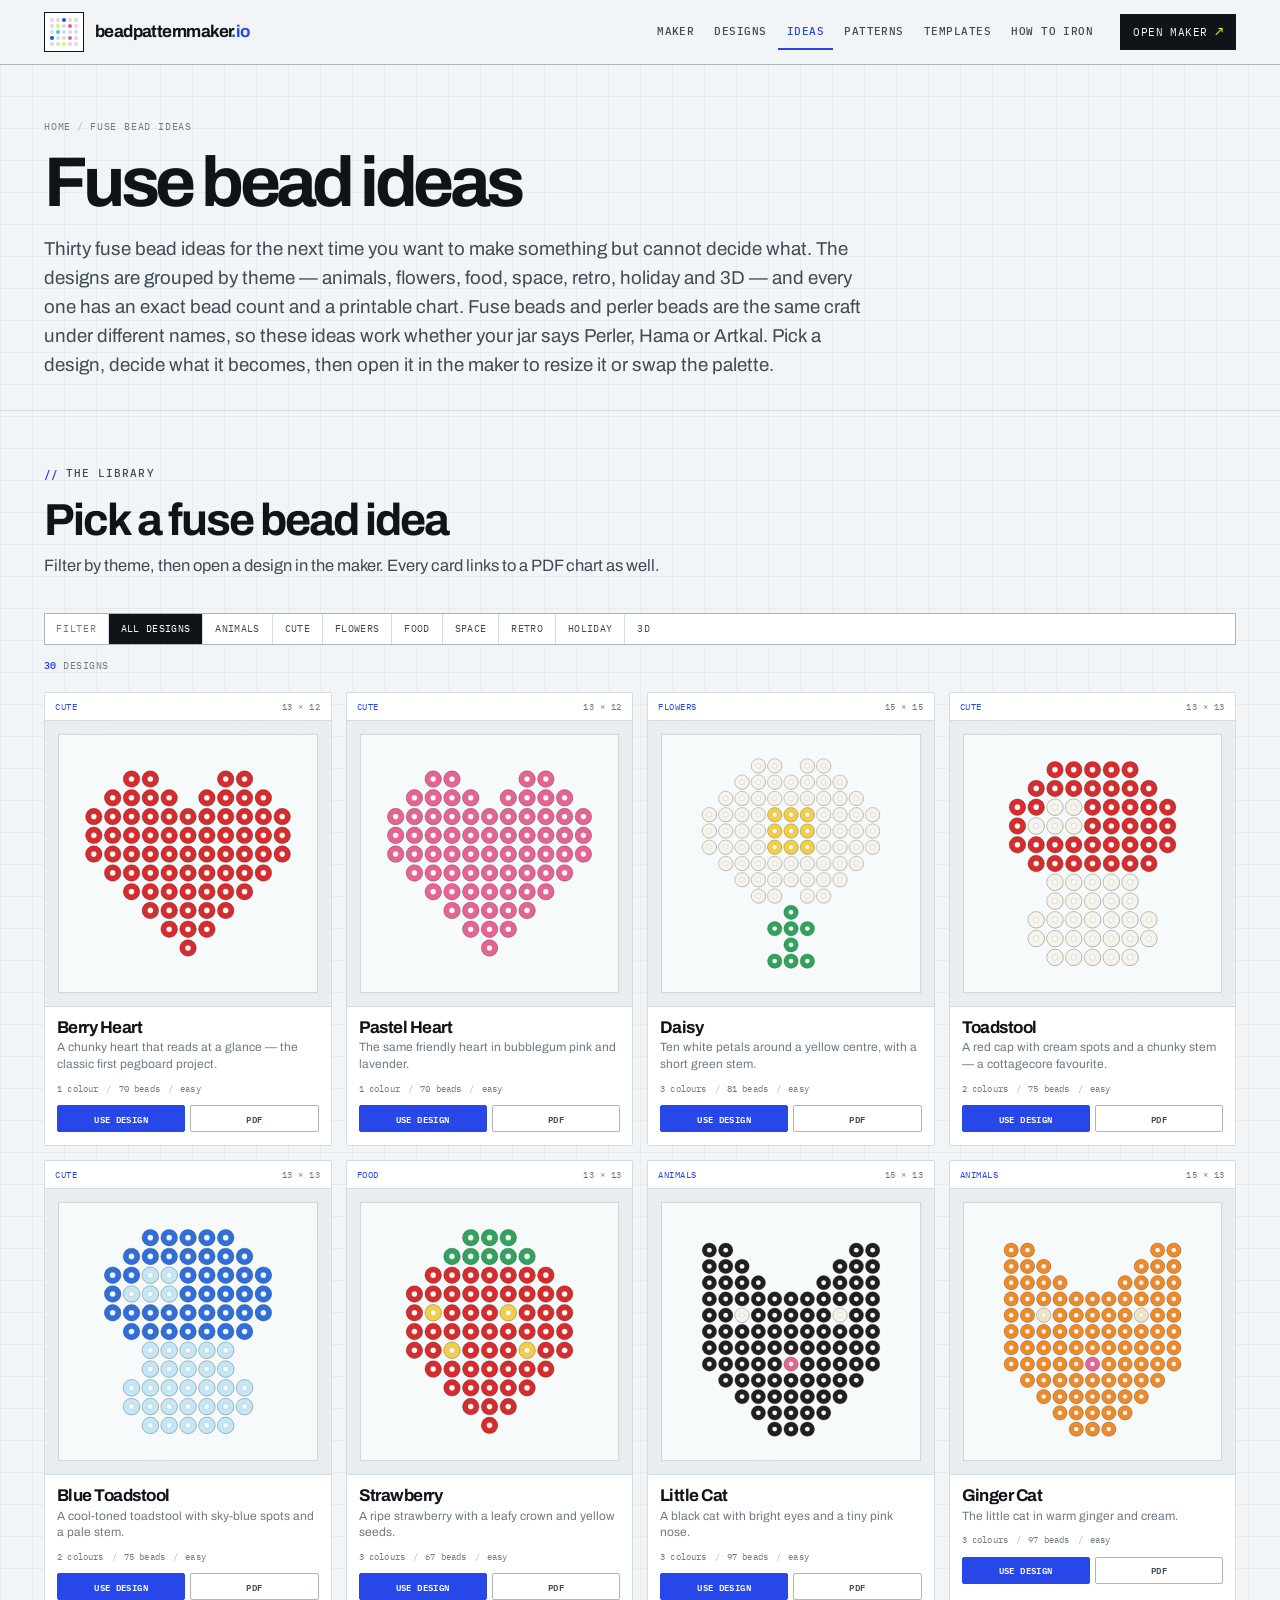
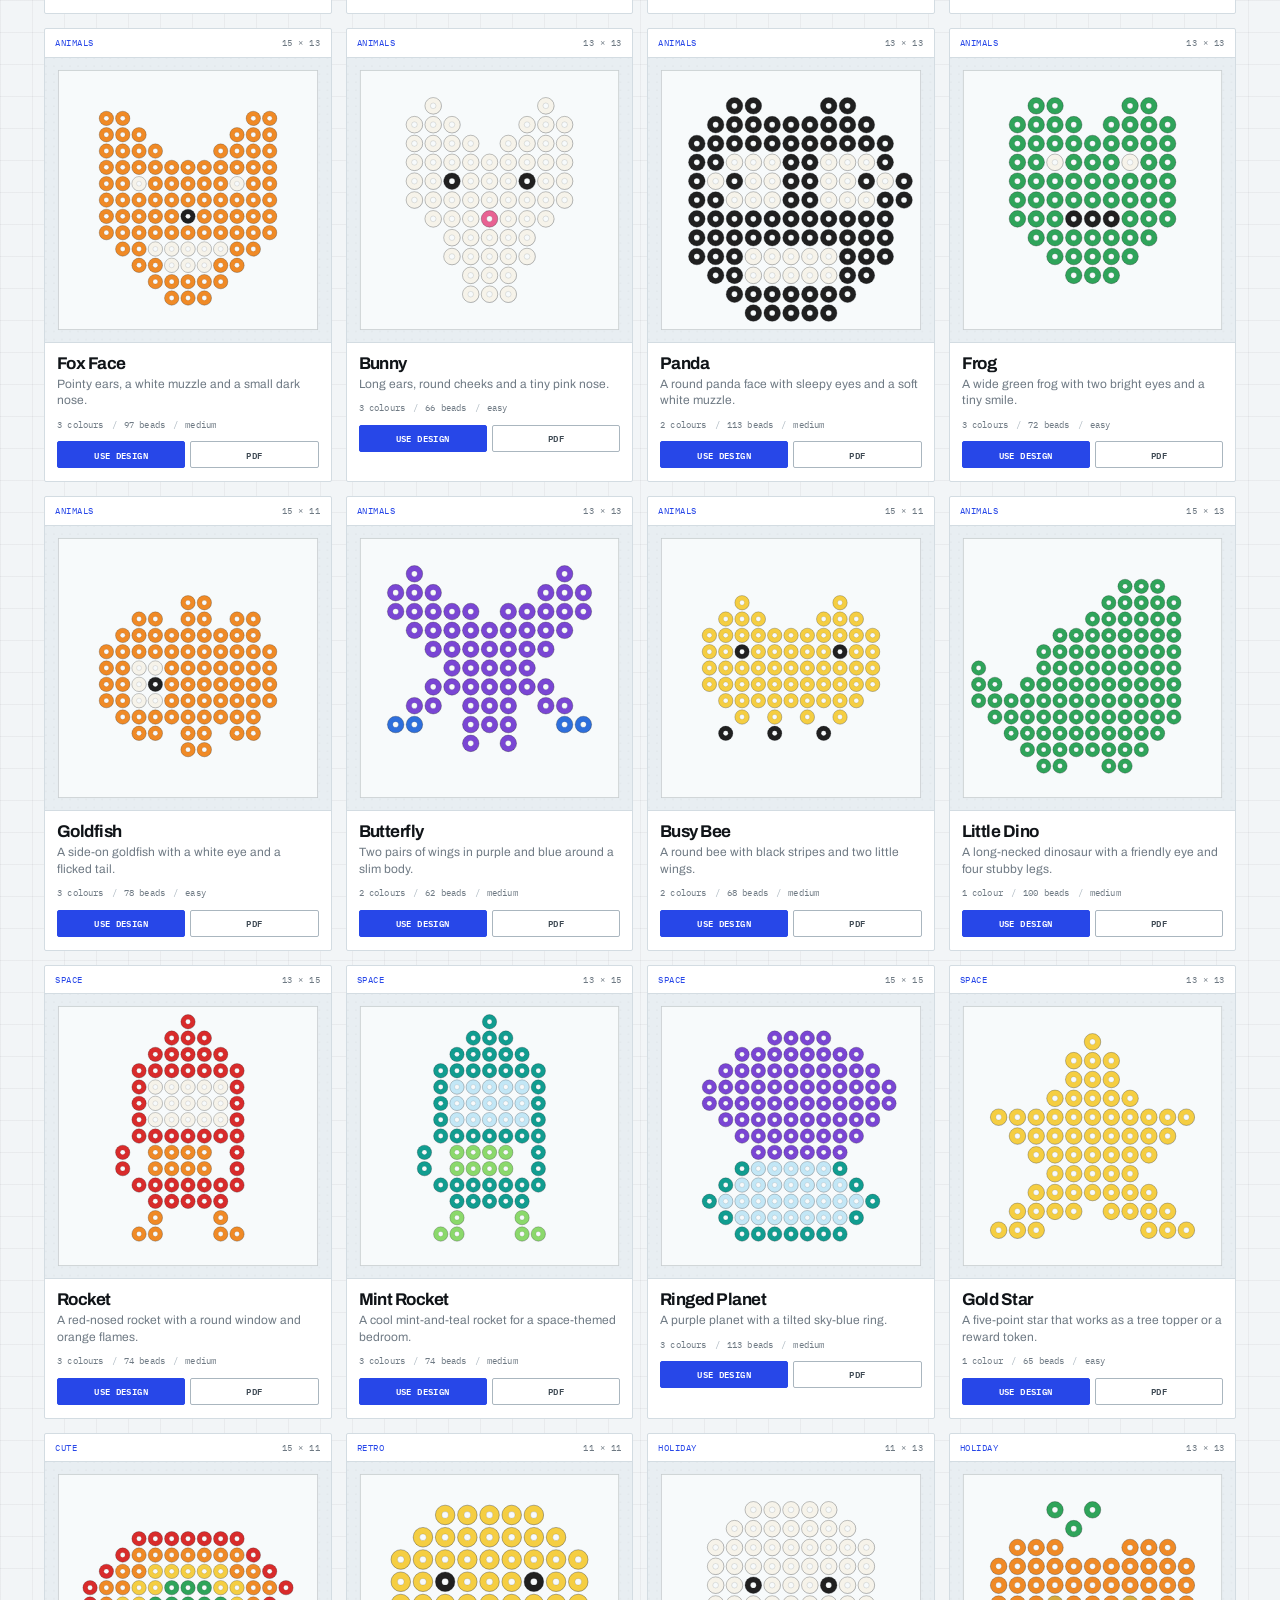
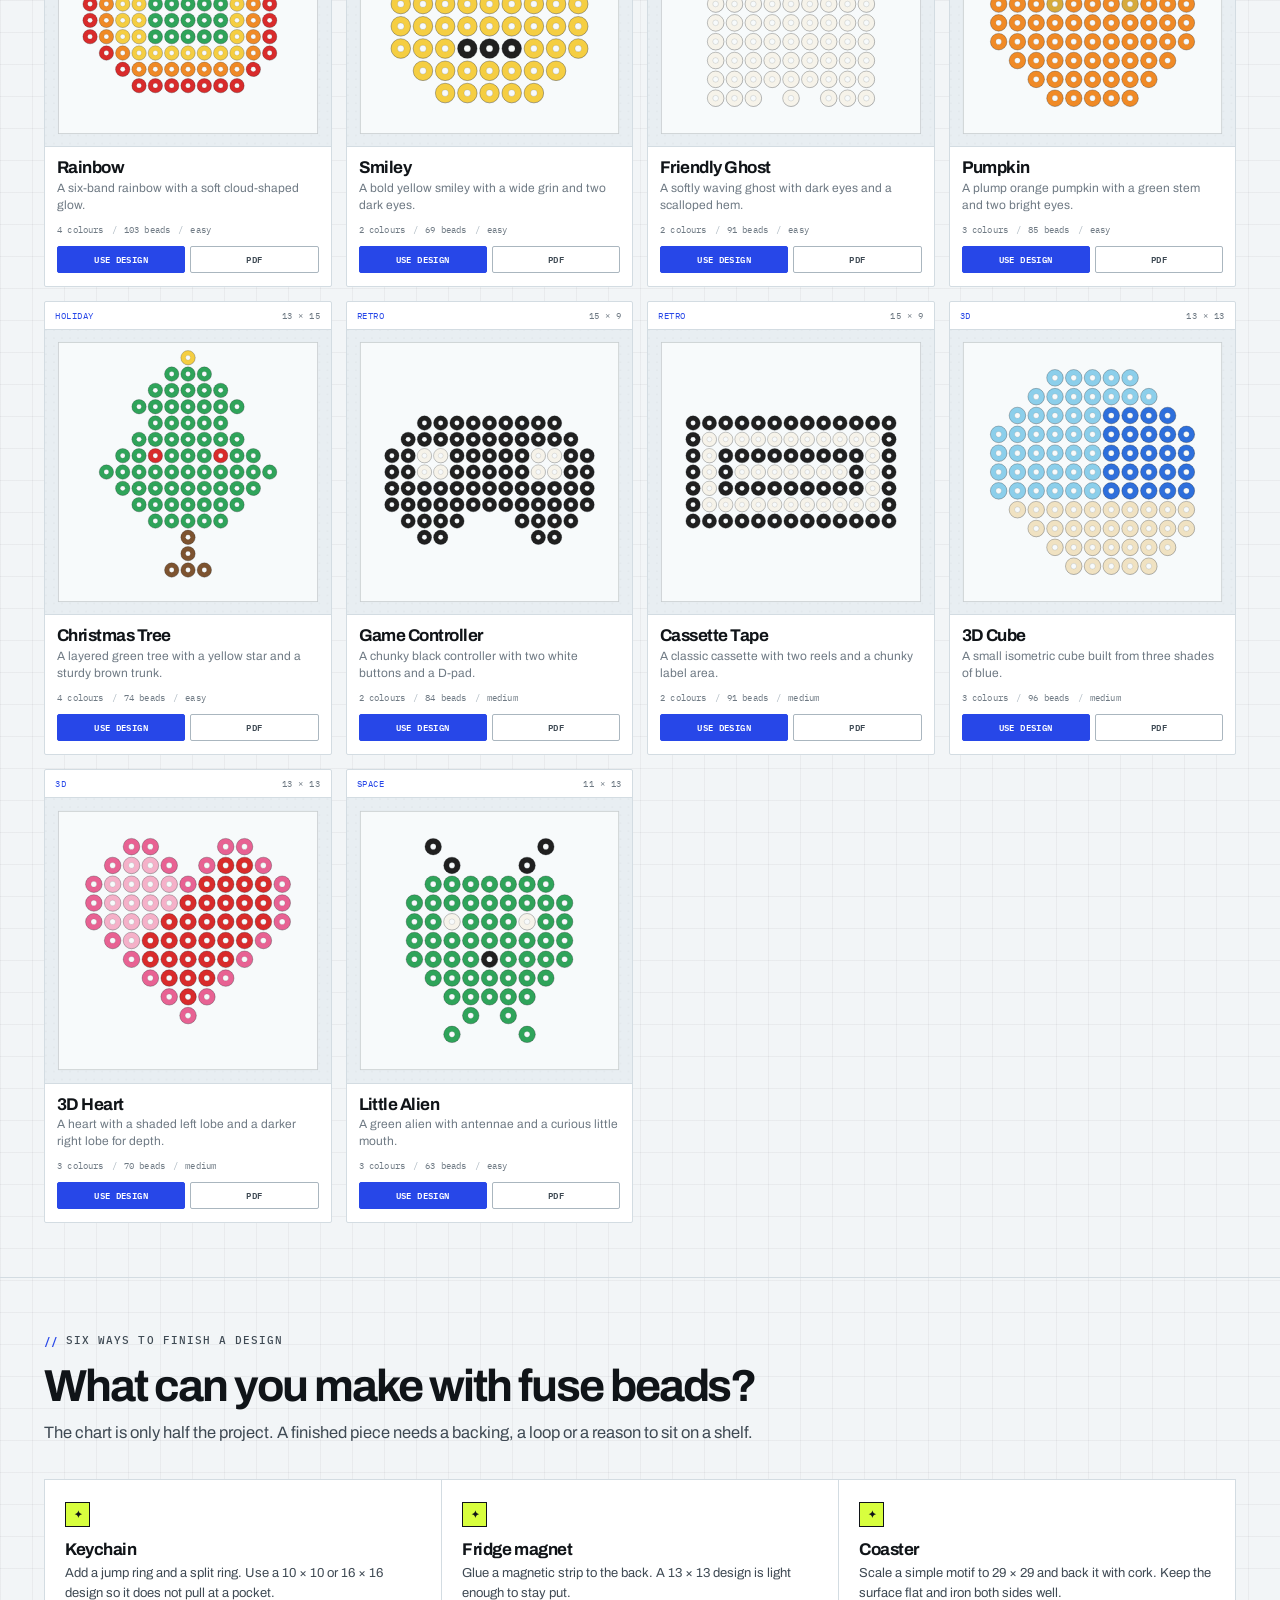
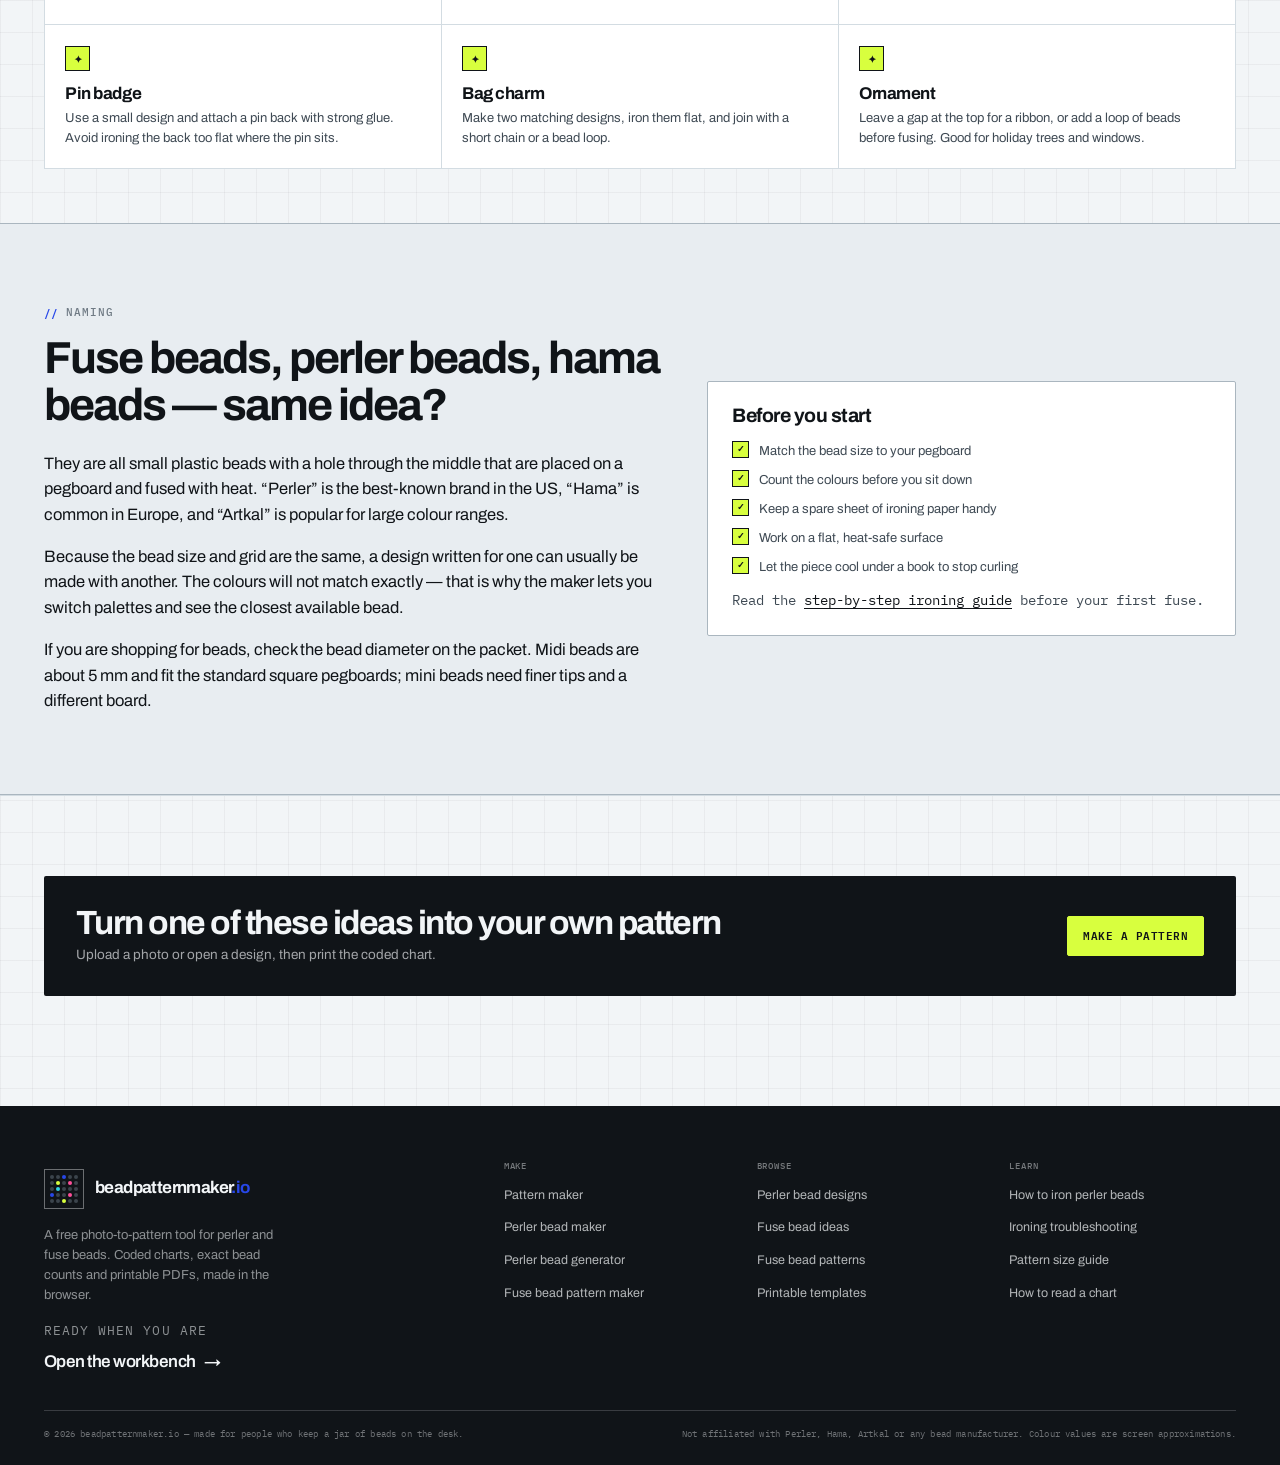
==== fuse-bead-ideas/index.html @ a8f109a0 "Build Pegboard Workbench perler bead pattern site" ====
<!doctype html>
<html lang="en">
<head>
<meta charset="utf-8">
<meta name="viewport" content="width=device-width, initial-scale=1">
<title>Fuse Bead Ideas – 30 Designs &amp; Ways to Use Them</title>
<meta name="description" content="Thirty fuse bead ideas with free designs, exact bead counts and printable charts. Keychains, magnets, coasters and more for Perler and Hama beads.">
<link rel="canonical" href="https://beadpatternmaker.io/fuse-bead-ideas/">
<meta name="theme-color" content="#f2f5f7">
<meta name="color-scheme" content="light">
<meta name="robots" content="index,follow,max-image-preview:large">
<meta property="og:type" content="website">
<meta property="og:site_name" content="Bead Pattern Maker">
<meta property="og:title" content="Fuse bead ideas — 30 designs and craft ideas">
<meta property="og:description" content="Find a design, open it in the maker, and turn it into a keychain, magnet or coaster.">
<meta property="og:url" content="https://beadpatternmaker.io/fuse-bead-ideas/">
<meta property="og:image" content="https://beadpatternmaker.io/assets/og.png">
<meta property="og:image:width" content="1200">
<meta property="og:image:height" content="630">
<meta name="twitter:card" content="summary_large_image">
<meta name="twitter:title" content="Fuse bead ideas — 30 designs and craft ideas">
<meta name="twitter:description" content="Find a design, open it in the maker, and turn it into a keychain, magnet or coaster.">
<meta name="twitter:image" content="https://beadpatternmaker.io/assets/og.png">
<link rel="icon" href="/assets/favicon.svg" type="image/svg+xml">
<link rel="apple-touch-icon" href="/assets/apple-touch-icon.png">
<link rel="manifest" href="/manifest.webmanifest">
<link rel="preconnect" href="https://fonts.googleapis.com">
<link rel="preconnect" href="https://fonts.gstatic.com" crossorigin>
<link href="https://fonts.googleapis.com/css2?family=Archivo:wght@400;500;600;700;800&family=IBM+Plex+Mono:wght@400;500;600&display=swap" rel="stylesheet">
<link rel="stylesheet" href="/css/site.css">
<script type="application/ld+json">{"@context":"https://schema.org","@type":"CollectionPage","name":"Fuse bead ideas","url":"https://beadpatternmaker.io/fuse-bead-ideas/","description":"Thirty fuse bead ideas with free designs, colour counts and printable charts.","mainEntity":{"@type":"ItemList","numberOfItems":30,"itemListElement":[{"@type":"ListItem","position":1,"name":"Berry Heart","url":"https://beadpatternmaker.io/?design=berry-heart"},{"@type":"ListItem","position":2,"name":"Pastel Heart","url":"https://beadpatternmaker.io/?design=pastel-heart"},{"@type":"ListItem","position":3,"name":"Daisy","url":"https://beadpatternmaker.io/?design=daisy"},{"@type":"ListItem","position":4,"name":"Toadstool","url":"https://beadpatternmaker.io/?design=mushroom"},{"@type":"ListItem","position":5,"name":"Blue Toadstool","url":"https://beadpatternmaker.io/?design=blue-toadstool"},{"@type":"ListItem","position":6,"name":"Strawberry","url":"https://beadpatternmaker.io/?design=strawberry"},{"@type":"ListItem","position":7,"name":"Little Cat","url":"https://beadpatternmaker.io/?design=cat"},{"@type":"ListItem","position":8,"name":"Ginger Cat","url":"https://beadpatternmaker.io/?design=ginger-cat"},{"@type":"ListItem","position":9,"name":"Fox Face","url":"https://beadpatternmaker.io/?design=fox"},{"@type":"ListItem","position":10,"name":"Bunny","url":"https://beadpatternmaker.io/?design=bunny"},{"@type":"ListItem","position":11,"name":"Panda","url":"https://beadpatternmaker.io/?design=panda"},{"@type":"ListItem","position":12,"name":"Frog","url":"https://beadpatternmaker.io/?design=frog"},{"@type":"ListItem","position":13,"name":"Goldfish","url":"https://beadpatternmaker.io/?design=goldfish"},{"@type":"ListItem","position":14,"name":"Butterfly","url":"https://beadpatternmaker.io/?design=butterfly"},{"@type":"ListItem","position":15,"name":"Busy Bee","url":"https://beadpatternmaker.io/?design=bee"},{"@type":"ListItem","position":16,"name":"Little Dino","url":"https://beadpatternmaker.io/?design=dinosaur"},{"@type":"ListItem","position":17,"name":"Rocket","url":"https://beadpatternmaker.io/?design=rocket"},{"@type":"ListItem","position":18,"name":"Mint Rocket","url":"https://beadpatternmaker.io/?design=mint-rocket"},{"@type":"ListItem","position":19,"name":"Ringed Planet","url":"https://beadpatternmaker.io/?design=ringed-planet"},{"@type":"ListItem","position":20,"name":"Gold Star","url":"https://beadpatternmaker.io/?design=star"},{"@type":"ListItem","position":21,"name":"Rainbow","url":"https://beadpatternmaker.io/?design=rainbow"},{"@type":"ListItem","position":22,"name":"Smiley","url":"https://beadpatternmaker.io/?design=smiley"},{"@type":"ListItem","position":23,"name":"Friendly Ghost","url":"https://beadpatternmaker.io/?design=ghost"},{"@type":"ListItem","position":24,"name":"Pumpkin","url":"https://beadpatternmaker.io/?design=pumpkin"},{"@type":"ListItem","position":25,"name":"Christmas Tree","url":"https://beadpatternmaker.io/?design=christmas-tree"},{"@type":"ListItem","position":26,"name":"Game Controller","url":"https://beadpatternmaker.io/?design=game-controller"},{"@type":"ListItem","position":27,"name":"Cassette Tape","url":"https://beadpatternmaker.io/?design=cassette"},{"@type":"ListItem","position":28,"name":"3D Cube","url":"https://beadpatternmaker.io/?design=cube"},{"@type":"ListItem","position":29,"name":"3D Heart","url":"https://beadpatternmaker.io/?design=3d-heart"},{"@type":"ListItem","position":30,"name":"Little Alien","url":"https://beadpatternmaker.io/?design=alien"}]}}</script>
</head>
<body>
<a class="skip" href="#main">Skip to content</a>
<header class="site-header">
  <div class="wrap header-inner">
    <a class="brand" href="/" aria-label="Bead Pattern Maker home">
      <span class="brand-mark" aria-hidden="true"><i></i><i></i><i class="is-bead" style="--b:#2747e8"></i><i></i><i></i><i></i><i class="is-bead" style="--b:#d8ff3e"></i><i></i><i class="is-bead" style="--b:#ff4f9a"></i><i></i><i></i><i class="is-bead" style="--b:#2fd3e2"></i><i></i><i></i><i></i><i class="is-bead" style="--b:#2747e8"></i><i></i><i></i><i class="is-bead" style="--b:#ff4f9a"></i><i></i><i></i><i></i><i class="is-bead" style="--b:#d8ff3e"></i><i></i><i></i></span>
      <span class="brand-name">beadpatternmaker<span>.io</span></span>
    </a>
    <button class="nav-toggle" type="button" aria-expanded="false" aria-controls="site-nav">Menu</button>
    <nav class="nav" id="site-nav" aria-label="Main">
      <a href="/">Maker</a>
      <a href="/perler-bead-designs/">Designs</a>
      <a href="/fuse-bead-ideas/" aria-current="page">Ideas</a>
      <a href="/fuse-bead-patterns/">Patterns</a>
      <a href="/perler-bead-templates/">Templates</a>
      <a href="/how-to-iron-perler-beads/">How to iron</a>
    </nav>
    <a class="header-cta" href="/#tool">Open maker <span>↗</span></a>
  </div>
</header>
<main id="main">
  <section class="page-hero">
    <div class="wrap">
      <p class="crumb"><a href="/">Home</a><span>/</span>Fuse bead ideas</p>
      <h1>Fuse bead ideas</h1>
      <p class="lede">Thirty fuse bead ideas for the next time you want to make something but cannot decide what. The designs are grouped by theme — animals, flowers, food, space, retro, holiday and 3D — and every one has an exact bead count and a printable chart. Fuse beads and perler beads are the same craft under different names, so these ideas work whether your jar says Perler, Hama or Artkal. Pick a design, decide what it becomes, then open it in the maker to resize it or swap the palette.</p>
    </div>
  </section>

  <section class="section section--tight">
    <div class="wrap">
      <div class="section-head">
        <p class="eyebrow-line">The library</p>
        <h2>Pick a fuse bead idea</h2>
        <p>Filter by theme, then open a design in the maker. Every card links to a PDF chart as well.</p>
      </div>
      <div class="filter-bar" data-filter-bar role="group" aria-label="Filter designs by theme">
  <span class="filter-label">Filter</span>
  <button type="button" data-filter="all" aria-pressed="true">All designs</button>
  <button type="button" data-filter="animals" aria-pressed="false">Animals</button>
  <button type="button" data-filter="cute" aria-pressed="false">Cute</button>
  <button type="button" data-filter="flowers" aria-pressed="false">Flowers</button>
  <button type="button" data-filter="food" aria-pressed="false">Food</button>
  <button type="button" data-filter="space" aria-pressed="false">Space</button>
  <button type="button" data-filter="retro" aria-pressed="false">Retro</button>
  <button type="button" data-filter="holiday" aria-pressed="false">Holiday</button>
  <button type="button" data-filter="3d" aria-pressed="false">3D</button>
</div>
<p class="gallery-count" data-gallery-count><b>30</b> designs</p>
      <div class="pattern-grid" data-gallery>
        <article class="pattern-card" data-tag="cute">
  <div class="plate-top"><span class="plate-theme">Cute</span><span>13 × 12</span></div>
  <div class="thumb"><img src="/assets/designs/berry-heart.svg" alt="Berry Heart perler bead design in a 13 by 12 grid using 1 colour" loading="lazy" width="640" height="640"></div>
  <div class="meta">
    <h3>Berry Heart</h3>
    <p>A chunky heart that reads at a glance — the classic first pegboard project.</p>
    <div class="meta-row">
      <span>1 colour</span>
      <span>70 beads</span>
      <span>easy</span>
    </div>
    <div class="card-actions"><a class="btn btn--primary" href="/?design=berry-heart">Use design</a><a class="btn btn--ghost" href="/assets/pdfs/berry-heart.pdf" download>PDF</a></div>
  </div>
</article>
        <article class="pattern-card" data-tag="cute">
  <div class="plate-top"><span class="plate-theme">Cute</span><span>13 × 12</span></div>
  <div class="thumb"><img src="/assets/designs/pastel-heart.svg" alt="Pastel Heart perler bead design in a 13 by 12 grid using 1 colour" loading="lazy" width="640" height="640"></div>
  <div class="meta">
    <h3>Pastel Heart</h3>
    <p>The same friendly heart in bubblegum pink and lavender.</p>
    <div class="meta-row">
      <span>1 colour</span>
      <span>70 beads</span>
      <span>easy</span>
    </div>
    <div class="card-actions"><a class="btn btn--primary" href="/?design=pastel-heart">Use design</a><a class="btn btn--ghost" href="/assets/pdfs/pastel-heart.pdf" download>PDF</a></div>
  </div>
</article>
        <article class="pattern-card" data-tag="flowers">
  <div class="plate-top"><span class="plate-theme">Flowers</span><span>15 × 15</span></div>
  <div class="thumb"><img src="/assets/designs/daisy.svg" alt="Daisy perler bead design in a 15 by 15 grid using 3 colours" loading="lazy" width="640" height="640"></div>
  <div class="meta">
    <h3>Daisy</h3>
    <p>Ten white petals around a yellow centre, with a short green stem.</p>
    <div class="meta-row">
      <span>3 colours</span>
      <span>81 beads</span>
      <span>easy</span>
    </div>
    <div class="card-actions"><a class="btn btn--primary" href="/?design=daisy">Use design</a><a class="btn btn--ghost" href="/assets/pdfs/daisy.pdf" download>PDF</a></div>
  </div>
</article>
        <article class="pattern-card" data-tag="cute">
  <div class="plate-top"><span class="plate-theme">Cute</span><span>13 × 13</span></div>
  <div class="thumb"><img src="/assets/designs/mushroom.svg" alt="Toadstool perler bead design in a 13 by 13 grid using 2 colours" loading="lazy" width="640" height="640"></div>
  <div class="meta">
    <h3>Toadstool</h3>
    <p>A red cap with cream spots and a chunky stem — a cottagecore favourite.</p>
    <div class="meta-row">
      <span>2 colours</span>
      <span>75 beads</span>
      <span>easy</span>
    </div>
    <div class="card-actions"><a class="btn btn--primary" href="/?design=mushroom">Use design</a><a class="btn btn--ghost" href="/assets/pdfs/mushroom.pdf" download>PDF</a></div>
  </div>
</article>
        <article class="pattern-card" data-tag="cute">
  <div class="plate-top"><span class="plate-theme">Cute</span><span>13 × 13</span></div>
  <div class="thumb"><img src="/assets/designs/blue-toadstool.svg" alt="Blue Toadstool perler bead design in a 13 by 13 grid using 2 colours" loading="lazy" width="640" height="640"></div>
  <div class="meta">
    <h3>Blue Toadstool</h3>
    <p>A cool-toned toadstool with sky-blue spots and a pale stem.</p>
    <div class="meta-row">
      <span>2 colours</span>
      <span>75 beads</span>
      <span>easy</span>
    </div>
    <div class="card-actions"><a class="btn btn--primary" href="/?design=blue-toadstool">Use design</a><a class="btn btn--ghost" href="/assets/pdfs/blue-toadstool.pdf" download>PDF</a></div>
  </div>
</article>
        <article class="pattern-card" data-tag="food">
  <div class="plate-top"><span class="plate-theme">Food</span><span>13 × 13</span></div>
  <div class="thumb"><img src="/assets/designs/strawberry.svg" alt="Strawberry perler bead design in a 13 by 13 grid using 3 colours" loading="lazy" width="640" height="640"></div>
  <div class="meta">
    <h3>Strawberry</h3>
    <p>A ripe strawberry with a leafy crown and yellow seeds.</p>
    <div class="meta-row">
      <span>3 colours</span>
      <span>67 beads</span>
      <span>easy</span>
    </div>
    <div class="card-actions"><a class="btn btn--primary" href="/?design=strawberry">Use design</a><a class="btn btn--ghost" href="/assets/pdfs/strawberry.pdf" download>PDF</a></div>
  </div>
</article>
        <article class="pattern-card" data-tag="animals">
  <div class="plate-top"><span class="plate-theme">Animals</span><span>15 × 13</span></div>
  <div class="thumb"><img src="/assets/designs/cat.svg" alt="Little Cat perler bead design in a 15 by 13 grid using 3 colours" loading="lazy" width="640" height="640"></div>
  <div class="meta">
    <h3>Little Cat</h3>
    <p>A black cat with bright eyes and a tiny pink nose.</p>
    <div class="meta-row">
      <span>3 colours</span>
      <span>97 beads</span>
      <span>easy</span>
    </div>
    <div class="card-actions"><a class="btn btn--primary" href="/?design=cat">Use design</a><a class="btn btn--ghost" href="/assets/pdfs/cat.pdf" download>PDF</a></div>
  </div>
</article>
        <article class="pattern-card" data-tag="animals">
  <div class="plate-top"><span class="plate-theme">Animals</span><span>15 × 13</span></div>
  <div class="thumb"><img src="/assets/designs/ginger-cat.svg" alt="Ginger Cat perler bead design in a 15 by 13 grid using 3 colours" loading="lazy" width="640" height="640"></div>
  <div class="meta">
    <h3>Ginger Cat</h3>
    <p>The little cat in warm ginger and cream.</p>
    <div class="meta-row">
      <span>3 colours</span>
      <span>97 beads</span>
      <span>easy</span>
    </div>
    <div class="card-actions"><a class="btn btn--primary" href="/?design=ginger-cat">Use design</a><a class="btn btn--ghost" href="/assets/pdfs/ginger-cat.pdf" download>PDF</a></div>
  </div>
</article>
        <article class="pattern-card" data-tag="animals">
  <div class="plate-top"><span class="plate-theme">Animals</span><span>15 × 13</span></div>
  <div class="thumb"><img src="/assets/designs/fox.svg" alt="Fox Face perler bead design in a 15 by 13 grid using 3 colours" loading="lazy" width="640" height="640"></div>
  <div class="meta">
    <h3>Fox Face</h3>
    <p>Pointy ears, a white muzzle and a small dark nose.</p>
    <div class="meta-row">
      <span>3 colours</span>
      <span>97 beads</span>
      <span>medium</span>
    </div>
    <div class="card-actions"><a class="btn btn--primary" href="/?design=fox">Use design</a><a class="btn btn--ghost" href="/assets/pdfs/fox.pdf" download>PDF</a></div>
  </div>
</article>
        <article class="pattern-card" data-tag="animals">
  <div class="plate-top"><span class="plate-theme">Animals</span><span>13 × 13</span></div>
  <div class="thumb"><img src="/assets/designs/bunny.svg" alt="Bunny perler bead design in a 13 by 13 grid using 3 colours" loading="lazy" width="640" height="640"></div>
  <div class="meta">
    <h3>Bunny</h3>
    <p>Long ears, round cheeks and a tiny pink nose.</p>
    <div class="meta-row">
      <span>3 colours</span>
      <span>66 beads</span>
      <span>easy</span>
    </div>
    <div class="card-actions"><a class="btn btn--primary" href="/?design=bunny">Use design</a><a class="btn btn--ghost" href="/assets/pdfs/bunny.pdf" download>PDF</a></div>
  </div>
</article>
        <article class="pattern-card" data-tag="animals">
  <div class="plate-top"><span class="plate-theme">Animals</span><span>13 × 13</span></div>
  <div class="thumb"><img src="/assets/designs/panda.svg" alt="Panda perler bead design in a 13 by 13 grid using 2 colours" loading="lazy" width="640" height="640"></div>
  <div class="meta">
    <h3>Panda</h3>
    <p>A round panda face with sleepy eyes and a soft white muzzle.</p>
    <div class="meta-row">
      <span>2 colours</span>
      <span>113 beads</span>
      <span>medium</span>
    </div>
    <div class="card-actions"><a class="btn btn--primary" href="/?design=panda">Use design</a><a class="btn btn--ghost" href="/assets/pdfs/panda.pdf" download>PDF</a></div>
  </div>
</article>
        <article class="pattern-card" data-tag="animals">
  <div class="plate-top"><span class="plate-theme">Animals</span><span>13 × 13</span></div>
  <div class="thumb"><img src="/assets/designs/frog.svg" alt="Frog perler bead design in a 13 by 13 grid using 3 colours" loading="lazy" width="640" height="640"></div>
  <div class="meta">
    <h3>Frog</h3>
    <p>A wide green frog with two bright eyes and a tiny smile.</p>
    <div class="meta-row">
      <span>3 colours</span>
      <span>72 beads</span>
      <span>easy</span>
    </div>
    <div class="card-actions"><a class="btn btn--primary" href="/?design=frog">Use design</a><a class="btn btn--ghost" href="/assets/pdfs/frog.pdf" download>PDF</a></div>
  </div>
</article>
        <article class="pattern-card" data-tag="animals">
  <div class="plate-top"><span class="plate-theme">Animals</span><span>15 × 11</span></div>
  <div class="thumb"><img src="/assets/designs/goldfish.svg" alt="Goldfish perler bead design in a 15 by 11 grid using 3 colours" loading="lazy" width="640" height="640"></div>
  <div class="meta">
    <h3>Goldfish</h3>
    <p>A side-on goldfish with a white eye and a flicked tail.</p>
    <div class="meta-row">
      <span>3 colours</span>
      <span>78 beads</span>
      <span>easy</span>
    </div>
    <div class="card-actions"><a class="btn btn--primary" href="/?design=goldfish">Use design</a><a class="btn btn--ghost" href="/assets/pdfs/goldfish.pdf" download>PDF</a></div>
  </div>
</article>
        <article class="pattern-card" data-tag="animals">
  <div class="plate-top"><span class="plate-theme">Animals</span><span>13 × 13</span></div>
  <div class="thumb"><img src="/assets/designs/butterfly.svg" alt="Butterfly perler bead design in a 13 by 13 grid using 2 colours" loading="lazy" width="640" height="640"></div>
  <div class="meta">
    <h3>Butterfly</h3>
    <p>Two pairs of wings in purple and blue around a slim body.</p>
    <div class="meta-row">
      <span>2 colours</span>
      <span>62 beads</span>
      <span>medium</span>
    </div>
    <div class="card-actions"><a class="btn btn--primary" href="/?design=butterfly">Use design</a><a class="btn btn--ghost" href="/assets/pdfs/butterfly.pdf" download>PDF</a></div>
  </div>
</article>
        <article class="pattern-card" data-tag="animals">
  <div class="plate-top"><span class="plate-theme">Animals</span><span>15 × 11</span></div>
  <div class="thumb"><img src="/assets/designs/bee.svg" alt="Busy Bee perler bead design in a 15 by 11 grid using 2 colours" loading="lazy" width="640" height="640"></div>
  <div class="meta">
    <h3>Busy Bee</h3>
    <p>A round bee with black stripes and two little wings.</p>
    <div class="meta-row">
      <span>2 colours</span>
      <span>68 beads</span>
      <span>medium</span>
    </div>
    <div class="card-actions"><a class="btn btn--primary" href="/?design=bee">Use design</a><a class="btn btn--ghost" href="/assets/pdfs/bee.pdf" download>PDF</a></div>
  </div>
</article>
        <article class="pattern-card" data-tag="animals">
  <div class="plate-top"><span class="plate-theme">Animals</span><span>15 × 13</span></div>
  <div class="thumb"><img src="/assets/designs/dinosaur.svg" alt="Little Dino perler bead design in a 15 by 13 grid using 1 colour" loading="lazy" width="640" height="640"></div>
  <div class="meta">
    <h3>Little Dino</h3>
    <p>A long-necked dinosaur with a friendly eye and four stubby legs.</p>
    <div class="meta-row">
      <span>1 colour</span>
      <span>100 beads</span>
      <span>medium</span>
    </div>
    <div class="card-actions"><a class="btn btn--primary" href="/?design=dinosaur">Use design</a><a class="btn btn--ghost" href="/assets/pdfs/dinosaur.pdf" download>PDF</a></div>
  </div>
</article>
        <article class="pattern-card" data-tag="space">
  <div class="plate-top"><span class="plate-theme">Space</span><span>13 × 15</span></div>
  <div class="thumb"><img src="/assets/designs/rocket.svg" alt="Rocket perler bead design in a 13 by 15 grid using 3 colours" loading="lazy" width="640" height="640"></div>
  <div class="meta">
    <h3>Rocket</h3>
    <p>A red-nosed rocket with a round window and orange flames.</p>
    <div class="meta-row">
      <span>3 colours</span>
      <span>74 beads</span>
      <span>medium</span>
    </div>
    <div class="card-actions"><a class="btn btn--primary" href="/?design=rocket">Use design</a><a class="btn btn--ghost" href="/assets/pdfs/rocket.pdf" download>PDF</a></div>
  </div>
</article>
        <article class="pattern-card" data-tag="space">
  <div class="plate-top"><span class="plate-theme">Space</span><span>13 × 15</span></div>
  <div class="thumb"><img src="/assets/designs/mint-rocket.svg" alt="Mint Rocket perler bead design in a 13 by 15 grid using 3 colours" loading="lazy" width="640" height="640"></div>
  <div class="meta">
    <h3>Mint Rocket</h3>
    <p>A cool mint-and-teal rocket for a space-themed bedroom.</p>
    <div class="meta-row">
      <span>3 colours</span>
      <span>74 beads</span>
      <span>medium</span>
    </div>
    <div class="card-actions"><a class="btn btn--primary" href="/?design=mint-rocket">Use design</a><a class="btn btn--ghost" href="/assets/pdfs/mint-rocket.pdf" download>PDF</a></div>
  </div>
</article>
        <article class="pattern-card" data-tag="space">
  <div class="plate-top"><span class="plate-theme">Space</span><span>15 × 15</span></div>
  <div class="thumb"><img src="/assets/designs/ringed-planet.svg" alt="Ringed Planet perler bead design in a 15 by 15 grid using 3 colours" loading="lazy" width="640" height="640"></div>
  <div class="meta">
    <h3>Ringed Planet</h3>
    <p>A purple planet with a tilted sky-blue ring.</p>
    <div class="meta-row">
      <span>3 colours</span>
      <span>113 beads</span>
      <span>medium</span>
    </div>
    <div class="card-actions"><a class="btn btn--primary" href="/?design=ringed-planet">Use design</a><a class="btn btn--ghost" href="/assets/pdfs/ringed-planet.pdf" download>PDF</a></div>
  </div>
</article>
        <article class="pattern-card" data-tag="space">
  <div class="plate-top"><span class="plate-theme">Space</span><span>13 × 13</span></div>
  <div class="thumb"><img src="/assets/designs/star.svg" alt="Gold Star perler bead design in a 13 by 13 grid using 1 colour" loading="lazy" width="640" height="640"></div>
  <div class="meta">
    <h3>Gold Star</h3>
    <p>A five-point star that works as a tree topper or a reward token.</p>
    <div class="meta-row">
      <span>1 colour</span>
      <span>65 beads</span>
      <span>easy</span>
    </div>
    <div class="card-actions"><a class="btn btn--primary" href="/?design=star">Use design</a><a class="btn btn--ghost" href="/assets/pdfs/star.pdf" download>PDF</a></div>
  </div>
</article>
        <article class="pattern-card" data-tag="cute">
  <div class="plate-top"><span class="plate-theme">Cute</span><span>15 × 11</span></div>
  <div class="thumb"><img src="/assets/designs/rainbow.svg" alt="Rainbow perler bead design in a 15 by 11 grid using 4 colours" loading="lazy" width="640" height="640"></div>
  <div class="meta">
    <h3>Rainbow</h3>
    <p>A six-band rainbow with a soft cloud-shaped glow.</p>
    <div class="meta-row">
      <span>4 colours</span>
      <span>103 beads</span>
      <span>easy</span>
    </div>
    <div class="card-actions"><a class="btn btn--primary" href="/?design=rainbow">Use design</a><a class="btn btn--ghost" href="/assets/pdfs/rainbow.pdf" download>PDF</a></div>
  </div>
</article>
        <article class="pattern-card" data-tag="retro">
  <div class="plate-top"><span class="plate-theme">Retro</span><span>11 × 11</span></div>
  <div class="thumb"><img src="/assets/designs/smiley.svg" alt="Smiley perler bead design in a 11 by 11 grid using 2 colours" loading="lazy" width="640" height="640"></div>
  <div class="meta">
    <h3>Smiley</h3>
    <p>A bold yellow smiley with a wide grin and two dark eyes.</p>
    <div class="meta-row">
      <span>2 colours</span>
      <span>69 beads</span>
      <span>easy</span>
    </div>
    <div class="card-actions"><a class="btn btn--primary" href="/?design=smiley">Use design</a><a class="btn btn--ghost" href="/assets/pdfs/smiley.pdf" download>PDF</a></div>
  </div>
</article>
        <article class="pattern-card" data-tag="holiday">
  <div class="plate-top"><span class="plate-theme">Holiday</span><span>11 × 13</span></div>
  <div class="thumb"><img src="/assets/designs/ghost.svg" alt="Friendly Ghost perler bead design in a 11 by 13 grid using 2 colours" loading="lazy" width="640" height="640"></div>
  <div class="meta">
    <h3>Friendly Ghost</h3>
    <p>A softly waving ghost with dark eyes and a scalloped hem.</p>
    <div class="meta-row">
      <span>2 colours</span>
      <span>91 beads</span>
      <span>easy</span>
    </div>
    <div class="card-actions"><a class="btn btn--primary" href="/?design=ghost">Use design</a><a class="btn btn--ghost" href="/assets/pdfs/ghost.pdf" download>PDF</a></div>
  </div>
</article>
        <article class="pattern-card" data-tag="holiday">
  <div class="plate-top"><span class="plate-theme">Holiday</span><span>13 × 13</span></div>
  <div class="thumb"><img src="/assets/designs/pumpkin.svg" alt="Pumpkin perler bead design in a 13 by 13 grid using 3 colours" loading="lazy" width="640" height="640"></div>
  <div class="meta">
    <h3>Pumpkin</h3>
    <p>A plump orange pumpkin with a green stem and two bright eyes.</p>
    <div class="meta-row">
      <span>3 colours</span>
      <span>85 beads</span>
      <span>easy</span>
    </div>
    <div class="card-actions"><a class="btn btn--primary" href="/?design=pumpkin">Use design</a><a class="btn btn--ghost" href="/assets/pdfs/pumpkin.pdf" download>PDF</a></div>
  </div>
</article>
        <article class="pattern-card" data-tag="holiday">
  <div class="plate-top"><span class="plate-theme">Holiday</span><span>13 × 15</span></div>
  <div class="thumb"><img src="/assets/designs/christmas-tree.svg" alt="Christmas Tree perler bead design in a 13 by 15 grid using 4 colours" loading="lazy" width="640" height="640"></div>
  <div class="meta">
    <h3>Christmas Tree</h3>
    <p>A layered green tree with a yellow star and a sturdy brown trunk.</p>
    <div class="meta-row">
      <span>4 colours</span>
      <span>74 beads</span>
      <span>easy</span>
    </div>
    <div class="card-actions"><a class="btn btn--primary" href="/?design=christmas-tree">Use design</a><a class="btn btn--ghost" href="/assets/pdfs/christmas-tree.pdf" download>PDF</a></div>
  </div>
</article>
        <article class="pattern-card" data-tag="retro">
  <div class="plate-top"><span class="plate-theme">Retro</span><span>15 × 9</span></div>
  <div class="thumb"><img src="/assets/designs/game-controller.svg" alt="Game Controller perler bead design in a 15 by 9 grid using 2 colours" loading="lazy" width="640" height="640"></div>
  <div class="meta">
    <h3>Game Controller</h3>
    <p>A chunky black controller with two white buttons and a D-pad.</p>
    <div class="meta-row">
      <span>2 colours</span>
      <span>84 beads</span>
      <span>medium</span>
    </div>
    <div class="card-actions"><a class="btn btn--primary" href="/?design=game-controller">Use design</a><a class="btn btn--ghost" href="/assets/pdfs/game-controller.pdf" download>PDF</a></div>
  </div>
</article>
        <article class="pattern-card" data-tag="retro">
  <div class="plate-top"><span class="plate-theme">Retro</span><span>15 × 9</span></div>
  <div class="thumb"><img src="/assets/designs/cassette.svg" alt="Cassette Tape perler bead design in a 15 by 9 grid using 2 colours" loading="lazy" width="640" height="640"></div>
  <div class="meta">
    <h3>Cassette Tape</h3>
    <p>A classic cassette with two reels and a chunky label area.</p>
    <div class="meta-row">
      <span>2 colours</span>
      <span>91 beads</span>
      <span>medium</span>
    </div>
    <div class="card-actions"><a class="btn btn--primary" href="/?design=cassette">Use design</a><a class="btn btn--ghost" href="/assets/pdfs/cassette.pdf" download>PDF</a></div>
  </div>
</article>
        <article class="pattern-card" data-tag="3d">
  <div class="plate-top"><span class="plate-theme">3D</span><span>13 × 13</span></div>
  <div class="thumb"><img src="/assets/designs/cube.svg" alt="3D Cube perler bead design in a 13 by 13 grid using 3 colours" loading="lazy" width="640" height="640"></div>
  <div class="meta">
    <h3>3D Cube</h3>
    <p>A small isometric cube built from three shades of blue.</p>
    <div class="meta-row">
      <span>3 colours</span>
      <span>96 beads</span>
      <span>medium</span>
    </div>
    <div class="card-actions"><a class="btn btn--primary" href="/?design=cube">Use design</a><a class="btn btn--ghost" href="/assets/pdfs/cube.pdf" download>PDF</a></div>
  </div>
</article>
        <article class="pattern-card" data-tag="3d">
  <div class="plate-top"><span class="plate-theme">3D</span><span>13 × 13</span></div>
  <div class="thumb"><img src="/assets/designs/3d-heart.svg" alt="3D Heart perler bead design in a 13 by 13 grid using 3 colours" loading="lazy" width="640" height="640"></div>
  <div class="meta">
    <h3>3D Heart</h3>
    <p>A heart with a shaded left lobe and a darker right lobe for depth.</p>
    <div class="meta-row">
      <span>3 colours</span>
      <span>70 beads</span>
      <span>medium</span>
    </div>
    <div class="card-actions"><a class="btn btn--primary" href="/?design=3d-heart">Use design</a><a class="btn btn--ghost" href="/assets/pdfs/3d-heart.pdf" download>PDF</a></div>
  </div>
</article>
        <article class="pattern-card" data-tag="space">
  <div class="plate-top"><span class="plate-theme">Space</span><span>11 × 13</span></div>
  <div class="thumb"><img src="/assets/designs/alien.svg" alt="Little Alien perler bead design in a 11 by 13 grid using 3 colours" loading="lazy" width="640" height="640"></div>
  <div class="meta">
    <h3>Little Alien</h3>
    <p>A green alien with antennae and a curious little mouth.</p>
    <div class="meta-row">
      <span>3 colours</span>
      <span>63 beads</span>
      <span>easy</span>
    </div>
    <div class="card-actions"><a class="btn btn--primary" href="/?design=alien">Use design</a><a class="btn btn--ghost" href="/assets/pdfs/alien.pdf" download>PDF</a></div>
  </div>
</article>
      </div>
    </div>
  </section>

  <section class="section section--tight">
    <div class="wrap">
      <div class="section-head">
        <p class="eyebrow-line">Six ways to finish a design</p>
        <h2>What can you make with fuse beads?</h2>
        <p>The chart is only half the project. A finished piece needs a backing, a loop or a reason to sit on a shelf.</p>
      </div>
      <div class="callout-grid">
        <article class="callout-card">
          <span class="num" aria-hidden="true">✦</span>
          <h3>Keychain</h3>
          <p>Add a jump ring and a split ring. Use a 10 × 10 or 16 × 16 design so it does not pull at a pocket.</p>
        </article>
        <article class="callout-card">
          <span class="num" aria-hidden="true">✦</span>
          <h3>Fridge magnet</h3>
          <p>Glue a magnetic strip to the back. A 13 × 13 design is light enough to stay put.</p>
        </article>
        <article class="callout-card">
          <span class="num" aria-hidden="true">✦</span>
          <h3>Coaster</h3>
          <p>Scale a simple motif to 29 × 29 and back it with cork. Keep the surface flat and iron both sides well.</p>
        </article>
        <article class="callout-card">
          <span class="num" aria-hidden="true">✦</span>
          <h3>Pin badge</h3>
          <p>Use a small design and attach a pin back with strong glue. Avoid ironing the back too flat where the pin sits.</p>
        </article>
        <article class="callout-card">
          <span class="num" aria-hidden="true">✦</span>
          <h3>Bag charm</h3>
          <p>Make two matching designs, iron them flat, and join with a short chain or a bead loop.</p>
        </article>
        <article class="callout-card">
          <span class="num" aria-hidden="true">✦</span>
          <h3>Ornament</h3>
          <p>Leave a gap at the top for a ribbon, or add a loop of beads before fusing. Good for holiday trees and windows.</p>
        </article>
      </div>
    </div>
  </section>

  <section class="section band">
    <div class="wrap split">
      <div class="prose">
        <p class="eyebrow-line">Naming</p>
        <h2>Fuse beads, perler beads, hama beads — same idea?</h2>
        <p>They are all small plastic beads with a hole through the middle that are placed on a pegboard and fused with heat. “Perler” is the best-known brand in the US, “Hama” is common in Europe, and “Artkal” is popular for large colour ranges.</p>
        <p>Because the bead size and grid are the same, a design written for one can usually be made with another. The colours will not match exactly — that is why the maker lets you switch palettes and see the closest available bead.</p>
        <p>If you are shopping for beads, check the bead diameter on the packet. Midi beads are about 5 mm and fit the standard square pegboards; mini beads need finer tips and a different board.</p>
      </div>
      <div class="card">
        <h3 style="margin-bottom:14px">Before you start</h3>
        <ul class="spec-list">
          <li><span class="check-mark" aria-hidden="true">✓</span>Match the bead size to your pegboard</li>
          <li><span class="check-mark" aria-hidden="true">✓</span>Count the colours before you sit down</li>
          <li><span class="check-mark" aria-hidden="true">✓</span>Keep a spare sheet of ironing paper handy</li>
          <li><span class="check-mark" aria-hidden="true">✓</span>Work on a flat, heat-safe surface</li>
          <li><span class="check-mark" aria-hidden="true">✓</span>Let the piece cool under a book to stop curling</li>
        </ul>
        <p class="note">Read the <a href="/how-to-iron-perler-beads/">step-by-step ironing guide</a> before your first fuse.</p>
      </div>
    </div>
  </section>

  <section class="section">
  <div class="wrap">
    <div class="cta-band">
      <div>
        <h2>Turn one of these ideas into your own pattern</h2>
        <p>Upload a photo or open a design, then print the coded chart.</p>
      </div>
      <a class="btn btn--primary" href="/#tool">Make a pattern</a>
    </div>
  </div>
</section>
</main>
<footer class="site-footer">
  <div class="wrap">
    <div class="footer-top">
      <div class="footer-about">
        <a class="brand" href="/" aria-label="Bead Pattern Maker home">
          <span class="brand-mark" aria-hidden="true"><i></i><i></i><i class="is-bead" style="--b:#2747e8"></i><i></i><i></i><i></i><i class="is-bead" style="--b:#d8ff3e"></i><i></i><i class="is-bead" style="--b:#ff4f9a"></i><i></i><i></i><i class="is-bead" style="--b:#2fd3e2"></i><i></i><i></i><i></i><i class="is-bead" style="--b:#2747e8"></i><i></i><i></i><i class="is-bead" style="--b:#ff4f9a"></i><i></i><i></i><i></i><i class="is-bead" style="--b:#d8ff3e"></i><i></i><i></i></span>
          <span class="brand-name">beadpatternmaker<span>.io</span></span>
        </a>
        <p>A free photo-to-pattern tool for perler and fuse beads. Coded charts, exact bead counts and printable PDFs, made in the browser.</p>
        <p class="footer-kicker">Ready when you are</p>
        <a class="footer-link" href="/#tool">Open the workbench <span>→</span></a>
      </div>
      <div class="footer-grid">
        <div>
          <h4>Make</h4>
          <ul>
            <li><a href="/">Pattern maker</a></li>
            <li><a href="/perler-bead-maker/">Perler bead maker</a></li>
            <li><a href="/perler-bead-generator/">Perler bead generator</a></li>
            <li><a href="/fuse-bead-pattern-maker/">Fuse bead pattern maker</a></li>
          </ul>
        </div>
        <div>
          <h4>Browse</h4>
          <ul>
            <li><a href="/perler-bead-designs/">Perler bead designs</a></li>
            <li><a href="/fuse-bead-ideas/">Fuse bead ideas</a></li>
            <li><a href="/fuse-bead-patterns/">Fuse bead patterns</a></li>
            <li><a href="/perler-bead-templates/">Printable templates</a></li>
          </ul>
        </div>
        <div>
          <h4>Learn</h4>
          <ul>
            <li><a href="/how-to-iron-perler-beads/">How to iron perler beads</a></li>
            <li><a href="/how-to-iron-perler-beads/#troubleshooting">Ironing troubleshooting</a></li>
            <li><a href="/perler-bead-designs/#sizes">Pattern size guide</a></li>
            <li><a href="/fuse-bead-patterns/#reading">How to read a chart</a></li>
          </ul>
        </div>
      </div>
    </div>
    <div class="footer-bottom">
      <p>© 2026 beadpatternmaker.io — made for people who keep a jar of beads on the desk.</p>
      <p>Not affiliated with Perler, Hama, Artkal or any bead manufacturer. Colour values are screen approximations.</p>
    </div>
  </div>
</footer>
<script src="/js/site.js"></script>
<script src="/js/patterns-data.js"></script>
<script src="/js/gallery.js"></script>
</body>
</html>
---- css/site.css ----
/* Bead Pattern Maker — Pegboard Workbench
   A cool, technical design system: pegboard grid, ink rules, mono labels,
   electric blue for action and lime for accents. The bead colours are the only
   place bright candy colours belong. */

:root {
  --bg: #f2f5f7;
  --bg-2: #e8edf1;
  --panel: #ffffff;
  --panel-2: #f8fafb;
  --ink: #101418;
  --ink-2: #3f4a54;
  --ink-3: #6f7a84;
  --line: #d3dce2;
  --line-mid: #aab6bf;
  --line-dark: #7d8a94;
  --blue: #2747e8;
  --blue-d: #1934c4;
  --blue-soft: #e6ebff;
  --lime: #d8ff3e;
  --magenta: #ff4f9a;
  --cyan: #2fd3e2;
  --orange: #ff7b3d;
  --font-display: "Archivo", "Helvetica Neue", Helvetica, Arial, sans-serif;
  --font-body: "Archivo", "Helvetica Neue", Helvetica, Arial, sans-serif;
  --font-mono: "IBM Plex Mono", ui-monospace, "SF Mono", Menlo, Consolas, monospace;
  --wrap: 1240px;
  --radius: 2px;
}

*,
*::before,
*::after { box-sizing: border-box; }

html {
  -webkit-text-size-adjust: 100%;
  scroll-behavior: smooth;
  scroll-padding-top: 84px;
}

body {
  margin: 0;
  font-family: var(--font-body);
  font-size: 16.5px;
  line-height: 1.55;
  color: var(--ink);
  background-color: var(--bg);
  background-image:
    linear-gradient(rgba(16, 20, 24, 0.045) 1px, transparent 1px),
    linear-gradient(90deg, rgba(16, 20, 24, 0.045) 1px, transparent 1px);
  background-size: 32px 32px;
  -webkit-font-smoothing: antialiased;
}

::selection { background: var(--lime); color: var(--ink); }

img, svg, canvas { max-width: 100%; }
a { color: var(--ink); text-underline-offset: 3px; text-decoration-thickness: 1px; }
a:hover { color: var(--blue); }

:focus-visible {
  outline: 2px solid var(--blue);
  outline-offset: 3px;
}

.wrap {
  width: 100%;
  max-width: var(--wrap);
  margin-inline: auto;
  padding-inline: 24px;
}

.skip {
  position: absolute;
  left: -9999px;
  top: 0;
  background: var(--ink);
  color: #fff;
  padding: 10px 16px;
  z-index: 100;
  font-family: var(--font-mono);
  font-size: 12px;
}
.skip:focus { left: 12px; top: 12px; color: var(--lime); }

.mono,
.eyebrow,
.eyebrow-line,
.crumb,
.tag,
.filter-bar,
.stats,
.legend,
.tool-status,
.settings-label,
.field > span,
.check,
.note,
.footer-grid h4,
.footer-bottom,
.hero-specs dt,
.plate-top,
.spec-row,
.shortcuts {
  font-family: var(--font-mono);
}

.sr-only {
  position: absolute;
  width: 1px;
  height: 1px;
  padding: 0;
  margin: -1px;
  overflow: hidden;
  clip: rect(0 0 0 0);
  white-space: nowrap;
  border: 0;
}

/* ---------- header ---------- */

.site-header {
  position: sticky;
  top: 0;
  z-index: 50;
  background: rgba(242, 245, 247, 0.94);
  border-bottom: 1px solid var(--line-mid);
  backdrop-filter: blur(12px);
}

.header-inner {
  display: flex;
  align-items: center;
  gap: 18px;
  min-height: 64px;
}

.brand {
  display: inline-flex;
  align-items: center;
  gap: 11px;
  text-decoration: none;
  white-space: nowrap;
  flex: none;
}
.brand:hover { color: var(--ink); }

.brand-mark {
  display: grid;
  grid-template-columns: repeat(5, 4px);
  gap: 2px;
  padding: 5px;
  background: var(--panel);
  border: 1px solid var(--ink);
  flex: none;
}
.brand-mark i {
  width: 4px;
  height: 4px;
  border-radius: 50%;
  background: #d2dce3;
}
.brand-mark i.is-bead { background: var(--b, var(--blue)); }
.brand-mark i.is-lime { background: var(--lime); }
.brand-mark i.is-pink { background: var(--magenta); }
.brand-mark i.is-cyan { background: var(--cyan); }

.brand-name {
  font-size: 17px;
  font-weight: 700;
  letter-spacing: -0.035em;
}
.brand-name span { color: var(--blue); }

.header-spacer { flex: 1; }

.nav {
  display: flex;
  align-items: center;
  gap: 2px;
  margin-left: auto;
}
.nav a {
  position: relative;
  padding: 9px 9px;
  font-family: var(--font-mono);
  font-size: 10.5px;
  font-weight: 500;
  letter-spacing: 0.045em;
  text-transform: uppercase;
  text-decoration: none;
  color: var(--ink-2);
  border-bottom: 2px solid transparent;
}
.nav a:hover { color: var(--ink); border-color: var(--line-mid); }
.nav a[aria-current="page"] {
  color: var(--blue);
  border-color: var(--blue);
}

.header-cta {
  display: inline-flex;
  align-items: center;
  gap: 7px;
  flex: none;
  padding: 9px 12px;
  border: 1px solid var(--ink);
  background: var(--ink);
  color: var(--bg);
  font-family: var(--font-mono);
  font-size: 10.5px;
  letter-spacing: 0.04em;
  text-transform: uppercase;
  text-decoration: none;
}
.header-cta span { color: var(--lime); font-size: 14px; line-height: 1; }
.header-cta:hover { background: var(--blue); border-color: var(--blue); color: #fff; }

.nav-toggle {
  display: none;
  margin-left: auto;
  padding: 7px 11px;
  font-family: var(--font-mono);
  font-size: 10.5px;
  font-weight: 600;
  letter-spacing: 0.04em;
  text-transform: uppercase;
  background: var(--panel);
  border: 1px solid var(--ink);
  color: var(--ink);
  cursor: pointer;
}

/* ---------- type ---------- */

h1, h2, h3, h4 {
  font-family: var(--font-display);
  font-weight: 700;
  line-height: 1.04;
  letter-spacing: -0.045em;
  margin: 0 0 0.5em;
}
h1 { font-size: clamp(2.8rem, 6.6vw, 5.35rem); line-height: 0.92; letter-spacing: -0.065em; }
h2 { font-size: clamp(1.85rem, 3.7vw, 2.8rem); }
h3 { font-size: 1.22rem; letter-spacing: -0.025em; }
h4 { font-size: 0.95rem; letter-spacing: 0; }
p { margin: 0 0 1em; }
p:last-child { margin-bottom: 0; }

.lede {
  max-width: 61ch;
  color: var(--ink-2);
  font-size: clamp(1.02rem, 1.5vw, 1.17rem);
  line-height: 1.55;
}

.eyebrow {
  display: inline-flex;
  align-items: center;
  gap: 9px;
  margin: 0 0 20px;
  font-size: 10.5px;
  font-weight: 500;
  letter-spacing: 0.095em;
  text-transform: uppercase;
  color: var(--ink-2);
}
.eyebrow::before {
  content: "";
  width: 8px;
  height: 8px;
  background: var(--lime);
  border: 1px solid var(--ink);
  border-radius: 50%;
  flex: none;
}

.eyebrow-line {
  display: flex;
  align-items: center;
  gap: 8px;
  margin: 0 0 15px;
  font-size: 10.5px;
  font-weight: 500;
  letter-spacing: 0.1em;
  text-transform: uppercase;
  color: var(--ink-3);
}
.eyebrow-line::before {
  content: "//";
  color: var(--blue);
  font-weight: 600;
  letter-spacing: 0;
  flex: none;
}

.section--ink .eyebrow-line { color: rgba(244, 246, 247, 0.55); }
.section--ink .eyebrow-line::before { color: var(--lime); }

.crumb {
  margin: 0 0 16px;
  font-size: 10px;
  letter-spacing: 0.08em;
  text-transform: uppercase;
  color: var(--ink-3);
}
.crumb a { color: var(--ink-3); text-decoration: none; }
.crumb a:hover { color: var(--blue); }
.crumb span { margin: 0 6px; color: var(--line-mid); }

/* ---------- buttons ---------- */

.btn {
  display: inline-flex;
  align-items: center;
  justify-content: center;
  gap: 8px;
  min-height: 40px;
  padding: 10px 15px;
  font-family: var(--font-mono);
  font-size: 10.5px;
  font-weight: 600;
  line-height: 1.2;
  letter-spacing: 0.045em;
  text-transform: uppercase;
  text-decoration: none;
  color: var(--ink);
  background: var(--panel);
  border: 1px solid var(--ink);
  border-radius: var(--radius);
  cursor: pointer;
  transition: background 0.15s, color 0.15s, border-color 0.15s;
}
.btn:hover { background: var(--ink); color: var(--panel); }
.btn:active { transform: translateY(1px); }
.btn:disabled {
  opacity: 0.38;
  cursor: not-allowed;
  background: var(--panel);
  color: var(--ink);
}
.btn--primary { background: var(--blue); border-color: var(--blue); color: #fff; }
.btn--primary:hover { background: var(--blue-d); border-color: var(--blue-d); color: #fff; }
.btn--primary:disabled { background: var(--bg-2); border-color: var(--line); color: var(--ink-3); }
.btn--quiet { background: transparent; border-color: var(--line-mid); color: var(--ink-2); }
.btn--quiet:hover { background: var(--ink); border-color: var(--ink); color: var(--panel); }
.btn--lime { background: var(--lime); border-color: var(--lime); color: var(--ink); }
.btn--lime:hover { background: var(--panel); border-color: var(--panel); color: var(--ink); }
.btn--small { min-height: 31px; padding: 7px 10px; font-size: 9.5px; }
.btn--block { width: 100%; }

/* ---------- hero ---------- */

.hero {
  padding: 78px 0 44px;
}

.hero-grid {
  display: grid;
  grid-template-columns: minmax(0, 1.2fr) minmax(300px, 0.8fr);
  gap: 56px;
  align-items: center;
}

.hero-copy h1 {
  max-width: 780px;
  margin-bottom: 22px;
}
.hero-copy h1 .title-dot { color: var(--blue); }

.hero-actions {
  display: flex;
  flex-wrap: wrap;
  gap: 9px;
  margin-top: 26px;
}

.hero-specs {
  display: grid;
  grid-template-columns: repeat(3, minmax(0, 1fr));
  gap: 0;
  margin: 38px 0 0;
  border-top: 1px solid var(--line-mid);
  border-bottom: 1px solid var(--line-mid);
}
.hero-specs > div {
  padding: 12px 14px 12px 0;
}
.hero-specs > div + div {
  padding-left: 14px;
  border-left: 1px solid var(--line);
}
.hero-specs dt {
  margin: 0 0 4px;
  font-size: 9px;
  letter-spacing: 0.1em;
  text-transform: uppercase;
  color: var(--ink-3);
}
.hero-specs dd {
  margin: 0;
  font-family: var(--font-mono);
  font-size: 12px;
  font-weight: 500;
  color: var(--ink);
}

.hero-meta {
  display: flex;
  flex-wrap: wrap;
  gap: 7px 20px;
  margin-top: 21px;
  font-family: var(--font-mono);
  font-size: 9.5px;
  letter-spacing: 0.02em;
  text-transform: uppercase;
  color: var(--ink-3);
}
.hero-meta span { display: inline-flex; align-items: center; gap: 6px; }
.hero-meta svg { flex: none; color: var(--blue); }

.hero-board {
  justify-self: end;
  width: min(100%, 430px);
  background: var(--panel);
  border: 1px solid var(--ink);
  position: relative;
  padding: 10px;
}
.hero-board::before,
.hero-board::after {
  content: "";
  position: absolute;
  width: 14px;
  height: 14px;
  border-color: var(--blue);
  border-style: solid;
  pointer-events: none;
}
.hero-board::before { left: -5px; top: -5px; border-width: 2px 0 0 2px; }
.hero-board::after { right: -5px; bottom: -5px; border-width: 0 2px 2px 0; }

.board-top,
.board-bottom {
  display: flex;
  align-items: center;
  justify-content: space-between;
  gap: 12px;
  padding: 3px 2px 9px;
  font-family: var(--font-mono);
  font-size: 9px;
  letter-spacing: 0.07em;
  text-transform: uppercase;
  color: var(--ink-3);
}
.board-bottom { padding: 9px 2px 2px; }
.board-bottom strong { color: var(--blue); font-weight: 600; }
.hero-board img {
  display: block;
  width: 100%;
  height: auto;
  border: 1px solid var(--line);
  background: var(--bg-2);
}

@media (max-width: 980px) {
  .hero-grid { grid-template-columns: 1fr; gap: 34px; }
  .hero-board { justify-self: start; width: min(80%, 400px); }
}
@media (max-width: 560px) {
  .hero { padding: 46px 0 28px; }
  .hero-copy h1 { font-size: clamp(2.8rem, 14vw, 4rem); }
  .hero-specs { margin-top: 28px; }
  .hero-specs > div { padding: 10px 8px 10px 0; }
  .hero-specs > div + div { padding-left: 8px; }
  .hero-specs dd { font-size: 10.5px; }
  .hero-board { width: 100%; }
}

/* ---------- workbench ---------- */

#tool {
  scroll-margin-top: 84px;
}

.workbench {
  margin-bottom: 26px;
  background: var(--panel);
  border: 1px solid var(--line-mid);
  border-top: 3px solid var(--blue);
  border-radius: var(--radius);
}

.workbench-head {
  display: flex;
  flex-wrap: wrap;
  align-items: center;
  gap: 14px;
  padding: 12px 15px;
  background: var(--panel-2);
  border-bottom: 1px solid var(--line);
}
.wb-heading {
  display: flex;
  align-items: baseline;
  gap: 12px;
  min-width: 150px;
}
.wb-heading .mono {
  font-size: 9px;
  letter-spacing: 0.09em;
  color: var(--ink-3);
}
.wb-heading h2 {
  margin: 0;
  font-size: 17px;
  letter-spacing: -0.03em;
}
.wb-quick { display: flex; gap: 6px; }
.wb-export { display: flex; gap: 6px; margin-left: auto; }

.workbench-grid {
  display: grid;
  grid-template-columns: 72px minmax(0, 1fr) 328px;
  align-items: stretch;
}

.wb-rail {
  display: flex;
  flex-direction: column;
  gap: 12px;
  padding: 11px 8px;
  background: var(--panel-2);
  border-right: 1px solid var(--line);
  min-width: 0;
}
.rail-head {
  padding-bottom: 7px;
  border-bottom: 1px solid var(--line);
  font-size: 9px;
  letter-spacing: 0.1em;
  color: var(--ink-3);
}
.editor-bar {
  display: flex;
  flex-direction: column;
  gap: 9px;
}
.editor-bar[hidden] { display: none; }

.tool-group {
  display: flex;
  flex-direction: column;
  border: 1px solid var(--line-mid);
  background: var(--panel);
}
.tool-group button {
  width: 100%;
  padding: 6px 2px;
  font-family: var(--font-mono);
  font-size: 9px;
  font-weight: 500;
  line-height: 1.2;
  letter-spacing: 0.02em;
  text-transform: uppercase;
  color: var(--ink-2);
  background: transparent;
  border: 0;
  border-bottom: 1px solid var(--line);
  cursor: pointer;
}
.tool-group button:last-child { border-bottom: 0; }
.tool-group button:hover { background: var(--bg-2); color: var(--ink); }
.tool-group button[aria-pressed="true"] { background: var(--ink); color: var(--panel); }
.tool-group button:disabled { opacity: 0.32; cursor: default; }

.swatch-strip {
  display: grid;
  grid-template-columns: repeat(3, 1fr);
  gap: 5px;
  padding-top: 2px;
}
.swatch-strip button {
  width: 16px;
  height: 16px;
  padding: 0;
  justify-self: center;
  border-radius: 50%;
  background: var(--bead);
  border: 1px solid rgba(16, 20, 24, 0.45);
  cursor: pointer;
}
.swatch-strip button:hover { transform: scale(1.14); }
.swatch-strip button[aria-pressed="true"] {
  box-shadow: 0 0 0 2px var(--panel), 0 0 0 3px var(--ink);
}

.rail-empty {
  display: flex;
  flex-direction: column;
  align-items: center;
  justify-content: center;
  gap: 5px;
  min-height: 150px;
  padding: 7px 2px;
  border-top: 1px solid var(--line);
  border-bottom: 1px solid var(--line);
}
.editor-bar:not([hidden]) ~ .rail-empty { display: none; }
.rail-empty .mono {
  writing-mode: vertical-rl;
  transform: rotate(180deg);
  font-size: 8px;
  color: var(--ink-3);
  letter-spacing: 0.12em;
}
.rail-empty p { display: none; }

.rail-shortcuts {
  display: flex;
  flex-wrap: wrap;
  gap: 4px;
  margin-top: auto;
  padding-top: 8px;
  border-top: 1px solid var(--line);
  font-family: var(--font-mono);
  font-size: 8px;
  color: var(--ink-3);
}
.rail-shortcuts kbd {
  font: inherit;
  padding: 1px 3px;
  border: 1px solid var(--line-mid);
  border-bottom-width: 2px;
  background: var(--panel);
  color: var(--ink-2);
}

.wb-stage {
  display: flex;
  flex-direction: column;
  min-width: 0;
  background: var(--bg-2);
}
.stage-head {
  display: flex;
  justify-content: space-between;
  gap: 12px;
  padding: 9px 13px;
  border-bottom: 1px solid var(--line);
  background: var(--panel);
  font-size: 9px;
  letter-spacing: 0.08em;
  color: var(--ink-3);
}
.stage-head .surface-live { color: var(--blue); }

.preview-shell {
  position: relative;
  display: grid;
  place-items: center;
  min-height: 0;
  height: clamp(420px, 61vh, 690px);
  padding: 24px;
  overflow: auto;
  background-color: #edf1f4;
  background-image:
    radial-gradient(circle, rgba(16, 20, 24, 0.15) 1.3px, transparent 1.5px),
    linear-gradient(rgba(16, 20, 24, 0.035) 1px, transparent 1px),
    linear-gradient(90deg, rgba(16, 20, 24, 0.035) 1px, transparent 1px);
  background-size: 16px 16px, 32px 32px, 32px 32px;
}
.preview-shell canvas {
  display: block;
  max-width: none;
  border: 1px solid var(--line-mid);
  box-shadow: 0 5px 20px rgba(16, 20, 24, 0.11);
  background: #fff;
}
.preview-shell.has-pattern { cursor: crosshair; }
.preview-shell.has-pattern #preview { touch-action: none; }
.preview-shell:not(.has-pattern) canvas { visibility: hidden; }
.preview-shell.has-pattern .preview-empty { display: none; }

.preview-empty {
  position: absolute;
  inset: 0;
  display: flex;
  flex-direction: column;
  align-items: center;
  justify-content: center;
  gap: 8px;
  border: 0;
  background: transparent;
  color: var(--ink-2);
  font: inherit;
  cursor: pointer;
}
.preview-empty:hover { color: var(--ink); }
.preview-empty .empty-kicker {
  font-family: var(--font-mono);
  font-size: 9px;
  letter-spacing: 0.12em;
  color: var(--blue);
}
.preview-empty strong { font-size: 17px; font-weight: 600; letter-spacing: -0.02em; }
.preview-empty span:last-child { font-family: var(--font-mono); font-size: 10px; color: var(--ink-3); }
.preview-empty .empty-mark {
  display: grid;
  grid-template-columns: repeat(3, 7px);
  gap: 4px;
  margin-bottom: 7px;
}
.preview-empty .empty-mark i {
  width: 7px; height: 7px; border-radius: 50%;
  border: 1px solid var(--ink);
  background: var(--panel);
}
.preview-empty .empty-mark i:nth-child(2) { background: var(--lime); }
.preview-empty .empty-mark i:nth-child(5) { background: var(--blue); }
.preview-empty .empty-mark i:nth-child(8) { background: var(--magenta); }

.stage-stats {
  display: flex;
  flex-direction: column;
  gap: 6px;
  padding: 10px 13px;
  border-top: 1px solid var(--line);
  background: var(--panel);
}
.stats {
  display: flex;
  flex-wrap: wrap;
  gap: 5px;
  font-size: 9.5px;
}
.stats span {
  display: inline-flex;
  align-items: center;
  gap: 4px;
  padding: 3px 7px;
  border: 1px solid var(--line);
  background: var(--panel-2);
  color: var(--ink-2);
}
.stats b { color: var(--ink); font-weight: 600; }
.legend {
  display: flex;
  flex-wrap: wrap;
  gap: 4px;
  max-height: 72px;
  overflow: auto;
}
.legend .chip {
  display: inline-flex;
  align-items: center;
  gap: 5px;
  padding: 2px 6px 2px 3px;
  border: 1px solid var(--line);
  background: var(--panel);
  font-size: 9px;
  color: var(--ink-2);
}
.legend .swatch {
  width: 12px;
  height: 12px;
  border-radius: 50%;
  border: 1px solid rgba(16, 20, 24, 0.35);
  flex: none;
}
.legend code { font-size: 8.5px; color: var(--ink-3); }

.wb-inspector {
  display: flex;
  flex-direction: column;
  gap: 16px;
  padding: 15px 15px 17px;
  border-left: 1px solid var(--line);
  background: var(--panel);
}
.inspector-block { min-width: 0; }
.inspector-head {
  display: flex;
  align-items: center;
  justify-content: space-between;
  gap: 8px;
  padding-bottom: 6px;
  margin-bottom: 9px;
  border-bottom: 1px solid var(--line);
  font-family: var(--font-mono);
  font-size: 9px;
  letter-spacing: 0.08em;
  color: var(--ink-3);
}
.inspector-head .accent { color: var(--blue); }

.dropzone {
  position: relative;
  display: flex;
  flex-direction: column;
  align-items: center;
  justify-content: center;
  gap: 5px;
  min-height: 128px;
  padding: 15px 12px;
  text-align: center;
  border: 1px dashed var(--line-mid);
  background: var(--panel-2);
  cursor: pointer;
  transition: border-color 0.15s, background 0.15s;
}
.dropzone:hover,
.dropzone.is-drag { border-color: var(--blue); background: var(--blue-soft); }
.dropzone strong { font-size: 14px; font-weight: 600; letter-spacing: -0.02em; }
.dropzone span { font-size: 10.5px; color: var(--ink-3); }
.dropzone .drop-icon {
  display: grid;
  place-items: center;
  width: 30px;
  height: 30px;
  margin-bottom: 3px;
  border: 1px solid var(--line-mid);
  background: var(--panel);
  color: var(--ink-2);
}
.dropzone .file-name {
  max-width: 100%;
  overflow: hidden;
  text-overflow: ellipsis;
  white-space: nowrap;
  font-family: var(--font-mono);
  font-size: 9.5px;
  color: var(--blue);
}

.tool-actions { display: none; }

.field { display: flex; flex-direction: column; gap: 5px; margin-bottom: 10px; }
.field > span {
  display: flex;
  align-items: baseline;
  justify-content: space-between;
  gap: 8px;
  font-size: 9.5px;
  letter-spacing: 0.035em;
  text-transform: uppercase;
  color: var(--ink-3);
}
.field b { color: var(--ink); font-size: 10.5px; font-weight: 500; }
.field-row.two { display: grid; grid-template-columns: 1fr 1fr; gap: 8px; }
.field-row.two .field { margin-bottom: 0; }

select, input[type="number"], input[type="text"], textarea {
  width: 100%;
  padding: 7px 8px;
  font-family: var(--font-mono);
  font-size: 10.5px;
  color: var(--ink);
  background: var(--panel);
  border: 1px solid var(--line-mid);
  border-radius: 0;
  transition: border-color 0.15s;
}
select:hover, input:hover, textarea:hover { border-color: var(--line-dark); }
select:focus, input:focus, textarea:focus { border-color: var(--blue); outline-offset: 1px; }

input[type="range"] {
  -webkit-appearance: none;
  appearance: none;
  width: 100%;
  height: 18px;
  margin: 0;
  background: transparent;
  cursor: pointer;
}
input[type="range"]::-webkit-slider-runnable-track {
  height: 3px;
  background: var(--line-mid);
}
input[type="range"]::-webkit-slider-thumb {
  -webkit-appearance: none;
  width: 13px;
  height: 13px;
  margin-top: -5px;
  border: 2px solid var(--ink);
  border-radius: 0;
  background: var(--lime);
}
input[type="range"]::-moz-range-track { height: 3px; background: var(--line-mid); }
input[type="range"]::-moz-range-thumb {
  width: 11px; height: 11px; border: 2px solid var(--ink); border-radius: 0; background: var(--lime);
}

.check {
  display: flex;
  align-items: flex-start;
  gap: 8px;
  margin: 7px 0;
  font-size: 10px;
  line-height: 1.4;
  color: var(--ink-2);
  cursor: pointer;
  user-select: none;
}
.check input {
  width: 13px;
  height: 13px;
  margin: 1px 0 0;
  accent-color: var(--blue);
  flex: none;
}
.check--small { font-size: 9.5px; margin-top: 0; color: var(--ink-3); }

.hint {
  margin: 10px 0 0;
  padding-top: 8px;
  border-top: 1px solid var(--line);
  font-size: 9.5px;
  line-height: 1.45;
  color: var(--ink-3);
}

.panel {
  border: 0;
  border-top: 1px solid var(--line);
  background: transparent;
}
.panel summary {
  display: flex;
  align-items: center;
  justify-content: space-between;
  gap: 8px;
  padding: 8px 0;
  list-style: none;
  cursor: pointer;
  font-family: var(--font-mono);
  font-size: 9px;
  letter-spacing: 0.04em;
  text-transform: uppercase;
  color: var(--ink-3);
}
.panel summary::-webkit-details-marker { display: none; }
.panel summary::after {
  content: "+";
  color: var(--blue);
  font-size: 15px;
  line-height: 1;
}
.panel[open] summary::after { content: "–"; }
.panel-body { padding: 3px 0 10px; display: grid; gap: 9px; }

.swatch-grid { display: grid; grid-template-columns: repeat(8, 1fr); gap: 5px; }
.stash-bead {
  position: relative;
  aspect-ratio: 1;
  padding: 0;
  border: 1px solid rgba(16, 20, 24, 0.45);
  border-radius: 50%;
  background: var(--bead);
  cursor: pointer;
}
.stash-bead:hover { transform: scale(1.1); }
.stash-bead[aria-pressed="false"] { opacity: 0.22; }
.stash-bead[aria-pressed="false"]::after {
  content: "";
  position: absolute;
  left: -2px;
  right: -2px;
  top: 50%;
  height: 1px;
  background: var(--ink);
  transform: rotate(-45deg);
}

.crop-stage {
  position: relative;
  height: 155px;
  overflow: hidden;
  border: 1px solid var(--line-mid);
  background: var(--ink);
}
.crop-stage canvas {
  display: block;
  width: 100%;
  height: 100%;
  touch-action: none;
  cursor: grab;
}
.crop-stage canvas:active { cursor: grabbing; }
.crop-actions { display: flex; gap: 6px; }
.crop-actions .btn { flex: 1; }

.inspector-output {
  display: flex;
  flex-direction: column;
  gap: 7px;
}
.inspector-output .export-row { display: flex; gap: 6px; }
.inspector-output .export-row .btn { flex: 1; }
.inspector-output .actual-size { margin: 2px 0 3px; }

.tool-status {
  min-height: 1.2em;
  margin: 0;
  font-size: 9px;
  line-height: 1.45;
  color: var(--ink-3);
}

.workbench-foot {
  display: flex;
  flex-wrap: wrap;
  justify-content: space-between;
  gap: 6px 14px;
  padding: 7px 14px;
  background: var(--panel-2);
  border-top: 1px solid var(--line);
  font-family: var(--font-mono);
  font-size: 8.5px;
  letter-spacing: 0.05em;
  text-transform: uppercase;
  color: var(--ink-3);
}

.shortcuts { display: none; }

@media (max-width: 1080px) {
  .workbench-grid { grid-template-columns: 64px minmax(0, 1fr) 300px; }
  .nav a { padding-inline: 7px; font-size: 9.5px; }
  .header-cta { padding: 8px 9px; font-size: 9.5px; }
}

@media (max-width: 900px) {
  .header-cta { display: none; }
  .nav {
    position: absolute;
    top: 100%;
    left: 0;
    right: 0;
    flex-direction: column;
    align-items: stretch;
    gap: 0;
    padding: 8px 20px 14px;
    background: var(--bg);
    border-bottom: 1px solid var(--line-mid);
    display: none;
  }
  .nav.is-open { display: flex; }
  .nav a { padding: 9px 0; border-bottom: 1px solid var(--line); font-size: 11px; }
  .nav a[aria-current="page"] { border-color: var(--blue); }
  .nav-toggle { display: inline-flex; }
  .header-inner { position: relative; }

  .workbench-grid {
    display: flex;
    flex-direction: column;
  }
  .wb-stage { order: 1; }
  .wb-rail {
    order: 2;
    flex-direction: row;
    flex-wrap: wrap;
    align-items: flex-start;
    min-width: 0;
    overflow: visible;
    border-right: 0;
    border-top: 1px solid var(--line);
    padding: 8px 10px;
  }
  .rail-head { display: none; }
  .editor-bar {
    flex-direction: row;
    flex-wrap: wrap;
    align-items: center;
    gap: 7px;
    width: 100%;
    min-width: 0;
  }
  .tool-group { flex-direction: row; flex: none; }
  .tool-group button {
    width: auto;
    min-width: 38px;
    padding: 6px 7px;
    border-right: 1px solid var(--line);
    border-bottom: 0;
  }
  .tool-group button:last-child { border-right: 0; }
  .swatch-strip {
    display: grid;
    grid-template-columns: repeat(13, 1fr);
    gap: 4px;
    width: 100%;
    min-width: 0;
    padding-top: 4px;
  }
  .rail-empty {
    flex-direction: row;
    align-items: center;
    justify-content: flex-start;
    gap: 7px;
    min-height: 0;
    padding: 4px 0;
    border: 0;
    white-space: nowrap;
  }
  .rail-empty .mono { writing-mode: horizontal-tb; transform: none; }
  .rail-empty p { display: block; font-size: 9px; }
  .rail-shortcuts { display: none; }
  .wb-inspector {
    order: 3;
    border-left: 0;
    border-top: 1px solid var(--line);
  }
  .preview-shell { height: auto; min-height: 340px; max-height: 60vh; }
  .workbench-head { gap: 8px; }
  .wb-heading { flex: 1 1 100%; }
  .wb-quick { order: 2; }
  .wb-export { order: 3; margin-left: 0; }
}

@media (max-width: 560px) {
  .wrap { padding-inline: 15px; }
  .workbench-head { padding: 10px; }
  .wb-quick { width: 100%; }
  .wb-quick .btn { flex: 1; }
  .wb-export { width: 100%; }
  .wb-export .btn { flex: 1; }
  .preview-shell { padding: 12px; min-height: 300px; }
  .stage-head { font-size: 8px; padding: 8px 10px; }
  .stage-stats { padding: 8px 10px; }
  .wb-inspector { padding: 12px; }
  .tool-status { font-size: 8.5px; }
}

/* ---------- sections ---------- */

.section {
  padding: 80px 0;
  border-top: 1px solid var(--line);
}
.section--tight { padding: 54px 0; }
.section-head { max-width: 730px; margin-bottom: 34px; }
.section-head p { color: var(--ink-2); }
.section-head h2 { margin-bottom: 10px; }

.band {
  background: var(--bg-2);
  border-top: 1px solid var(--line-mid);
  border-bottom: 1px solid var(--line-mid);
}

.section--ink {
  background: var(--ink);
  color: var(--bg);
  border-top: 1px solid var(--ink);
  border-bottom: 1px solid var(--ink);
}
.section--ink h2 { color: var(--bg); }
.section--ink p { color: rgba(242, 245, 247, 0.7); }
.section--ink .note { color: rgba(242, 245, 247, 0.48); }
.section--ink a { color: var(--lime); text-decoration-color: rgba(216, 255, 62, 0.45); }
.section--ink a:hover { color: #e9ff8a; }
.section--ink .table-wrap {
  background: rgba(255, 255, 255, 0.03);
  border-color: rgba(242, 245, 247, 0.22);
}
.section--ink table.beads th {
  background: rgba(255, 255, 255, 0.06);
  color: rgba(242, 245, 247, 0.55);
}
.section--ink table.beads td {
  color: var(--bg);
  border-color: rgba(242, 245, 247, 0.12);
}

.page-hero { padding: 54px 0 30px; }
.page-hero h1 { font-size: clamp(2.5rem, 5.5vw, 4.4rem); margin-bottom: 20px; }
.page-hero .lede { max-width: 76ch; }

.steps {
  display: grid;
  grid-template-columns: repeat(4, 1fr);
  gap: 0;
  border-top: 1px solid var(--line-mid);
}
.step {
  position: relative;
  padding: 22px 26px 0 0;
}
.step + .step { padding-left: 26px; border-left: 1px solid var(--line); }
.step::before {
  counter-increment: step;
  content: "0" counter(step);
  display: block;
  margin-bottom: 18px;
  font-family: var(--font-mono);
  font-size: 26px;
  font-weight: 400;
  line-height: 1;
  letter-spacing: -0.06em;
  color: var(--blue);
}
.steps { counter-reset: step; }
.step h3 { margin-bottom: 6px; font-size: 18px; }
.step p { margin: 0; font-size: 13.5px; color: var(--ink-2); }

.features {
  display: grid;
  grid-template-columns: repeat(4, 1fr);
  gap: 0 24px;
}
.feature {
  padding: 20px 0 22px;
  border-top: 1px solid var(--line);
}
.feature .ico {
  display: grid;
  place-items: center;
  width: 31px;
  height: 31px;
  margin-bottom: 12px;
  border: 1px solid var(--line-mid);
  background: var(--panel);
  color: var(--ink-2);
}
.feature h3 { font-size: 16px; margin-bottom: 5px; }
.feature p { margin: 0; font-size: 13px; color: var(--ink-2); }

.feature--lead {
  grid-column: span 2;
  display: grid;
  grid-template-columns: 1fr 0.9fr;
  gap: 24px;
  align-items: center;
  padding: 24px;
  background: var(--ink);
  border-top: 0;
  color: var(--bg);
}
.feature--lead h3 { color: var(--bg); font-size: 24px; }
.feature--lead p { color: rgba(242, 245, 247, 0.65); font-size: 13.5px; }
.feature--lead .ico { border-color: rgba(242, 245, 247, 0.25); background: rgba(255,255,255,.04); color: var(--lime); }
.feature--lead .feature-chart { display: grid; place-items: center; }
.feature--lead .feature-chart img {
  display: block;
  width: 100%;
  height: auto;
  border: 1px solid rgba(242, 245, 247, 0.22);
}
.code-chips { display: flex; gap: 5px; margin: 14px 0 0; }
.code-chips span {
  width: 25px;
  height: 25px;
  display: grid;
  place-items: center;
  border-radius: 50%;
  background: var(--c);
  border: 1px solid rgba(16, 20, 24, 0.4);
  font-family: var(--font-mono);
  font-size: 9px;
  font-weight: 500;
  line-height: 1;
  color: var(--ink);
}

.split {
  display: grid;
  grid-template-columns: 1.08fr 0.92fr;
  gap: 42px;
  align-items: center;
}
.prose { max-width: 740px; min-width: 0; }
.prose h2 { margin-top: 0; }
.prose h3 { margin-top: 1.8em; }
.prose ul, .prose ol { padding-left: 1.25em; margin: 0 0 1.1em; }
.prose li { margin-bottom: 0.45em; }
.prose li::marker { color: var(--blue); }
.prose strong { font-weight: 600; }
.prose .callout {
  padding: 16px 18px;
  border-left: 3px solid var(--lime);
  background: var(--panel-2);
  font-size: 14px;
  margin: 1.5em 0;
}
.prose .callout strong { color: var(--ink); }

.card {
  padding: 24px;
  background: var(--panel);
  border: 1px solid var(--line-mid);
  border-radius: var(--radius);
}
.card h2 { font-size: 1.6rem; }
.card p { color: var(--ink-2); font-size: 14px; }

.note {
  margin-top: 13px;
  font-size: 10.5px;
  line-height: 1.5;
  color: var(--ink-3);
}

.callout-grid {
  display: grid;
  grid-template-columns: repeat(3, 1fr);
  gap: 1px;
  background: var(--line);
  border: 1px solid var(--line);
}
.callout-card {
  padding: 20px;
  background: var(--panel);
}
.callout-card .num {
  display: inline-flex;
  align-items: center;
  justify-content: center;
  width: 25px;
  height: 25px;
  margin-bottom: 14px;
  border: 1px solid var(--ink);
  background: var(--lime);
  font-family: var(--font-mono);
  font-size: 10px;
  font-weight: 600;
  color: var(--ink);
}
.callout-card h3 { margin-bottom: 5px; font-size: 17px; }
.callout-card p { margin: 0; font-size: 13px; color: var(--ink-2); }

.cta-band {
  display: flex;
  flex-wrap: wrap;
  align-items: center;
  justify-content: space-between;
  gap: 20px;
  padding: 30px 32px;
  background: var(--ink);
  color: var(--bg);
  border-radius: var(--radius);
}
.cta-band h2 { margin: 0 0 4px; color: var(--bg); font-size: clamp(1.45rem, 2.8vw, 2.1rem); }
.cta-band p { margin: 0; color: rgba(242, 245, 247, 0.65); font-size: 13.5px; }
.cta-band .btn {
  background: var(--lime);
  border-color: var(--lime);
  color: var(--ink);
}
.cta-band .btn:hover { background: var(--bg); border-color: var(--bg); color: var(--ink); }

/* ---------- export / visual split ---------- */

.export-preview {
  display: grid;
  grid-template-columns: minmax(0, 0.8fr) minmax(0, 1.2fr);
  gap: 42px;
  align-items: center;
}
.export-stack {
  position: relative;
  display: grid;
  place-items: center;
  min-height: 310px;
}
.export-sheet {
  width: min(100%, 290px);
  padding: 15px;
  background: #fff;
  border: 1px solid var(--line-mid);
  box-shadow: 8px 8px 0 var(--bg-2);
  transform: rotate(-2deg);
}
.export-sheet--back {
  position: absolute;
  width: min(88%, 270px);
  height: 76%;
  background: var(--panel);
  border: 1px solid var(--line);
  box-shadow: 6px 6px 0 var(--bg-2);
  transform: rotate(4deg) translate(15px, 10px);
}
.export-sheet img { display: block; width: 100%; height: auto; border: 1px solid var(--line); }
.export-sheet .sheet-rule { height: 1px; background: var(--ink); opacity: 0.18; margin: 9px 0; }
.export-sheet .sheet-line { height: 3px; background: var(--bg-2); margin: 5px 0; }
.export-sheet .sheet-line.short { width: 56%; }
.export-sheet .sheet-caption {
  margin-top: 10px;
  font-family: var(--font-mono);
  font-size: 8px;
  letter-spacing: 0.04em;
  color: var(--ink-3);
}

.spec-list {
  display: grid;
  gap: 9px;
  margin: 0;
  padding: 0;
  list-style: none;
}
.spec-list li {
  display: grid;
  grid-template-columns: 19px minmax(0, 1fr);
  gap: 8px;
  align-items: start;
  font-size: 13px;
  color: var(--ink-2);
}
.check-mark {
  display: inline-grid;
  place-items: center;
  width: 17px;
  height: 17px;
  margin: 0;
  border: 1px solid var(--ink);
  border-radius: 0;
  background: var(--lime);
  color: var(--ink);
  font-size: 9px;
  font-weight: 700;
  line-height: 1;
}
.section--ink .check-mark { border-color: var(--lime); background: transparent; color: var(--lime); }

/* ---------- table ---------- */

.table-wrap {
  min-width: 0;
  overflow-x: auto;
  border: 1px solid var(--line-mid);
  background: var(--panel);
}
table.beads {
  width: 100%;
  min-width: 460px;
  border-collapse: collapse;
  font-size: 13px;
}
table.beads th,
table.beads td {
  padding: 9px 13px;
  text-align: left;
  border-bottom: 1px solid var(--line);
}
table.beads th {
  background: var(--panel-2);
  font-family: var(--font-mono);
  font-size: 9px;
  font-weight: 500;
  letter-spacing: 0.07em;
  text-transform: uppercase;
  color: var(--ink-3);
}
table.beads tr:last-child td { border-bottom: 0; }
table.beads td.num { font-family: var(--font-mono); text-align: right; font-size: 11.5px; }

/* ---------- gallery ---------- */

.filter-bar {
  display: flex;
  align-items: stretch;
  overflow-x: auto;
  margin: 0 0 12px;
  background: var(--panel);
  border: 1px solid var(--line-mid);
  font-size: 9.5px;
}
.filter-bar .filter-label {
  display: inline-flex;
  align-items: center;
  padding: 8px 11px;
  border-right: 1px solid var(--line);
  color: var(--ink-3);
  letter-spacing: 0.08em;
  text-transform: uppercase;
  white-space: nowrap;
}
.filter-bar button {
  padding: 8px 12px;
  font: inherit;
  letter-spacing: 0.035em;
  text-transform: uppercase;
  color: var(--ink-2);
  background: transparent;
  border: 0;
  border-right: 1px solid var(--line);
  cursor: pointer;
  white-space: nowrap;
}
.filter-bar button:last-child { border-right: 0; }
.filter-bar button:hover { background: var(--panel-2); color: var(--ink); }
.filter-bar button[aria-pressed="true"] {
  background: var(--ink);
  color: var(--panel);
}

.gallery-count {
  margin: 0 0 18px;
  font-family: var(--font-mono);
  font-size: 9.5px;
  letter-spacing: 0.05em;
  text-transform: uppercase;
  color: var(--ink-3);
}
.gallery-count b { color: var(--blue); font-weight: 600; }

.pattern-grid {
  display: grid;
  grid-template-columns: repeat(4, minmax(0, 1fr));
  gap: 14px;
}
.pattern-card {
  display: flex;
  flex-direction: column;
  min-width: 0;
  background: var(--panel);
  border: 1px solid var(--line);
  border-radius: var(--radius);
  transition: border-color 0.15s;
}
.pattern-card:hover { border-color: var(--ink); }

.plate-top {
  display: flex;
  align-items: center;
  justify-content: space-between;
  gap: 8px;
  padding: 7px 10px;
  border-bottom: 1px solid var(--line);
  font-size: 8.5px;
  letter-spacing: 0.06em;
  text-transform: uppercase;
  color: var(--ink-3);
}
.plate-top .plate-theme { color: var(--blue); }
.pattern-card .thumb {
  aspect-ratio: 1 / 1;
  overflow: hidden;
  background: var(--bg-2);
  border-bottom: 1px solid var(--line);
}
.pattern-card .thumb img {
  display: block;
  width: 100%;
  height: 100%;
  object-fit: cover;
  transition: transform 0.22s ease;
}
.pattern-card:hover .thumb img { transform: scale(1.025); }

.pattern-card .meta { padding: 12px 12px 13px; }
.pattern-card h3 { margin: 0 0 3px; font-size: 17px; letter-spacing: -0.03em; }
.pattern-card p { margin: 0 0 9px; font-size: 12px; line-height: 1.4; color: var(--ink-3); }
.pattern-card .tag {
  display: inline-block;
  margin-bottom: 3px;
  font-size: 8px;
  letter-spacing: 0.08em;
  text-transform: uppercase;
  color: var(--blue);
}
.pattern-card .meta-row {
  display: flex;
  flex-wrap: wrap;
  gap: 4px 8px;
  margin: 0 0 10px;
  font-family: var(--font-mono);
  font-size: 8.5px;
  letter-spacing: 0.02em;
  color: var(--ink-3);
}
.pattern-card .meta-row span + span::before {
  content: "/";
  margin-right: 7px;
  color: var(--line-mid);
}
.pattern-card .card-actions { display: flex; gap: 5px; }
.pattern-card .card-actions .btn {
  flex: 1 1 0;
  min-width: 0;
  min-height: 27px;
  padding: 6px 7px;
  white-space: nowrap;
  font-size: 8.5px;
}
.pattern-card .card-actions .btn--ghost { background: transparent; border-color: var(--line-mid); color: var(--ink-2); }
.pattern-card .card-actions .btn--ghost:hover { background: var(--ink); border-color: var(--ink); color: var(--panel); }

@media (max-width: 1100px) {
  .pattern-grid { grid-template-columns: repeat(3, minmax(0, 1fr)); }
}
@media (max-width: 760px) {
  .pattern-grid { grid-template-columns: repeat(2, minmax(0, 1fr)); gap: 10px; }
  .pattern-card .card-actions { flex-direction: column; }
  .pattern-card .card-actions .btn { width: 100%; }
  .pattern-card h3 { font-size: 15px; }
  .pattern-card p { font-size: 11px; }
  .pattern-card .meta { padding: 10px; }
}
@media (max-width: 420px) {
  .pattern-card .meta-row { font-size: 8px; gap: 3px 5px; }
  .pattern-card .meta-row span + span::before { margin-right: 4px; }
}

/* ---------- template cards ---------- */

.template-grid {
  display: grid;
  grid-template-columns: repeat(3, minmax(0, 1fr));
  gap: 14px;
}
.template-card {
  display: flex;
  flex-direction: column;
  background: var(--panel);
  border: 1px solid var(--line);
  border-radius: var(--radius);
  overflow: hidden;
}
.template-card .plate-top { border-bottom: 1px solid var(--line); }
.template-card img {
  display: block;
  width: 100%;
  height: auto;
  aspect-ratio: 1 / 1;
  object-fit: contain;
  background: var(--bg-2);
  border-bottom: 1px solid var(--line);
}
.template-card .meta { padding: 13px; }
.template-card h3 { margin: 0 0 3px; font-size: 17px; }
.template-card p { margin: 0 0 11px; font-size: 12px; color: var(--ink-3); }
.template-card .btn { width: 100%; }

@media (max-width: 820px) {
  .template-grid { grid-template-columns: repeat(2, minmax(0, 1fr)); gap: 10px; }
  .template-card h3 { font-size: 15px; }
  .template-card p { font-size: 11px; }
  .template-card .meta { padding: 10px; }
}

/* ---------- FAQ ---------- */

.faq {
  display: grid;
  gap: 0;
  max-width: 850px;
  border-top: 1px solid var(--line-mid);
}
.faq details {
  border-bottom: 1px solid var(--line);
}
.faq summary {
  display: flex;
  align-items: baseline;
  justify-content: space-between;
  gap: 18px;
  padding: 15px 0;
  list-style: none;
  cursor: pointer;
  font-size: 15px;
  font-weight: 500;
}
.faq summary::-webkit-details-marker { display: none; }
.faq summary::after {
  content: "+";
  flex: none;
  font-family: var(--font-mono);
  font-size: 17px;
  font-weight: 400;
  line-height: 1;
  color: var(--blue);
}
.faq details[open] summary::after { content: "–"; }
.faq details[open] summary { color: var(--blue); }
.faq .answer {
  padding: 0 34px 18px 0;
  font-size: 14px;
  color: var(--ink-2);
}
.faq .answer ul { margin: 8px 0 0; padding-left: 1.2em; }
.faq .answer li { margin-bottom: 4px; }

/* ---------- guide ---------- */

.guide-layout {
  display: grid;
  grid-template-columns: minmax(0, 1fr) 270px;
  gap: 48px;
  align-items: start;
}
.guide-aside {
  position: sticky;
  top: 86px;
  padding: 17px;
  background: var(--panel);
  border: 1px solid var(--line-mid);
}
.guide-aside h3 {
  margin: 0 0 9px;
  padding-bottom: 8px;
  border-bottom: 1px solid var(--line);
  font-family: var(--font-mono);
  font-size: 9px;
  font-weight: 500;
  letter-spacing: 0.08em;
  text-transform: uppercase;
  color: var(--ink-3);
}
.guide-aside ul { margin: 0; padding: 0; list-style: none; font-size: 12px; }
.guide-aside li { margin-bottom: 7px; }
.guide-aside a { color: var(--ink-2); text-decoration: none; }
.guide-aside a:hover { color: var(--blue); text-decoration: underline; }
.guide-aside .note { margin-top: 13px; padding-top: 11px; border-top: 1px solid var(--line); }
.guide-aside .btn { margin-top: 4px; width: 100%; }

.guide-steps {
  display: grid;
  gap: 0;
  margin: 0;
  padding: 0;
  list-style: none;
  counter-reset: guide;
  border-top: 1px solid var(--line);
}
.guide-steps li {
  position: relative;
  padding: 16px 0 16px 42px;
  border-bottom: 1px solid var(--line);
  counter-increment: guide;
}
.guide-steps li::before {
  content: "0" counter(guide);
  position: absolute;
  left: 0;
  top: 17px;
  font-family: var(--font-mono);
  font-size: 11px;
  color: var(--blue);
}
.guide-steps h3 { margin: 0 0 4px; font-size: 15px; }
.guide-steps p { margin: 0; font-size: 13px; color: var(--ink-2); }

@media (max-width: 980px) {
  .guide-layout { grid-template-columns: minmax(0, 1fr); gap: 24px; }
  .guide-layout > * { min-width: 0; }
  .guide-aside { position: static; order: -1; }
}

/* ---------- footer ---------- */

.site-footer {
  margin-top: 30px;
  padding: 54px 0 24px;
  background: var(--ink);
  color: var(--bg);
  border-top: 1px solid var(--ink);
}
.footer-top {
  display: grid;
  grid-template-columns: 1.1fr 1.9fr;
  gap: 36px;
  padding-bottom: 34px;
  border-bottom: 1px solid rgba(242, 245, 247, 0.18);
}
.footer-about .brand { color: var(--bg); }
.footer-about .brand:hover { color: var(--bg); }
.footer-about .brand-mark { background: transparent; border-color: rgba(242, 245, 247, 0.4); }
.footer-about .brand-mark i { background: #3b444c; }
.footer-about .brand-mark i.is-bead { background: var(--b); }
.footer-about p {
  max-width: 36ch;
  margin: 16px 0 0;
  font-size: 13px;
  color: rgba(242, 245, 247, 0.55);
}
.footer-kicker {
  margin: 20px 0 0;
  font-family: var(--font-mono);
  font-size: 9px;
  letter-spacing: 0.08em;
  text-transform: uppercase;
  color: var(--lime);
}
.footer-link {
  display: inline-flex;
  align-items: center;
  gap: 8px;
  margin-top: 8px;
  color: var(--bg);
  font-size: 17px;
  font-weight: 600;
  letter-spacing: -0.03em;
  text-decoration: none;
}
.footer-link:hover { color: var(--lime); }
.footer-grid {
  display: grid;
  grid-template-columns: repeat(3, 1fr);
  gap: 26px;
}
.footer-grid h4 {
  margin: 0 0 11px;
  font-size: 9px;
  font-weight: 500;
  letter-spacing: 0.09em;
  text-transform: uppercase;
  color: rgba(242, 245, 247, 0.45);
}
.footer-grid ul { list-style: none; margin: 0; padding: 0; display: grid; gap: 7px; }
.footer-grid a { font-size: 12.5px; color: rgba(242, 245, 247, 0.72); text-decoration: none; }
.footer-grid a:hover { color: var(--lime); text-decoration: underline; }
.footer-bottom {
  display: flex;
  flex-wrap: wrap;
  justify-content: space-between;
  gap: 8px 22px;
  padding-top: 16px;
  font-size: 9px;
  letter-spacing: 0.02em;
  color: rgba(242, 245, 247, 0.42);
}
.footer-bottom p { margin: 0; }
.footer-bottom a { color: inherit; }
.footer-bottom a:hover { color: var(--lime); }

@media (max-width: 900px) {
  .footer-top { grid-template-columns: 1fr; gap: 28px; }
  .footer-grid { grid-template-columns: repeat(2, 1fr); }
}
@media (max-width: 560px) {
  .site-footer { padding-top: 36px; }
  .footer-grid { grid-template-columns: 1fr 1fr; gap: 22px 14px; }
  .footer-bottom { flex-direction: column; }
}

/* ---------- misc ---------- */

.cta-wrap { padding: 20px 0 60px; }

.not-found {
  max-width: 680px;
  margin: 0 auto;
  padding: 80px 0 110px;
  text-align: center;
}
.not-found h1 { font-size: clamp(2.6rem, 8vw, 5rem); }
.not-found .lede { margin-inline: auto; }
.not-found .bead-row { display: flex; justify-content: center; gap: 8px; margin-bottom: 26px; }
.not-found .bead-row i {
  width: 13px; height: 13px; border-radius: 50%;
  border: 1px solid var(--ink);
  background: var(--blue);
}
.not-found .bead-row i:nth-child(2) { background: var(--lime); }
.not-found .bead-row i:nth-child(3) { background: var(--magenta); }
.not-found .bead-row i:nth-child(4) { background: var(--cyan); }
.not-found .bead-row i:nth-child(5) { background: var(--panel); }

.pill-list { display: flex; flex-wrap: wrap; gap: 8px; padding: 0; list-style: none; margin: 0; }
.pill-list a {
  display: inline-block;
  padding: 5px 10px;
  border: 1px solid var(--line-mid);
  font-family: var(--font-mono);
  font-size: 9.5px;
  text-transform: uppercase;
  text-decoration: none;
  color: var(--ink-2);
}
.pill-list a:hover { border-color: var(--ink); color: var(--ink); }

.swatch-inline {
  display: inline-block;
  width: 12px; height: 12px; border-radius: 50%;
  border: 1px solid rgba(16, 20, 24, 0.4);
  vertical-align: -2px;
  margin-right: 6px;
}

/* ---------- responsive sections ---------- */

@media (max-width: 980px) {
  .steps { grid-template-columns: repeat(2, 1fr); }
  .feature--lead { grid-column: span 2; }
  .features { grid-template-columns: repeat(2, 1fr); }
  .split { grid-template-columns: 1fr; gap: 24px; }
  .export-preview { grid-template-columns: 1fr; gap: 24px; }
  .export-stack { order: -1; min-height: 250px; }
}

@media (max-width: 760px) {
  body { font-size: 15.5px; }
  .section { padding: 54px 0; }
  .section--tight { padding: 40px 0; }
  .steps { grid-template-columns: 1fr; border-top: 0; }
  .step, .step + .step {
    padding: 18px 0;
    border-top: 1px solid var(--line);
    border-left: 0;
  }
  .step::before { margin-bottom: 10px; font-size: 20px; }
  .features { grid-template-columns: 1fr; }
  .feature--lead { grid-column: span 1; grid-template-columns: 1fr; padding: 20px; }
  .feature--lead .feature-chart { order: -1; }
  .callout-grid { grid-template-columns: 1fr; }
  .cta-band { padding: 22px; }
  .page-hero { padding: 36px 0 22px; }
}

@media (max-width: 560px) {
  .wrap { padding-inline: 15px; }
  .header-inner { min-height: 58px; gap: 10px; }
  .brand-name { font-size: 15.5px; }
  .brand-mark { grid-template-columns: repeat(5, 3px); gap: 2px; padding: 4px; }
  .brand-mark i { width: 3px; height: 3px; }
  .hero-specs { grid-template-columns: 1fr 1fr; }
  .hero-specs > div:nth-child(3) {
    grid-column: span 2;
    border-left: 0;
    border-top: 1px solid var(--line);
    padding-left: 0;
  }
  .hero-actions .btn { flex: 1; }
  .cta-band { align-items: flex-start; }
  .cta-band .btn { width: 100%; }
  .footer-grid { grid-template-columns: 1fr 1fr; }
  .not-found { padding: 60px 0 80px; }
}

@media (prefers-reduced-motion: reduce) {
  * { animation-duration: 0.001ms !important; transition-duration: 0.001ms !important; }
  html { scroll-behavior: auto; }
}

@media print {
  .site-header, .site-footer, .export-row, .wb-rail, .wb-inspector, .workbench-head, .workbench-foot { display: none !important; }
  body { background: #fff; }
  .workbench, .preview-shell { border: 1px solid #ccc; box-shadow: none; }
  .workbench-grid { display: block; }
  .preview-shell { height: auto; min-height: 0; }
}
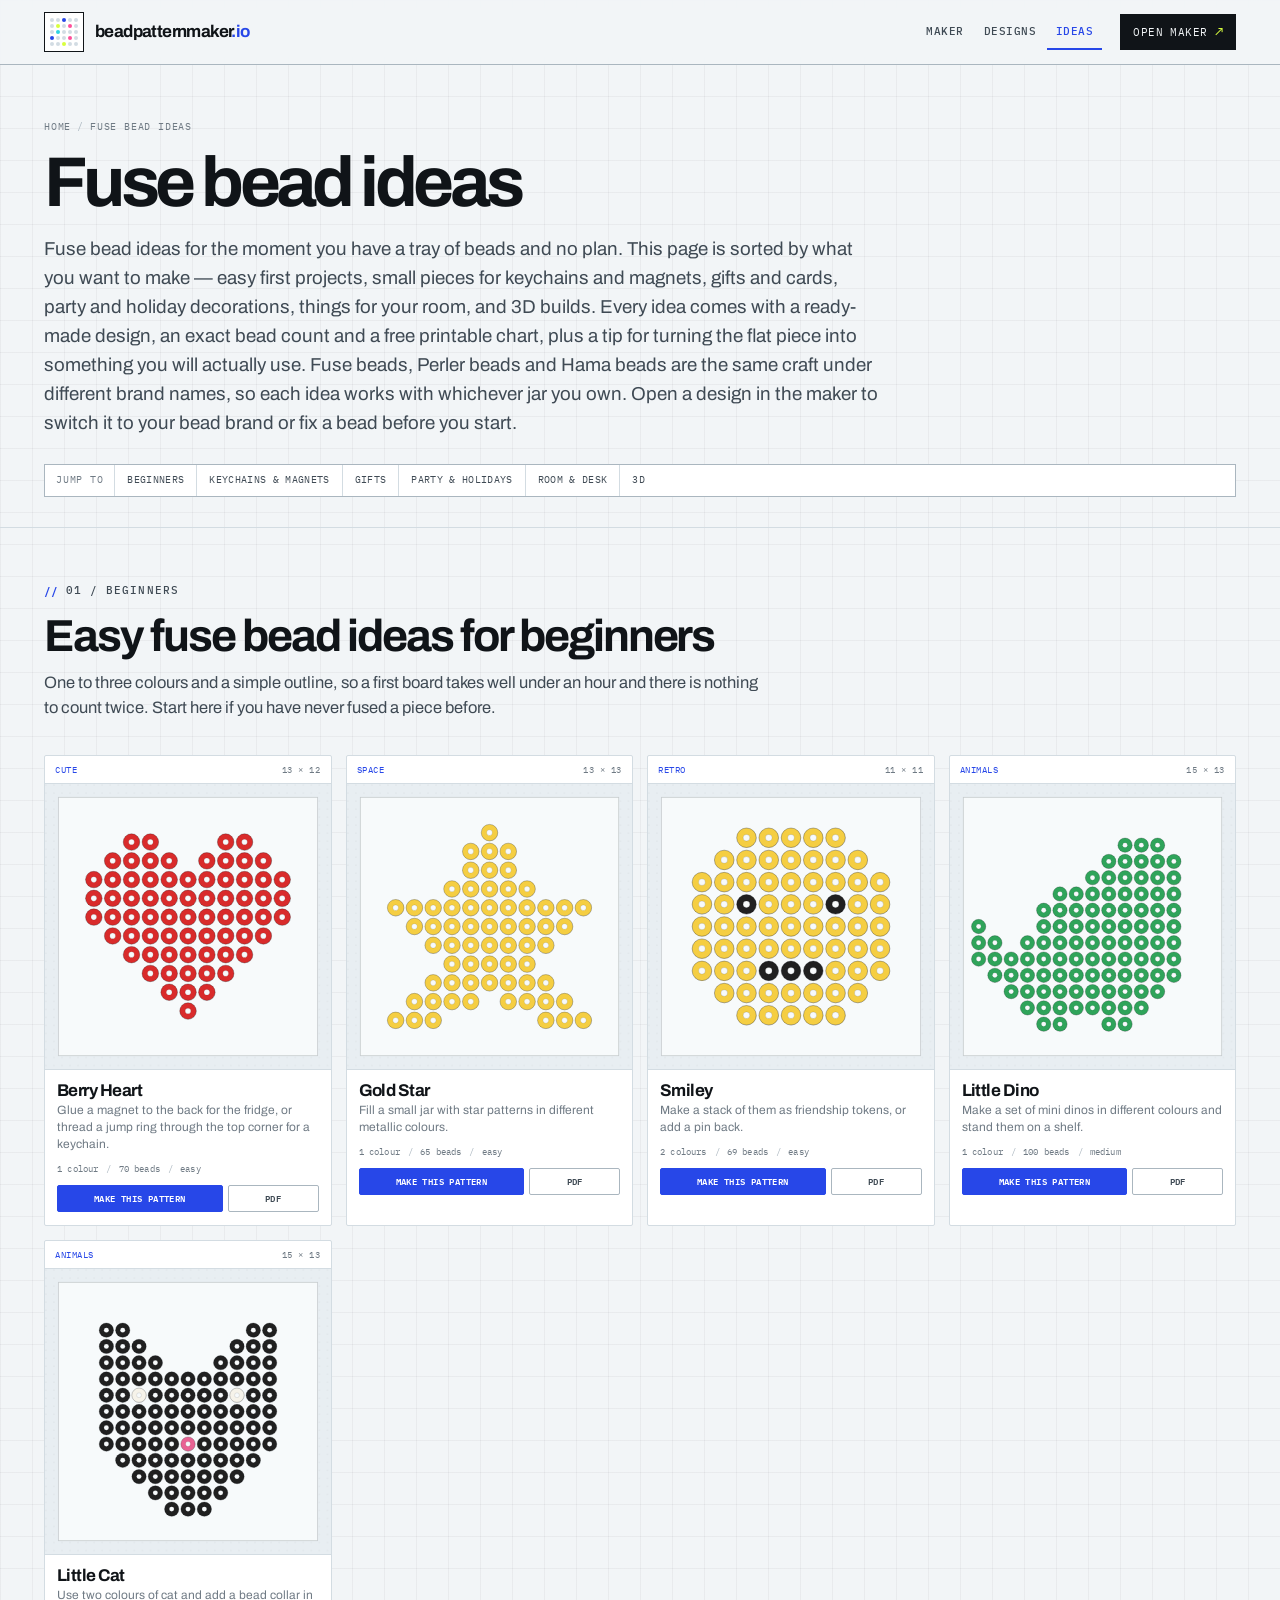
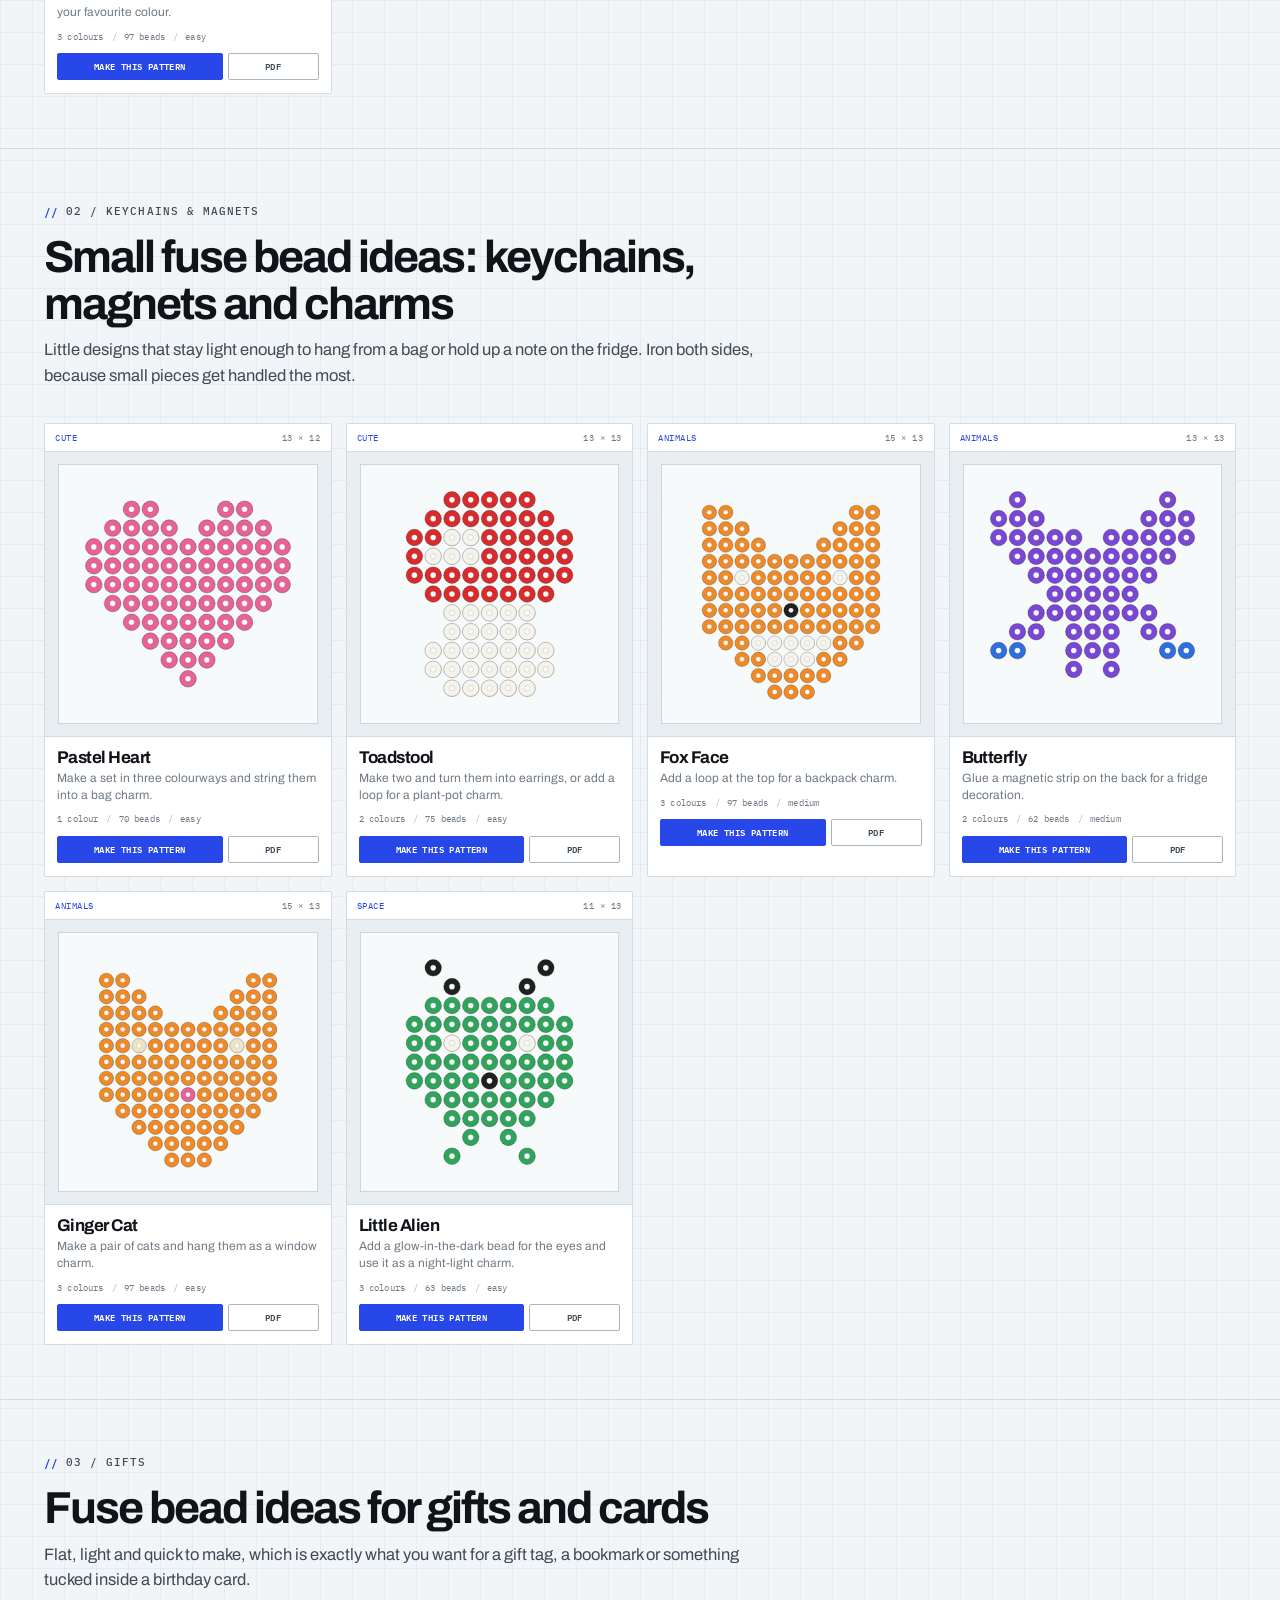
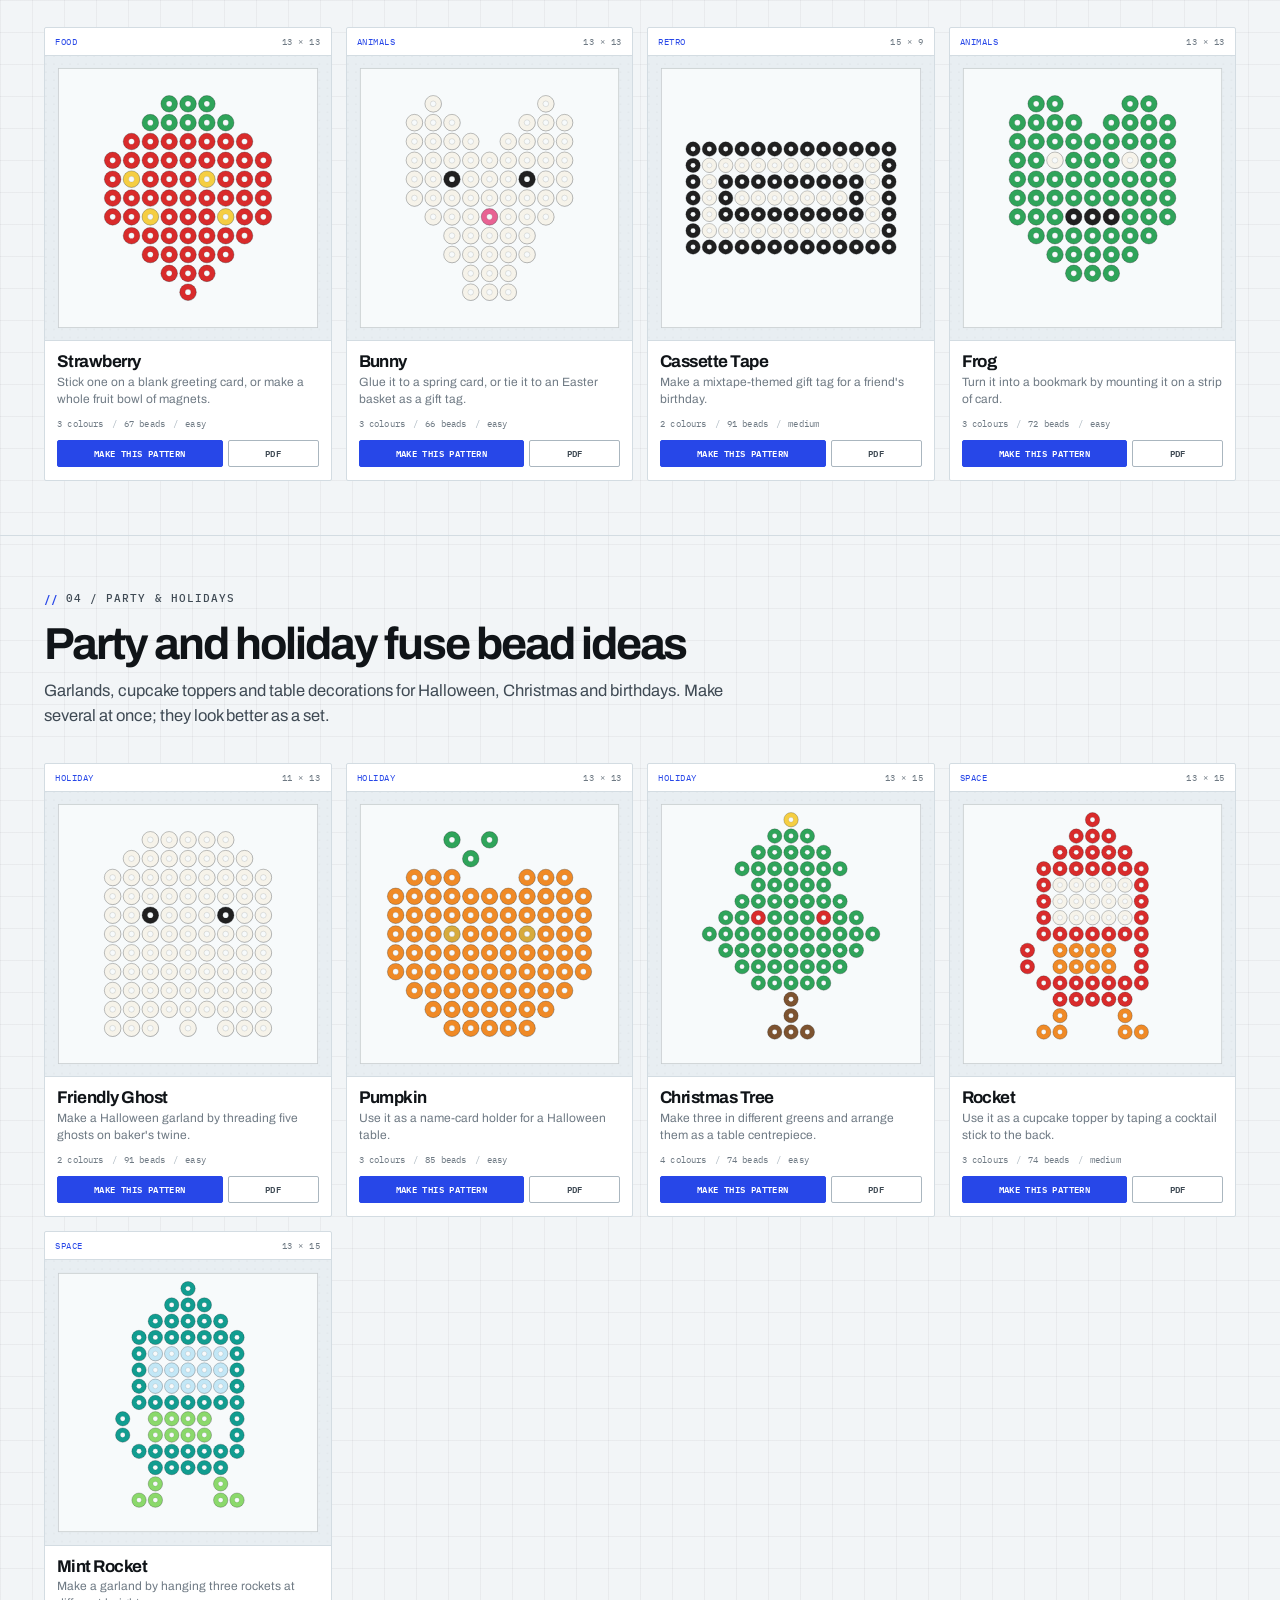
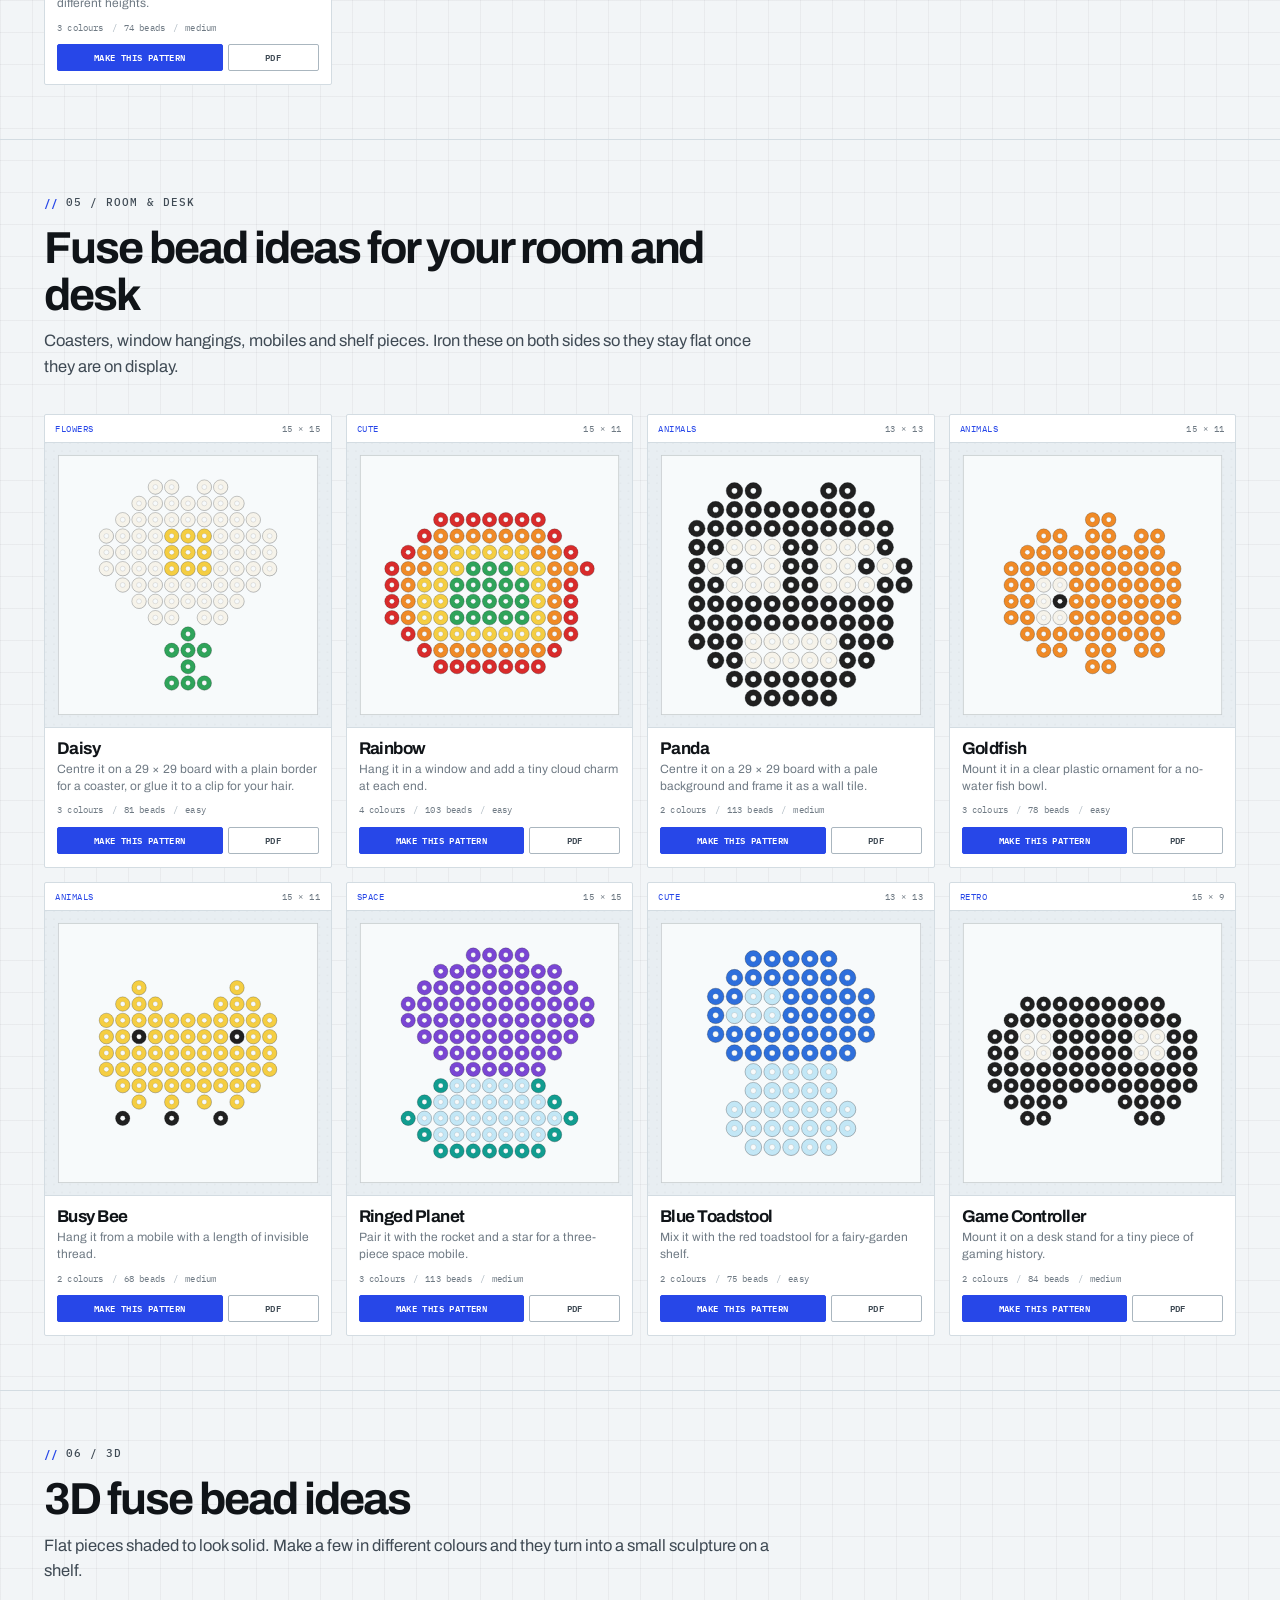
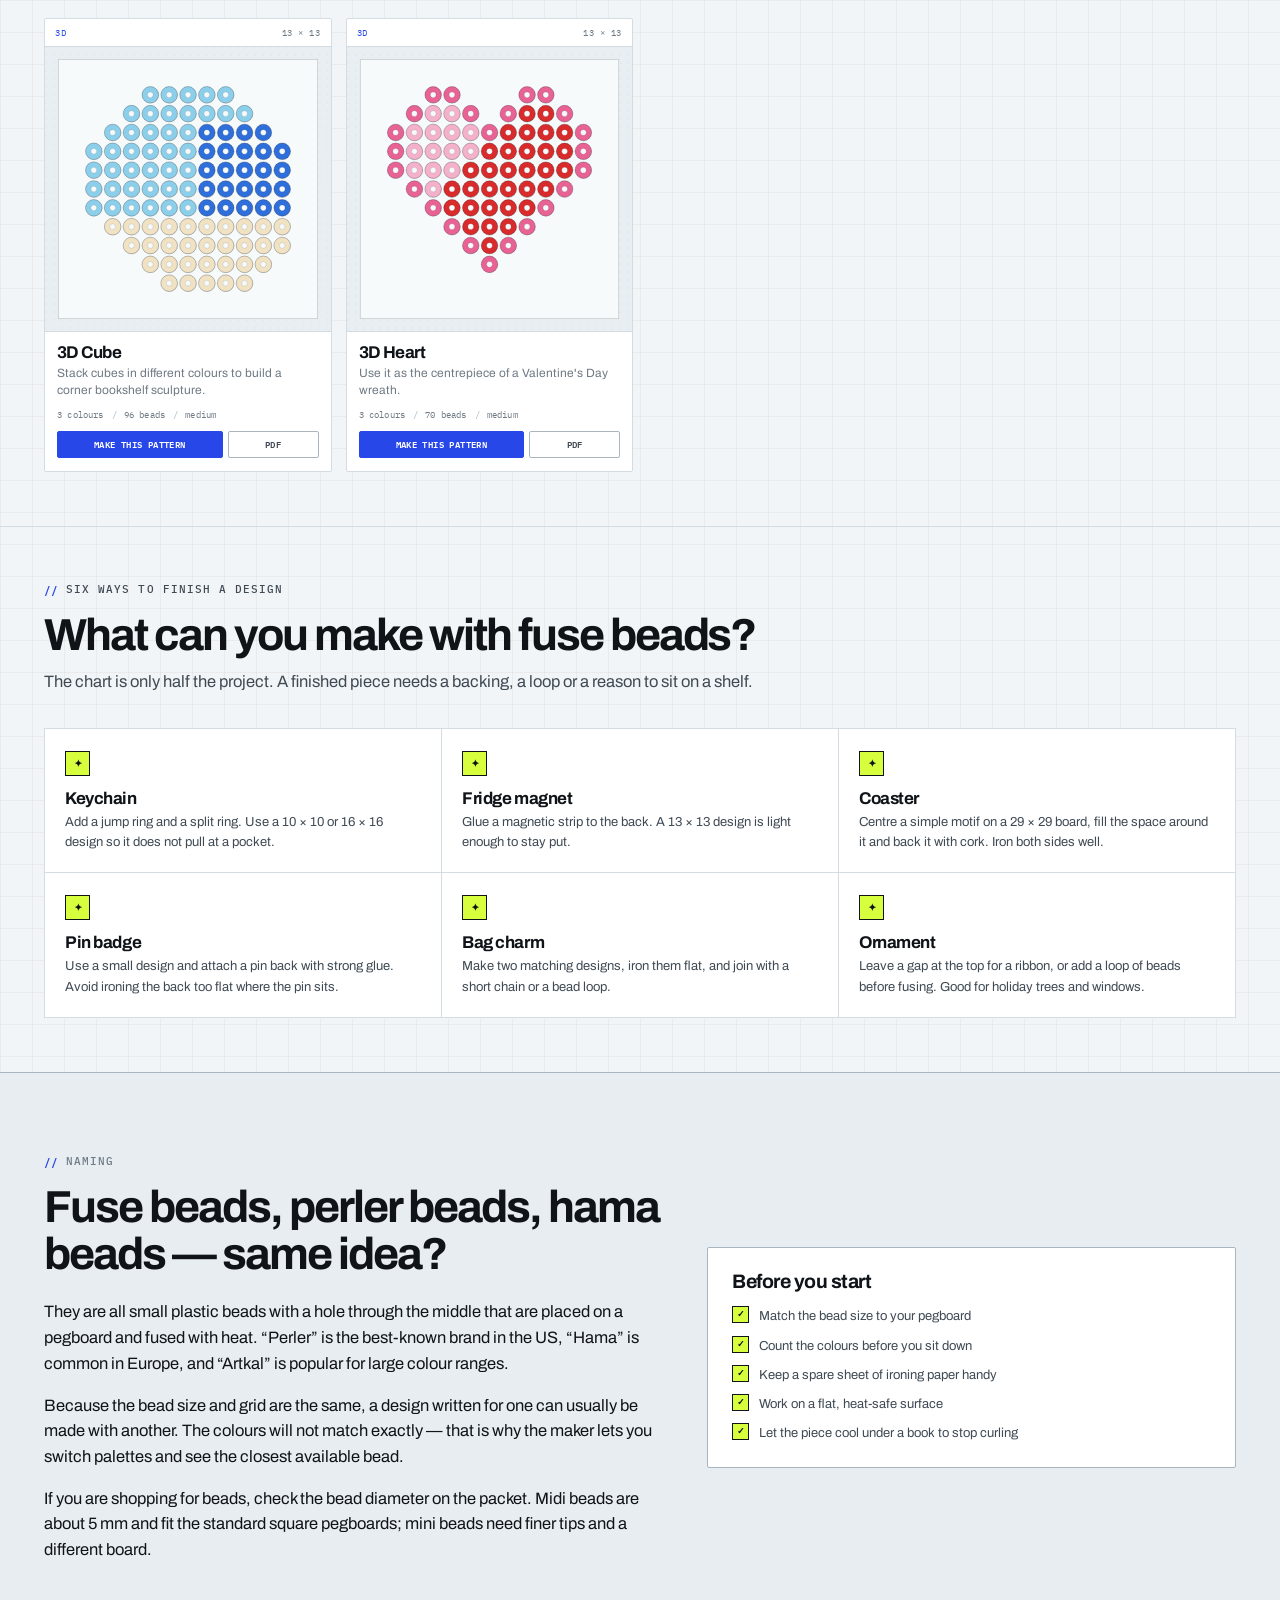
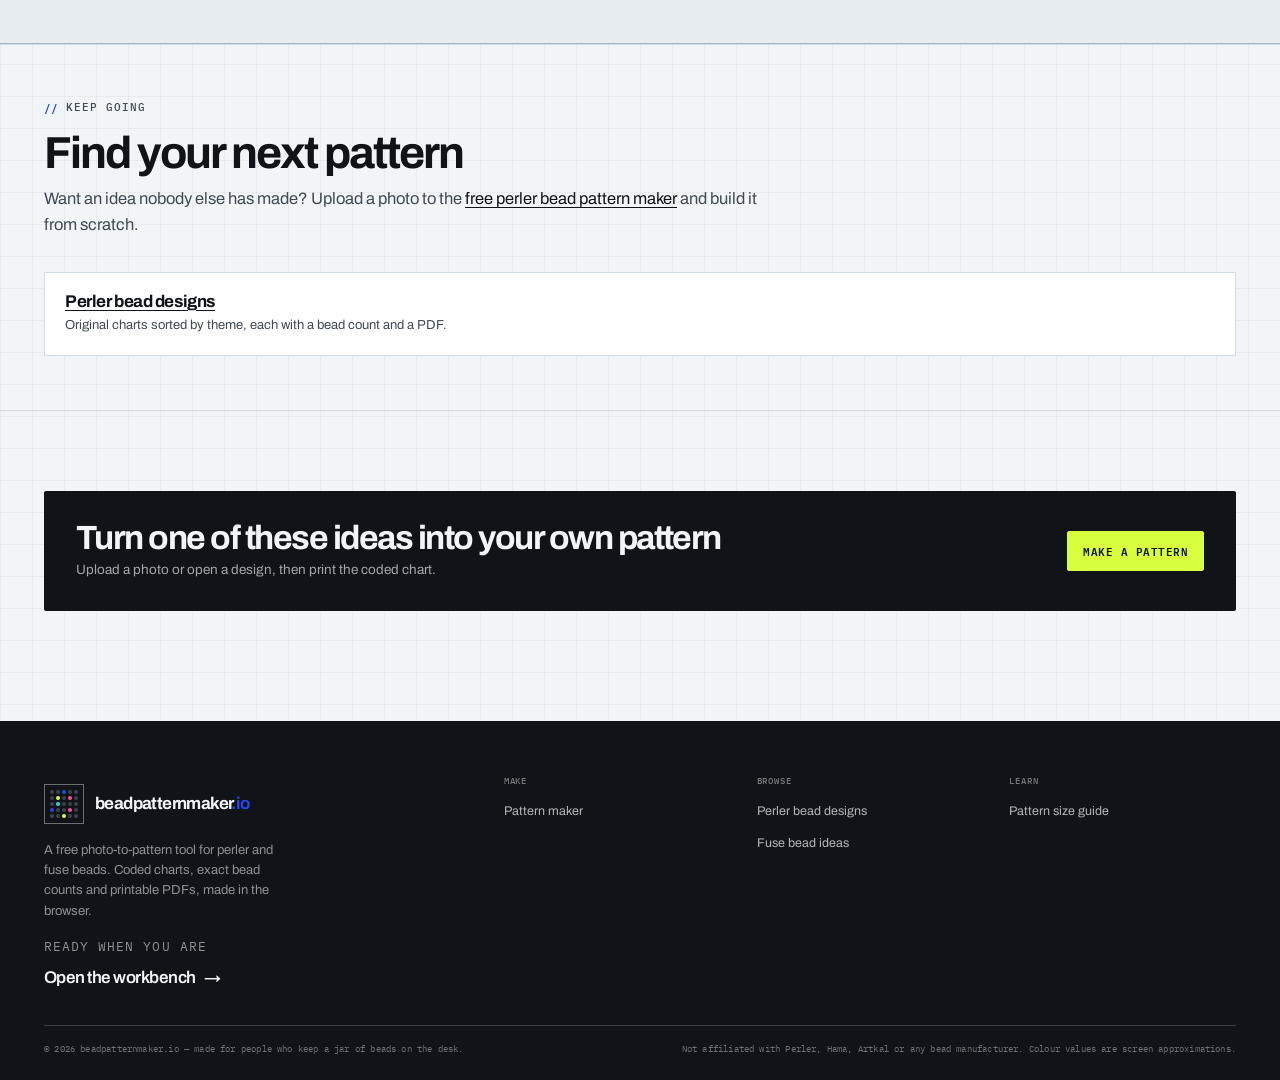
==== commit cbf7ad99: "Launch wave 1 and follow the SEO launch checklist - Add tools/pages.js with launch waves. Only wave " ====
--- a/fuse-bead-ideas/index.html
+++ b/fuse-bead-ideas/index.html
@@ -3,23 +3,23 @@
 <head>
 <meta charset="utf-8">
 <meta name="viewport" content="width=device-width, initial-scale=1">
-<title>Fuse Bead Ideas – 30 Designs &amp; Ways to Use Them</title>
-<meta name="description" content="Thirty fuse bead ideas with free designs, exact bead counts and printable charts. Keychains, magnets, coasters and more for Perler and Hama beads.">
+<title>Fuse Bead Ideas – 30 Designs to Inspire You</title>
+<meta name="description" content="30 fuse bead ideas sorted by what you want to make: easy first projects, keychains and magnets, gifts, party decorations, room decor and 3D pieces.">
 <link rel="canonical" href="https://beadpatternmaker.io/fuse-bead-ideas/">
 <meta name="theme-color" content="#f2f5f7">
 <meta name="color-scheme" content="light">
 <meta name="robots" content="index,follow,max-image-preview:large">
 <meta property="og:type" content="website">
 <meta property="og:site_name" content="Bead Pattern Maker">
-<meta property="og:title" content="Fuse bead ideas — 30 designs and craft ideas">
-<meta property="og:description" content="Find a design, open it in the maker, and turn it into a keychain, magnet or coaster.">
+<meta property="og:title" content="Fuse bead ideas — 30 designs sorted by occasion">
+<meta property="og:description" content="Find a design, open it in the maker, and turn it into a keychain, magnet, gift or decoration.">
 <meta property="og:url" content="https://beadpatternmaker.io/fuse-bead-ideas/">
 <meta property="og:image" content="https://beadpatternmaker.io/assets/og.png">
 <meta property="og:image:width" content="1200">
 <meta property="og:image:height" content="630">
 <meta name="twitter:card" content="summary_large_image">
-<meta name="twitter:title" content="Fuse bead ideas — 30 designs and craft ideas">
-<meta name="twitter:description" content="Find a design, open it in the maker, and turn it into a keychain, magnet or coaster.">
+<meta name="twitter:title" content="Fuse bead ideas — 30 designs sorted by occasion">
+<meta name="twitter:description" content="Find a design, open it in the maker, and turn it into a keychain, magnet, gift or decoration.">
 <meta name="twitter:image" content="https://beadpatternmaker.io/assets/og.png">
 <link rel="icon" href="/assets/favicon.svg" type="image/svg+xml">
 <link rel="apple-touch-icon" href="/assets/apple-touch-icon.png">
@@ -28,7 +28,7 @@
 <link rel="preconnect" href="https://fonts.gstatic.com" crossorigin>
 <link href="https://fonts.googleapis.com/css2?family=Archivo:wght@400;500;600;700;800&family=IBM+Plex+Mono:wght@400;500;600&display=swap" rel="stylesheet">
 <link rel="stylesheet" href="/css/site.css">
-<script type="application/ld+json">{"@context":"https://schema.org","@type":"CollectionPage","name":"Fuse bead ideas","url":"https://beadpatternmaker.io/fuse-bead-ideas/","description":"Thirty fuse bead ideas with free designs, colour counts and printable charts.","mainEntity":{"@type":"ItemList","numberOfItems":30,"itemListElement":[{"@type":"ListItem","position":1,"name":"Berry Heart","url":"https://beadpatternmaker.io/?design=berry-heart"},{"@type":"ListItem","position":2,"name":"Pastel Heart","url":"https://beadpatternmaker.io/?design=pastel-heart"},{"@type":"ListItem","position":3,"name":"Daisy","url":"https://beadpatternmaker.io/?design=daisy"},{"@type":"ListItem","position":4,"name":"Toadstool","url":"https://beadpatternmaker.io/?design=mushroom"},{"@type":"ListItem","position":5,"name":"Blue Toadstool","url":"https://beadpatternmaker.io/?design=blue-toadstool"},{"@type":"ListItem","position":6,"name":"Strawberry","url":"https://beadpatternmaker.io/?design=strawberry"},{"@type":"ListItem","position":7,"name":"Little Cat","url":"https://beadpatternmaker.io/?design=cat"},{"@type":"ListItem","position":8,"name":"Ginger Cat","url":"https://beadpatternmaker.io/?design=ginger-cat"},{"@type":"ListItem","position":9,"name":"Fox Face","url":"https://beadpatternmaker.io/?design=fox"},{"@type":"ListItem","position":10,"name":"Bunny","url":"https://beadpatternmaker.io/?design=bunny"},{"@type":"ListItem","position":11,"name":"Panda","url":"https://beadpatternmaker.io/?design=panda"},{"@type":"ListItem","position":12,"name":"Frog","url":"https://beadpatternmaker.io/?design=frog"},{"@type":"ListItem","position":13,"name":"Goldfish","url":"https://beadpatternmaker.io/?design=goldfish"},{"@type":"ListItem","position":14,"name":"Butterfly","url":"https://beadpatternmaker.io/?design=butterfly"},{"@type":"ListItem","position":15,"name":"Busy Bee","url":"https://beadpatternmaker.io/?design=bee"},{"@type":"ListItem","position":16,"name":"Little Dino","url":"https://beadpatternmaker.io/?design=dinosaur"},{"@type":"ListItem","position":17,"name":"Rocket","url":"https://beadpatternmaker.io/?design=rocket"},{"@type":"ListItem","position":18,"name":"Mint Rocket","url":"https://beadpatternmaker.io/?design=mint-rocket"},{"@type":"ListItem","position":19,"name":"Ringed Planet","url":"https://beadpatternmaker.io/?design=ringed-planet"},{"@type":"ListItem","position":20,"name":"Gold Star","url":"https://beadpatternmaker.io/?design=star"},{"@type":"ListItem","position":21,"name":"Rainbow","url":"https://beadpatternmaker.io/?design=rainbow"},{"@type":"ListItem","position":22,"name":"Smiley","url":"https://beadpatternmaker.io/?design=smiley"},{"@type":"ListItem","position":23,"name":"Friendly Ghost","url":"https://beadpatternmaker.io/?design=ghost"},{"@type":"ListItem","position":24,"name":"Pumpkin","url":"https://beadpatternmaker.io/?design=pumpkin"},{"@type":"ListItem","position":25,"name":"Christmas Tree","url":"https://beadpatternmaker.io/?design=christmas-tree"},{"@type":"ListItem","position":26,"name":"Game Controller","url":"https://beadpatternmaker.io/?design=game-controller"},{"@type":"ListItem","position":27,"name":"Cassette Tape","url":"https://beadpatternmaker.io/?design=cassette"},{"@type":"ListItem","position":28,"name":"3D Cube","url":"https://beadpatternmaker.io/?design=cube"},{"@type":"ListItem","position":29,"name":"3D Heart","url":"https://beadpatternmaker.io/?design=3d-heart"},{"@type":"ListItem","position":30,"name":"Little Alien","url":"https://beadpatternmaker.io/?design=alien"}]}}</script>
+<script type="application/ld+json">{"@context":"https://schema.org","@type":"CollectionPage","name":"Fuse bead ideas","url":"https://beadpatternmaker.io/fuse-bead-ideas/","description":"Fuse bead ideas sorted by occasion, with free designs, colour counts and printable charts.","mainEntity":{"@type":"ItemList","numberOfItems":30,"itemListElement":[{"@type":"ListItem","position":1,"name":"Berry Heart","url":"https://beadpatternmaker.io/?design=berry-heart"},{"@type":"ListItem","position":2,"name":"Gold Star","url":"https://beadpatternmaker.io/?design=star"},{"@type":"ListItem","position":3,"name":"Smiley","url":"https://beadpatternmaker.io/?design=smiley"},{"@type":"ListItem","position":4,"name":"Little Dino","url":"https://beadpatternmaker.io/?design=dinosaur"},{"@type":"ListItem","position":5,"name":"Little Cat","url":"https://beadpatternmaker.io/?design=cat"},{"@type":"ListItem","position":6,"name":"Pastel Heart","url":"https://beadpatternmaker.io/?design=pastel-heart"},{"@type":"ListItem","position":7,"name":"Toadstool","url":"https://beadpatternmaker.io/?design=mushroom"},{"@type":"ListItem","position":8,"name":"Fox Face","url":"https://beadpatternmaker.io/?design=fox"},{"@type":"ListItem","position":9,"name":"Butterfly","url":"https://beadpatternmaker.io/?design=butterfly"},{"@type":"ListItem","position":10,"name":"Ginger Cat","url":"https://beadpatternmaker.io/?design=ginger-cat"},{"@type":"ListItem","position":11,"name":"Little Alien","url":"https://beadpatternmaker.io/?design=alien"},{"@type":"ListItem","position":12,"name":"Strawberry","url":"https://beadpatternmaker.io/?design=strawberry"},{"@type":"ListItem","position":13,"name":"Bunny","url":"https://beadpatternmaker.io/?design=bunny"},{"@type":"ListItem","position":14,"name":"Cassette Tape","url":"https://beadpatternmaker.io/?design=cassette"},{"@type":"ListItem","position":15,"name":"Frog","url":"https://beadpatternmaker.io/?design=frog"},{"@type":"ListItem","position":16,"name":"Friendly Ghost","url":"https://beadpatternmaker.io/?design=ghost"},{"@type":"ListItem","position":17,"name":"Pumpkin","url":"https://beadpatternmaker.io/?design=pumpkin"},{"@type":"ListItem","position":18,"name":"Christmas Tree","url":"https://beadpatternmaker.io/?design=christmas-tree"},{"@type":"ListItem","position":19,"name":"Rocket","url":"https://beadpatternmaker.io/?design=rocket"},{"@type":"ListItem","position":20,"name":"Mint Rocket","url":"https://beadpatternmaker.io/?design=mint-rocket"},{"@type":"ListItem","position":21,"name":"Daisy","url":"https://beadpatternmaker.io/?design=daisy"},{"@type":"ListItem","position":22,"name":"Rainbow","url":"https://beadpatternmaker.io/?design=rainbow"},{"@type":"ListItem","position":23,"name":"Panda","url":"https://beadpatternmaker.io/?design=panda"},{"@type":"ListItem","position":24,"name":"Goldfish","url":"https://beadpatternmaker.io/?design=goldfish"},{"@type":"ListItem","position":25,"name":"Busy Bee","url":"https://beadpatternmaker.io/?design=bee"},{"@type":"ListItem","position":26,"name":"Ringed Planet","url":"https://beadpatternmaker.io/?design=ringed-planet"},{"@type":"ListItem","position":27,"name":"Blue Toadstool","url":"https://beadpatternmaker.io/?design=blue-toadstool"},{"@type":"ListItem","position":28,"name":"Game Controller","url":"https://beadpatternmaker.io/?design=game-controller"},{"@type":"ListItem","position":29,"name":"3D Cube","url":"https://beadpatternmaker.io/?design=cube"},{"@type":"ListItem","position":30,"name":"3D Heart","url":"https://beadpatternmaker.io/?design=3d-heart"}]}}</script>
 </head>
 <body>
 <a class="skip" href="#main">Skip to content</a>
@@ -43,9 +43,6 @@
       <a href="/">Maker</a>
       <a href="/perler-bead-designs/">Designs</a>
       <a href="/fuse-bead-ideas/" aria-current="page">Ideas</a>
-      <a href="/fuse-bead-patterns/">Patterns</a>
-      <a href="/perler-bead-templates/">Templates</a>
-      <a href="/how-to-iron-perler-beads/">How to iron</a>
     </nav>
     <a class="header-cta" href="/#tool">Open maker <span>↗</span></a>
   </div>
@@ -55,449 +52,505 @@
     <div class="wrap">
       <p class="crumb"><a href="/">Home</a><span>/</span>Fuse bead ideas</p>
       <h1>Fuse bead ideas</h1>
-      <p class="lede">Thirty fuse bead ideas for the next time you want to make something but cannot decide what. The designs are grouped by theme — animals, flowers, food, space, retro, holiday and 3D — and every one has an exact bead count and a printable chart. Fuse beads and perler beads are the same craft under different names, so these ideas work whether your jar says Perler, Hama or Artkal. Pick a design, decide what it becomes, then open it in the maker to resize it or swap the palette.</p>
-    </div>
-  </section>
-
-  <section class="section section--tight">
+      <p class="lede">Fuse bead ideas for the moment you have a tray of beads and no plan. This page is sorted by what you want to make — easy first projects, small pieces for keychains and magnets, gifts and cards, party and holiday decorations, things for your room, and 3D builds. Every idea comes with a ready-made design, an exact bead count and a free printable chart, plus a tip for turning the flat piece into something you will actually use. Fuse beads, Perler beads and Hama beads are the same craft under different brand names, so each idea works with whichever jar you own. Open a design in the maker to switch it to your bead brand or fix a bead before you start.</p>
+      <nav class="filter-bar jump-bar" aria-label="Jump to a group of ideas">
+        <span class="filter-label">Jump to</span>
+        <a href="#easy">Beginners</a>
+        <a href="#small">Keychains &amp; magnets</a>
+        <a href="#gifts">Gifts</a>
+        <a href="#party">Party &amp; holidays</a>
+        <a href="#decor">Room &amp; desk</a>
+        <a href="#3d">3D</a>
+      </nav>
+    </div>
+  </section>
+
+  <section class="section section--tight" id="easy">
     <div class="wrap">
       <div class="section-head">
-        <p class="eyebrow-line">The library</p>
-        <h2>Pick a fuse bead idea</h2>
-        <p>Filter by theme, then open a design in the maker. Every card links to a PDF chart as well.</p>
-      </div>
-      <div class="filter-bar" data-filter-bar role="group" aria-label="Filter designs by theme">
-  <span class="filter-label">Filter</span>
-  <button type="button" data-filter="all" aria-pressed="true">All designs</button>
-  <button type="button" data-filter="animals" aria-pressed="false">Animals</button>
-  <button type="button" data-filter="cute" aria-pressed="false">Cute</button>
-  <button type="button" data-filter="flowers" aria-pressed="false">Flowers</button>
-  <button type="button" data-filter="food" aria-pressed="false">Food</button>
-  <button type="button" data-filter="space" aria-pressed="false">Space</button>
-  <button type="button" data-filter="retro" aria-pressed="false">Retro</button>
-  <button type="button" data-filter="holiday" aria-pressed="false">Holiday</button>
-  <button type="button" data-filter="3d" aria-pressed="false">3D</button>
-</div>
-<p class="gallery-count" data-gallery-count><b>30</b> designs</p>
-      <div class="pattern-grid" data-gallery>
+        <p class="eyebrow-line">01 / Beginners</p>
+        <h2>Easy fuse bead ideas for beginners</h2>
+        <p>One to three colours and a simple outline, so a first board takes well under an hour and there is nothing to count twice. Start here if you have never fused a piece before.</p>
+      </div>
+      <div class="pattern-grid">
         <article class="pattern-card" data-tag="cute">
   <div class="plate-top"><span class="plate-theme">Cute</span><span>13 × 12</span></div>
-  <div class="thumb"><img src="/assets/designs/berry-heart.svg" alt="Berry Heart perler bead design in a 13 by 12 grid using 1 colour" loading="lazy" width="640" height="640"></div>
+  <div class="thumb"><img src="/assets/designs/berry-heart-perler-bead-pattern-13x12.svg" alt="Berry Heart perler bead design in a 13 by 12 grid using 1 colour" loading="lazy" width="640" height="640"></div>
   <div class="meta">
     <h3>Berry Heart</h3>
-    <p>A chunky heart that reads at a glance — the classic first pegboard project.</p>
+    <p>Glue a magnet to the back for the fridge, or thread a jump ring through the top corner for a keychain.</p>
     <div class="meta-row">
       <span>1 colour</span>
       <span>70 beads</span>
       <span>easy</span>
     </div>
-    <div class="card-actions"><a class="btn btn--primary" href="/?design=berry-heart">Use design</a><a class="btn btn--ghost" href="/assets/pdfs/berry-heart.pdf" download>PDF</a></div>
-  </div>
-</article>
+    <div class="card-actions"><a class="btn btn--primary btn--wide" href="/?design=berry-heart">Make this pattern</a><a class="btn btn--ghost" href="/assets/pdfs/berry-heart-perler-bead-pattern-13x12.pdf" download>PDF</a></div>
+  </div>
+</article>
+        <article class="pattern-card" data-tag="space">
+  <div class="plate-top"><span class="plate-theme">Space</span><span>13 × 13</span></div>
+  <div class="thumb"><img src="/assets/designs/star-perler-bead-pattern-13x13.svg" alt="Gold Star perler bead design in a 13 by 13 grid using 1 colour" loading="lazy" width="640" height="640"></div>
+  <div class="meta">
+    <h3>Gold Star</h3>
+    <p>Fill a small jar with star patterns in different metallic colours.</p>
+    <div class="meta-row">
+      <span>1 colour</span>
+      <span>65 beads</span>
+      <span>easy</span>
+    </div>
+    <div class="card-actions"><a class="btn btn--primary btn--wide" href="/?design=star">Make this pattern</a><a class="btn btn--ghost" href="/assets/pdfs/star-perler-bead-pattern-13x13.pdf" download>PDF</a></div>
+  </div>
+</article>
+        <article class="pattern-card" data-tag="retro">
+  <div class="plate-top"><span class="plate-theme">Retro</span><span>11 × 11</span></div>
+  <div class="thumb"><img src="/assets/designs/smiley-perler-bead-pattern-11x11.svg" alt="Smiley perler bead design in a 11 by 11 grid using 2 colours" loading="lazy" width="640" height="640"></div>
+  <div class="meta">
+    <h3>Smiley</h3>
+    <p>Make a stack of them as friendship tokens, or add a pin back.</p>
+    <div class="meta-row">
+      <span>2 colours</span>
+      <span>69 beads</span>
+      <span>easy</span>
+    </div>
+    <div class="card-actions"><a class="btn btn--primary btn--wide" href="/?design=smiley">Make this pattern</a><a class="btn btn--ghost" href="/assets/pdfs/smiley-perler-bead-pattern-11x11.pdf" download>PDF</a></div>
+  </div>
+</article>
+        <article class="pattern-card" data-tag="animals">
+  <div class="plate-top"><span class="plate-theme">Animals</span><span>15 × 13</span></div>
+  <div class="thumb"><img src="/assets/designs/dinosaur-perler-bead-pattern-15x13.svg" alt="Little Dino perler bead design in a 15 by 13 grid using 1 colour" loading="lazy" width="640" height="640"></div>
+  <div class="meta">
+    <h3>Little Dino</h3>
+    <p>Make a set of mini dinos in different colours and stand them on a shelf.</p>
+    <div class="meta-row">
+      <span>1 colour</span>
+      <span>100 beads</span>
+      <span>medium</span>
+    </div>
+    <div class="card-actions"><a class="btn btn--primary btn--wide" href="/?design=dinosaur">Make this pattern</a><a class="btn btn--ghost" href="/assets/pdfs/dinosaur-perler-bead-pattern-15x13.pdf" download>PDF</a></div>
+  </div>
+</article>
+        <article class="pattern-card" data-tag="animals">
+  <div class="plate-top"><span class="plate-theme">Animals</span><span>15 × 13</span></div>
+  <div class="thumb"><img src="/assets/designs/cat-perler-bead-pattern-15x13.svg" alt="Little Cat perler bead design in a 15 by 13 grid using 3 colours" loading="lazy" width="640" height="640"></div>
+  <div class="meta">
+    <h3>Little Cat</h3>
+    <p>Use two colours of cat and add a bead collar in your favourite colour.</p>
+    <div class="meta-row">
+      <span>3 colours</span>
+      <span>97 beads</span>
+      <span>easy</span>
+    </div>
+    <div class="card-actions"><a class="btn btn--primary btn--wide" href="/?design=cat">Make this pattern</a><a class="btn btn--ghost" href="/assets/pdfs/cat-perler-bead-pattern-15x13.pdf" download>PDF</a></div>
+  </div>
+</article>
+      </div>
+    </div>
+  </section>
+
+  <section class="section section--tight" id="small">
+    <div class="wrap">
+      <div class="section-head">
+        <p class="eyebrow-line">02 / Keychains &amp; magnets</p>
+        <h2>Small fuse bead ideas: keychains, magnets and charms</h2>
+        <p>Little designs that stay light enough to hang from a bag or hold up a note on the fridge. Iron both sides, because small pieces get handled the most.</p>
+      </div>
+      <div class="pattern-grid">
         <article class="pattern-card" data-tag="cute">
   <div class="plate-top"><span class="plate-theme">Cute</span><span>13 × 12</span></div>
-  <div class="thumb"><img src="/assets/designs/pastel-heart.svg" alt="Pastel Heart perler bead design in a 13 by 12 grid using 1 colour" loading="lazy" width="640" height="640"></div>
+  <div class="thumb"><img src="/assets/designs/pastel-heart-perler-bead-pattern-13x12.svg" alt="Pastel Heart perler bead design in a 13 by 12 grid using 1 colour" loading="lazy" width="640" height="640"></div>
   <div class="meta">
     <h3>Pastel Heart</h3>
-    <p>The same friendly heart in bubblegum pink and lavender.</p>
+    <p>Make a set in three colourways and string them into a bag charm.</p>
     <div class="meta-row">
       <span>1 colour</span>
       <span>70 beads</span>
       <span>easy</span>
     </div>
-    <div class="card-actions"><a class="btn btn--primary" href="/?design=pastel-heart">Use design</a><a class="btn btn--ghost" href="/assets/pdfs/pastel-heart.pdf" download>PDF</a></div>
-  </div>
-</article>
+    <div class="card-actions"><a class="btn btn--primary btn--wide" href="/?design=pastel-heart">Make this pattern</a><a class="btn btn--ghost" href="/assets/pdfs/pastel-heart-perler-bead-pattern-13x12.pdf" download>PDF</a></div>
+  </div>
+</article>
+        <article class="pattern-card" data-tag="cute">
+  <div class="plate-top"><span class="plate-theme">Cute</span><span>13 × 13</span></div>
+  <div class="thumb"><img src="/assets/designs/mushroom-perler-bead-pattern-13x13.svg" alt="Toadstool perler bead design in a 13 by 13 grid using 2 colours" loading="lazy" width="640" height="640"></div>
+  <div class="meta">
+    <h3>Toadstool</h3>
+    <p>Make two and turn them into earrings, or add a loop for a plant-pot charm.</p>
+    <div class="meta-row">
+      <span>2 colours</span>
+      <span>75 beads</span>
+      <span>easy</span>
+    </div>
+    <div class="card-actions"><a class="btn btn--primary btn--wide" href="/?design=mushroom">Make this pattern</a><a class="btn btn--ghost" href="/assets/pdfs/mushroom-perler-bead-pattern-13x13.pdf" download>PDF</a></div>
+  </div>
+</article>
+        <article class="pattern-card" data-tag="animals">
+  <div class="plate-top"><span class="plate-theme">Animals</span><span>15 × 13</span></div>
+  <div class="thumb"><img src="/assets/designs/fox-perler-bead-pattern-15x13.svg" alt="Fox Face perler bead design in a 15 by 13 grid using 3 colours" loading="lazy" width="640" height="640"></div>
+  <div class="meta">
+    <h3>Fox Face</h3>
+    <p>Add a loop at the top for a backpack charm.</p>
+    <div class="meta-row">
+      <span>3 colours</span>
+      <span>97 beads</span>
+      <span>medium</span>
+    </div>
+    <div class="card-actions"><a class="btn btn--primary btn--wide" href="/?design=fox">Make this pattern</a><a class="btn btn--ghost" href="/assets/pdfs/fox-perler-bead-pattern-15x13.pdf" download>PDF</a></div>
+  </div>
+</article>
+        <article class="pattern-card" data-tag="animals">
+  <div class="plate-top"><span class="plate-theme">Animals</span><span>13 × 13</span></div>
+  <div class="thumb"><img src="/assets/designs/butterfly-perler-bead-pattern-13x13.svg" alt="Butterfly perler bead design in a 13 by 13 grid using 2 colours" loading="lazy" width="640" height="640"></div>
+  <div class="meta">
+    <h3>Butterfly</h3>
+    <p>Glue a magnetic strip on the back for a fridge decoration.</p>
+    <div class="meta-row">
+      <span>2 colours</span>
+      <span>62 beads</span>
+      <span>medium</span>
+    </div>
+    <div class="card-actions"><a class="btn btn--primary btn--wide" href="/?design=butterfly">Make this pattern</a><a class="btn btn--ghost" href="/assets/pdfs/butterfly-perler-bead-pattern-13x13.pdf" download>PDF</a></div>
+  </div>
+</article>
+        <article class="pattern-card" data-tag="animals">
+  <div class="plate-top"><span class="plate-theme">Animals</span><span>15 × 13</span></div>
+  <div class="thumb"><img src="/assets/designs/ginger-cat-perler-bead-pattern-15x13.svg" alt="Ginger Cat perler bead design in a 15 by 13 grid using 3 colours" loading="lazy" width="640" height="640"></div>
+  <div class="meta">
+    <h3>Ginger Cat</h3>
+    <p>Make a pair of cats and hang them as a window charm.</p>
+    <div class="meta-row">
+      <span>3 colours</span>
+      <span>97 beads</span>
+      <span>easy</span>
+    </div>
+    <div class="card-actions"><a class="btn btn--primary btn--wide" href="/?design=ginger-cat">Make this pattern</a><a class="btn btn--ghost" href="/assets/pdfs/ginger-cat-perler-bead-pattern-15x13.pdf" download>PDF</a></div>
+  </div>
+</article>
+        <article class="pattern-card" data-tag="space">
+  <div class="plate-top"><span class="plate-theme">Space</span><span>11 × 13</span></div>
+  <div class="thumb"><img src="/assets/designs/alien-perler-bead-pattern-11x13.svg" alt="Little Alien perler bead design in a 11 by 13 grid using 3 colours" loading="lazy" width="640" height="640"></div>
+  <div class="meta">
+    <h3>Little Alien</h3>
+    <p>Add a glow-in-the-dark bead for the eyes and use it as a night-light charm.</p>
+    <div class="meta-row">
+      <span>3 colours</span>
+      <span>63 beads</span>
+      <span>easy</span>
+    </div>
+    <div class="card-actions"><a class="btn btn--primary btn--wide" href="/?design=alien">Make this pattern</a><a class="btn btn--ghost" href="/assets/pdfs/alien-perler-bead-pattern-11x13.pdf" download>PDF</a></div>
+  </div>
+</article>
+      </div>
+    </div>
+  </section>
+
+  <section class="section section--tight" id="gifts">
+    <div class="wrap">
+      <div class="section-head">
+        <p class="eyebrow-line">03 / Gifts</p>
+        <h2>Fuse bead ideas for gifts and cards</h2>
+        <p>Flat, light and quick to make, which is exactly what you want for a gift tag, a bookmark or something tucked inside a birthday card.</p>
+      </div>
+      <div class="pattern-grid">
+        <article class="pattern-card" data-tag="food">
+  <div class="plate-top"><span class="plate-theme">Food</span><span>13 × 13</span></div>
+  <div class="thumb"><img src="/assets/designs/strawberry-perler-bead-pattern-13x13.svg" alt="Strawberry perler bead design in a 13 by 13 grid using 3 colours" loading="lazy" width="640" height="640"></div>
+  <div class="meta">
+    <h3>Strawberry</h3>
+    <p>Stick one on a blank greeting card, or make a whole fruit bowl of magnets.</p>
+    <div class="meta-row">
+      <span>3 colours</span>
+      <span>67 beads</span>
+      <span>easy</span>
+    </div>
+    <div class="card-actions"><a class="btn btn--primary btn--wide" href="/?design=strawberry">Make this pattern</a><a class="btn btn--ghost" href="/assets/pdfs/strawberry-perler-bead-pattern-13x13.pdf" download>PDF</a></div>
+  </div>
+</article>
+        <article class="pattern-card" data-tag="animals">
+  <div class="plate-top"><span class="plate-theme">Animals</span><span>13 × 13</span></div>
+  <div class="thumb"><img src="/assets/designs/bunny-perler-bead-pattern-13x13.svg" alt="Bunny perler bead design in a 13 by 13 grid using 3 colours" loading="lazy" width="640" height="640"></div>
+  <div class="meta">
+    <h3>Bunny</h3>
+    <p>Glue it to a spring card, or tie it to an Easter basket as a gift tag.</p>
+    <div class="meta-row">
+      <span>3 colours</span>
+      <span>66 beads</span>
+      <span>easy</span>
+    </div>
+    <div class="card-actions"><a class="btn btn--primary btn--wide" href="/?design=bunny">Make this pattern</a><a class="btn btn--ghost" href="/assets/pdfs/bunny-perler-bead-pattern-13x13.pdf" download>PDF</a></div>
+  </div>
+</article>
+        <article class="pattern-card" data-tag="retro">
+  <div class="plate-top"><span class="plate-theme">Retro</span><span>15 × 9</span></div>
+  <div class="thumb"><img src="/assets/designs/cassette-perler-bead-pattern-15x9.svg" alt="Cassette Tape perler bead design in a 15 by 9 grid using 2 colours" loading="lazy" width="640" height="640"></div>
+  <div class="meta">
+    <h3>Cassette Tape</h3>
+    <p>Make a mixtape-themed gift tag for a friend's birthday.</p>
+    <div class="meta-row">
+      <span>2 colours</span>
+      <span>91 beads</span>
+      <span>medium</span>
+    </div>
+    <div class="card-actions"><a class="btn btn--primary btn--wide" href="/?design=cassette">Make this pattern</a><a class="btn btn--ghost" href="/assets/pdfs/cassette-perler-bead-pattern-15x9.pdf" download>PDF</a></div>
+  </div>
+</article>
+        <article class="pattern-card" data-tag="animals">
+  <div class="plate-top"><span class="plate-theme">Animals</span><span>13 × 13</span></div>
+  <div class="thumb"><img src="/assets/designs/frog-perler-bead-pattern-13x13.svg" alt="Frog perler bead design in a 13 by 13 grid using 3 colours" loading="lazy" width="640" height="640"></div>
+  <div class="meta">
+    <h3>Frog</h3>
+    <p>Turn it into a bookmark by mounting it on a strip of card.</p>
+    <div class="meta-row">
+      <span>3 colours</span>
+      <span>72 beads</span>
+      <span>easy</span>
+    </div>
+    <div class="card-actions"><a class="btn btn--primary btn--wide" href="/?design=frog">Make this pattern</a><a class="btn btn--ghost" href="/assets/pdfs/frog-perler-bead-pattern-13x13.pdf" download>PDF</a></div>
+  </div>
+</article>
+      </div>
+    </div>
+  </section>
+
+  <section class="section section--tight" id="party">
+    <div class="wrap">
+      <div class="section-head">
+        <p class="eyebrow-line">04 / Party &amp; holidays</p>
+        <h2>Party and holiday fuse bead ideas</h2>
+        <p>Garlands, cupcake toppers and table decorations for Halloween, Christmas and birthdays. Make several at once; they look better as a set.</p>
+      </div>
+      <div class="pattern-grid">
+        <article class="pattern-card" data-tag="holiday">
+  <div class="plate-top"><span class="plate-theme">Holiday</span><span>11 × 13</span></div>
+  <div class="thumb"><img src="/assets/designs/ghost-perler-bead-pattern-11x13.svg" alt="Friendly Ghost perler bead design in a 11 by 13 grid using 2 colours" loading="lazy" width="640" height="640"></div>
+  <div class="meta">
+    <h3>Friendly Ghost</h3>
+    <p>Make a Halloween garland by threading five ghosts on baker's twine.</p>
+    <div class="meta-row">
+      <span>2 colours</span>
+      <span>91 beads</span>
+      <span>easy</span>
+    </div>
+    <div class="card-actions"><a class="btn btn--primary btn--wide" href="/?design=ghost">Make this pattern</a><a class="btn btn--ghost" href="/assets/pdfs/ghost-perler-bead-pattern-11x13.pdf" download>PDF</a></div>
+  </div>
+</article>
+        <article class="pattern-card" data-tag="holiday">
+  <div class="plate-top"><span class="plate-theme">Holiday</span><span>13 × 13</span></div>
+  <div class="thumb"><img src="/assets/designs/pumpkin-perler-bead-pattern-13x13.svg" alt="Pumpkin perler bead design in a 13 by 13 grid using 3 colours" loading="lazy" width="640" height="640"></div>
+  <div class="meta">
+    <h3>Pumpkin</h3>
+    <p>Use it as a name-card holder for a Halloween table.</p>
+    <div class="meta-row">
+      <span>3 colours</span>
+      <span>85 beads</span>
+      <span>easy</span>
+    </div>
+    <div class="card-actions"><a class="btn btn--primary btn--wide" href="/?design=pumpkin">Make this pattern</a><a class="btn btn--ghost" href="/assets/pdfs/pumpkin-perler-bead-pattern-13x13.pdf" download>PDF</a></div>
+  </div>
+</article>
+        <article class="pattern-card" data-tag="holiday">
+  <div class="plate-top"><span class="plate-theme">Holiday</span><span>13 × 15</span></div>
+  <div class="thumb"><img src="/assets/designs/christmas-tree-perler-bead-pattern-13x15.svg" alt="Christmas Tree perler bead design in a 13 by 15 grid using 4 colours" loading="lazy" width="640" height="640"></div>
+  <div class="meta">
+    <h3>Christmas Tree</h3>
+    <p>Make three in different greens and arrange them as a table centrepiece.</p>
+    <div class="meta-row">
+      <span>4 colours</span>
+      <span>74 beads</span>
+      <span>easy</span>
+    </div>
+    <div class="card-actions"><a class="btn btn--primary btn--wide" href="/?design=christmas-tree">Make this pattern</a><a class="btn btn--ghost" href="/assets/pdfs/christmas-tree-perler-bead-pattern-13x15.pdf" download>PDF</a></div>
+  </div>
+</article>
+        <article class="pattern-card" data-tag="space">
+  <div class="plate-top"><span class="plate-theme">Space</span><span>13 × 15</span></div>
+  <div class="thumb"><img src="/assets/designs/rocket-perler-bead-pattern-13x15.svg" alt="Rocket perler bead design in a 13 by 15 grid using 3 colours" loading="lazy" width="640" height="640"></div>
+  <div class="meta">
+    <h3>Rocket</h3>
+    <p>Use it as a cupcake topper by taping a cocktail stick to the back.</p>
+    <div class="meta-row">
+      <span>3 colours</span>
+      <span>74 beads</span>
+      <span>medium</span>
+    </div>
+    <div class="card-actions"><a class="btn btn--primary btn--wide" href="/?design=rocket">Make this pattern</a><a class="btn btn--ghost" href="/assets/pdfs/rocket-perler-bead-pattern-13x15.pdf" download>PDF</a></div>
+  </div>
+</article>
+        <article class="pattern-card" data-tag="space">
+  <div class="plate-top"><span class="plate-theme">Space</span><span>13 × 15</span></div>
+  <div class="thumb"><img src="/assets/designs/mint-rocket-perler-bead-pattern-13x15.svg" alt="Mint Rocket perler bead design in a 13 by 15 grid using 3 colours" loading="lazy" width="640" height="640"></div>
+  <div class="meta">
+    <h3>Mint Rocket</h3>
+    <p>Make a garland by hanging three rockets at different heights.</p>
+    <div class="meta-row">
+      <span>3 colours</span>
+      <span>74 beads</span>
+      <span>medium</span>
+    </div>
+    <div class="card-actions"><a class="btn btn--primary btn--wide" href="/?design=mint-rocket">Make this pattern</a><a class="btn btn--ghost" href="/assets/pdfs/mint-rocket-perler-bead-pattern-13x15.pdf" download>PDF</a></div>
+  </div>
+</article>
+      </div>
+    </div>
+  </section>
+
+  <section class="section section--tight" id="decor">
+    <div class="wrap">
+      <div class="section-head">
+        <p class="eyebrow-line">05 / Room &amp; desk</p>
+        <h2>Fuse bead ideas for your room and desk</h2>
+        <p>Coasters, window hangings, mobiles and shelf pieces. Iron these on both sides so they stay flat once they are on display.</p>
+      </div>
+      <div class="pattern-grid">
         <article class="pattern-card" data-tag="flowers">
   <div class="plate-top"><span class="plate-theme">Flowers</span><span>15 × 15</span></div>
-  <div class="thumb"><img src="/assets/designs/daisy.svg" alt="Daisy perler bead design in a 15 by 15 grid using 3 colours" loading="lazy" width="640" height="640"></div>
+  <div class="thumb"><img src="/assets/designs/daisy-perler-bead-pattern-15x15.svg" alt="Daisy perler bead design in a 15 by 15 grid using 3 colours" loading="lazy" width="640" height="640"></div>
   <div class="meta">
     <h3>Daisy</h3>
-    <p>Ten white petals around a yellow centre, with a short green stem.</p>
+    <p>Centre it on a 29 × 29 board with a plain border for a coaster, or glue it to a clip for your hair.</p>
     <div class="meta-row">
       <span>3 colours</span>
       <span>81 beads</span>
       <span>easy</span>
     </div>
-    <div class="card-actions"><a class="btn btn--primary" href="/?design=daisy">Use design</a><a class="btn btn--ghost" href="/assets/pdfs/daisy.pdf" download>PDF</a></div>
+    <div class="card-actions"><a class="btn btn--primary btn--wide" href="/?design=daisy">Make this pattern</a><a class="btn btn--ghost" href="/assets/pdfs/daisy-perler-bead-pattern-15x15.pdf" download>PDF</a></div>
+  </div>
+</article>
+        <article class="pattern-card" data-tag="cute">
+  <div class="plate-top"><span class="plate-theme">Cute</span><span>15 × 11</span></div>
+  <div class="thumb"><img src="/assets/designs/rainbow-perler-bead-pattern-15x11.svg" alt="Rainbow perler bead design in a 15 by 11 grid using 4 colours" loading="lazy" width="640" height="640"></div>
+  <div class="meta">
+    <h3>Rainbow</h3>
+    <p>Hang it in a window and add a tiny cloud charm at each end.</p>
+    <div class="meta-row">
+      <span>4 colours</span>
+      <span>103 beads</span>
+      <span>easy</span>
+    </div>
+    <div class="card-actions"><a class="btn btn--primary btn--wide" href="/?design=rainbow">Make this pattern</a><a class="btn btn--ghost" href="/assets/pdfs/rainbow-perler-bead-pattern-15x11.pdf" download>PDF</a></div>
+  </div>
+</article>
+        <article class="pattern-card" data-tag="animals">
+  <div class="plate-top"><span class="plate-theme">Animals</span><span>13 × 13</span></div>
+  <div class="thumb"><img src="/assets/designs/panda-perler-bead-pattern-13x13.svg" alt="Panda perler bead design in a 13 by 13 grid using 2 colours" loading="lazy" width="640" height="640"></div>
+  <div class="meta">
+    <h3>Panda</h3>
+    <p>Centre it on a 29 × 29 board with a pale background and frame it as a wall tile.</p>
+    <div class="meta-row">
+      <span>2 colours</span>
+      <span>113 beads</span>
+      <span>medium</span>
+    </div>
+    <div class="card-actions"><a class="btn btn--primary btn--wide" href="/?design=panda">Make this pattern</a><a class="btn btn--ghost" href="/assets/pdfs/panda-perler-bead-pattern-13x13.pdf" download>PDF</a></div>
+  </div>
+</article>
+        <article class="pattern-card" data-tag="animals">
+  <div class="plate-top"><span class="plate-theme">Animals</span><span>15 × 11</span></div>
+  <div class="thumb"><img src="/assets/designs/goldfish-perler-bead-pattern-15x11.svg" alt="Goldfish perler bead design in a 15 by 11 grid using 3 colours" loading="lazy" width="640" height="640"></div>
+  <div class="meta">
+    <h3>Goldfish</h3>
+    <p>Mount it in a clear plastic ornament for a no-water fish bowl.</p>
+    <div class="meta-row">
+      <span>3 colours</span>
+      <span>78 beads</span>
+      <span>easy</span>
+    </div>
+    <div class="card-actions"><a class="btn btn--primary btn--wide" href="/?design=goldfish">Make this pattern</a><a class="btn btn--ghost" href="/assets/pdfs/goldfish-perler-bead-pattern-15x11.pdf" download>PDF</a></div>
+  </div>
+</article>
+        <article class="pattern-card" data-tag="animals">
+  <div class="plate-top"><span class="plate-theme">Animals</span><span>15 × 11</span></div>
+  <div class="thumb"><img src="/assets/designs/bee-perler-bead-pattern-15x11.svg" alt="Busy Bee perler bead design in a 15 by 11 grid using 2 colours" loading="lazy" width="640" height="640"></div>
+  <div class="meta">
+    <h3>Busy Bee</h3>
+    <p>Hang it from a mobile with a length of invisible thread.</p>
+    <div class="meta-row">
+      <span>2 colours</span>
+      <span>68 beads</span>
+      <span>medium</span>
+    </div>
+    <div class="card-actions"><a class="btn btn--primary btn--wide" href="/?design=bee">Make this pattern</a><a class="btn btn--ghost" href="/assets/pdfs/bee-perler-bead-pattern-15x11.pdf" download>PDF</a></div>
+  </div>
+</article>
+        <article class="pattern-card" data-tag="space">
+  <div class="plate-top"><span class="plate-theme">Space</span><span>15 × 15</span></div>
+  <div class="thumb"><img src="/assets/designs/ringed-planet-perler-bead-pattern-15x15.svg" alt="Ringed Planet perler bead design in a 15 by 15 grid using 3 colours" loading="lazy" width="640" height="640"></div>
+  <div class="meta">
+    <h3>Ringed Planet</h3>
+    <p>Pair it with the rocket and a star for a three-piece space mobile.</p>
+    <div class="meta-row">
+      <span>3 colours</span>
+      <span>113 beads</span>
+      <span>medium</span>
+    </div>
+    <div class="card-actions"><a class="btn btn--primary btn--wide" href="/?design=ringed-planet">Make this pattern</a><a class="btn btn--ghost" href="/assets/pdfs/ringed-planet-perler-bead-pattern-15x15.pdf" download>PDF</a></div>
   </div>
 </article>
         <article class="pattern-card" data-tag="cute">
   <div class="plate-top"><span class="plate-theme">Cute</span><span>13 × 13</span></div>
-  <div class="thumb"><img src="/assets/designs/mushroom.svg" alt="Toadstool perler bead design in a 13 by 13 grid using 2 colours" loading="lazy" width="640" height="640"></div>
-  <div class="meta">
-    <h3>Toadstool</h3>
-    <p>A red cap with cream spots and a chunky stem — a cottagecore favourite.</p>
+  <div class="thumb"><img src="/assets/designs/blue-toadstool-perler-bead-pattern-13x13.svg" alt="Blue Toadstool perler bead design in a 13 by 13 grid using 2 colours" loading="lazy" width="640" height="640"></div>
+  <div class="meta">
+    <h3>Blue Toadstool</h3>
+    <p>Mix it with the red toadstool for a fairy-garden shelf.</p>
     <div class="meta-row">
       <span>2 colours</span>
       <span>75 beads</span>
       <span>easy</span>
     </div>
-    <div class="card-actions"><a class="btn btn--primary" href="/?design=mushroom">Use design</a><a class="btn btn--ghost" href="/assets/pdfs/mushroom.pdf" download>PDF</a></div>
-  </div>
-</article>
-        <article class="pattern-card" data-tag="cute">
-  <div class="plate-top"><span class="plate-theme">Cute</span><span>13 × 13</span></div>
-  <div class="thumb"><img src="/assets/designs/blue-toadstool.svg" alt="Blue Toadstool perler bead design in a 13 by 13 grid using 2 colours" loading="lazy" width="640" height="640"></div>
-  <div class="meta">
-    <h3>Blue Toadstool</h3>
-    <p>A cool-toned toadstool with sky-blue spots and a pale stem.</p>
-    <div class="meta-row">
-      <span>2 colours</span>
-      <span>75 beads</span>
-      <span>easy</span>
-    </div>
-    <div class="card-actions"><a class="btn btn--primary" href="/?design=blue-toadstool">Use design</a><a class="btn btn--ghost" href="/assets/pdfs/blue-toadstool.pdf" download>PDF</a></div>
-  </div>
-</article>
-        <article class="pattern-card" data-tag="food">
-  <div class="plate-top"><span class="plate-theme">Food</span><span>13 × 13</span></div>
-  <div class="thumb"><img src="/assets/designs/strawberry.svg" alt="Strawberry perler bead design in a 13 by 13 grid using 3 colours" loading="lazy" width="640" height="640"></div>
-  <div class="meta">
-    <h3>Strawberry</h3>
-    <p>A ripe strawberry with a leafy crown and yellow seeds.</p>
-    <div class="meta-row">
-      <span>3 colours</span>
-      <span>67 beads</span>
-      <span>easy</span>
-    </div>
-    <div class="card-actions"><a class="btn btn--primary" href="/?design=strawberry">Use design</a><a class="btn btn--ghost" href="/assets/pdfs/strawberry.pdf" download>PDF</a></div>
-  </div>
-</article>
-        <article class="pattern-card" data-tag="animals">
-  <div class="plate-top"><span class="plate-theme">Animals</span><span>15 × 13</span></div>
-  <div class="thumb"><img src="/assets/designs/cat.svg" alt="Little Cat perler bead design in a 15 by 13 grid using 3 colours" loading="lazy" width="640" height="640"></div>
-  <div class="meta">
-    <h3>Little Cat</h3>
-    <p>A black cat with bright eyes and a tiny pink nose.</p>
-    <div class="meta-row">
-      <span>3 colours</span>
-      <span>97 beads</span>
-      <span>easy</span>
-    </div>
-    <div class="card-actions"><a class="btn btn--primary" href="/?design=cat">Use design</a><a class="btn btn--ghost" href="/assets/pdfs/cat.pdf" download>PDF</a></div>
-  </div>
-</article>
-        <article class="pattern-card" data-tag="animals">
-  <div class="plate-top"><span class="plate-theme">Animals</span><span>15 × 13</span></div>
-  <div class="thumb"><img src="/assets/designs/ginger-cat.svg" alt="Ginger Cat perler bead design in a 15 by 13 grid using 3 colours" loading="lazy" width="640" height="640"></div>
-  <div class="meta">
-    <h3>Ginger Cat</h3>
-    <p>The little cat in warm ginger and cream.</p>
-    <div class="meta-row">
-      <span>3 colours</span>
-      <span>97 beads</span>
-      <span>easy</span>
-    </div>
-    <div class="card-actions"><a class="btn btn--primary" href="/?design=ginger-cat">Use design</a><a class="btn btn--ghost" href="/assets/pdfs/ginger-cat.pdf" download>PDF</a></div>
-  </div>
-</article>
-        <article class="pattern-card" data-tag="animals">
-  <div class="plate-top"><span class="plate-theme">Animals</span><span>15 × 13</span></div>
-  <div class="thumb"><img src="/assets/designs/fox.svg" alt="Fox Face perler bead design in a 15 by 13 grid using 3 colours" loading="lazy" width="640" height="640"></div>
-  <div class="meta">
-    <h3>Fox Face</h3>
-    <p>Pointy ears, a white muzzle and a small dark nose.</p>
-    <div class="meta-row">
-      <span>3 colours</span>
-      <span>97 beads</span>
-      <span>medium</span>
-    </div>
-    <div class="card-actions"><a class="btn btn--primary" href="/?design=fox">Use design</a><a class="btn btn--ghost" href="/assets/pdfs/fox.pdf" download>PDF</a></div>
-  </div>
-</article>
-        <article class="pattern-card" data-tag="animals">
-  <div class="plate-top"><span class="plate-theme">Animals</span><span>13 × 13</span></div>
-  <div class="thumb"><img src="/assets/designs/bunny.svg" alt="Bunny perler bead design in a 13 by 13 grid using 3 colours" loading="lazy" width="640" height="640"></div>
-  <div class="meta">
-    <h3>Bunny</h3>
-    <p>Long ears, round cheeks and a tiny pink nose.</p>
-    <div class="meta-row">
-      <span>3 colours</span>
-      <span>66 beads</span>
-      <span>easy</span>
-    </div>
-    <div class="card-actions"><a class="btn btn--primary" href="/?design=bunny">Use design</a><a class="btn btn--ghost" href="/assets/pdfs/bunny.pdf" download>PDF</a></div>
-  </div>
-</article>
-        <article class="pattern-card" data-tag="animals">
-  <div class="plate-top"><span class="plate-theme">Animals</span><span>13 × 13</span></div>
-  <div class="thumb"><img src="/assets/designs/panda.svg" alt="Panda perler bead design in a 13 by 13 grid using 2 colours" loading="lazy" width="640" height="640"></div>
-  <div class="meta">
-    <h3>Panda</h3>
-    <p>A round panda face with sleepy eyes and a soft white muzzle.</p>
-    <div class="meta-row">
-      <span>2 colours</span>
-      <span>113 beads</span>
-      <span>medium</span>
-    </div>
-    <div class="card-actions"><a class="btn btn--primary" href="/?design=panda">Use design</a><a class="btn btn--ghost" href="/assets/pdfs/panda.pdf" download>PDF</a></div>
-  </div>
-</article>
-        <article class="pattern-card" data-tag="animals">
-  <div class="plate-top"><span class="plate-theme">Animals</span><span>13 × 13</span></div>
-  <div class="thumb"><img src="/assets/designs/frog.svg" alt="Frog perler bead design in a 13 by 13 grid using 3 colours" loading="lazy" width="640" height="640"></div>
-  <div class="meta">
-    <h3>Frog</h3>
-    <p>A wide green frog with two bright eyes and a tiny smile.</p>
-    <div class="meta-row">
-      <span>3 colours</span>
-      <span>72 beads</span>
-      <span>easy</span>
-    </div>
-    <div class="card-actions"><a class="btn btn--primary" href="/?design=frog">Use design</a><a class="btn btn--ghost" href="/assets/pdfs/frog.pdf" download>PDF</a></div>
-  </div>
-</article>
-        <article class="pattern-card" data-tag="animals">
-  <div class="plate-top"><span class="plate-theme">Animals</span><span>15 × 11</span></div>
-  <div class="thumb"><img src="/assets/designs/goldfish.svg" alt="Goldfish perler bead design in a 15 by 11 grid using 3 colours" loading="lazy" width="640" height="640"></div>
-  <div class="meta">
-    <h3>Goldfish</h3>
-    <p>A side-on goldfish with a white eye and a flicked tail.</p>
-    <div class="meta-row">
-      <span>3 colours</span>
-      <span>78 beads</span>
-      <span>easy</span>
-    </div>
-    <div class="card-actions"><a class="btn btn--primary" href="/?design=goldfish">Use design</a><a class="btn btn--ghost" href="/assets/pdfs/goldfish.pdf" download>PDF</a></div>
-  </div>
-</article>
-        <article class="pattern-card" data-tag="animals">
-  <div class="plate-top"><span class="plate-theme">Animals</span><span>13 × 13</span></div>
-  <div class="thumb"><img src="/assets/designs/butterfly.svg" alt="Butterfly perler bead design in a 13 by 13 grid using 2 colours" loading="lazy" width="640" height="640"></div>
-  <div class="meta">
-    <h3>Butterfly</h3>
-    <p>Two pairs of wings in purple and blue around a slim body.</p>
-    <div class="meta-row">
-      <span>2 colours</span>
-      <span>62 beads</span>
-      <span>medium</span>
-    </div>
-    <div class="card-actions"><a class="btn btn--primary" href="/?design=butterfly">Use design</a><a class="btn btn--ghost" href="/assets/pdfs/butterfly.pdf" download>PDF</a></div>
-  </div>
-</article>
-        <article class="pattern-card" data-tag="animals">
-  <div class="plate-top"><span class="plate-theme">Animals</span><span>15 × 11</span></div>
-  <div class="thumb"><img src="/assets/designs/bee.svg" alt="Busy Bee perler bead design in a 15 by 11 grid using 2 colours" loading="lazy" width="640" height="640"></div>
-  <div class="meta">
-    <h3>Busy Bee</h3>
-    <p>A round bee with black stripes and two little wings.</p>
-    <div class="meta-row">
-      <span>2 colours</span>
-      <span>68 beads</span>
-      <span>medium</span>
-    </div>
-    <div class="card-actions"><a class="btn btn--primary" href="/?design=bee">Use design</a><a class="btn btn--ghost" href="/assets/pdfs/bee.pdf" download>PDF</a></div>
-  </div>
-</article>
-        <article class="pattern-card" data-tag="animals">
-  <div class="plate-top"><span class="plate-theme">Animals</span><span>15 × 13</span></div>
-  <div class="thumb"><img src="/assets/designs/dinosaur.svg" alt="Little Dino perler bead design in a 15 by 13 grid using 1 colour" loading="lazy" width="640" height="640"></div>
-  <div class="meta">
-    <h3>Little Dino</h3>
-    <p>A long-necked dinosaur with a friendly eye and four stubby legs.</p>
-    <div class="meta-row">
-      <span>1 colour</span>
-      <span>100 beads</span>
-      <span>medium</span>
-    </div>
-    <div class="card-actions"><a class="btn btn--primary" href="/?design=dinosaur">Use design</a><a class="btn btn--ghost" href="/assets/pdfs/dinosaur.pdf" download>PDF</a></div>
-  </div>
-</article>
-        <article class="pattern-card" data-tag="space">
-  <div class="plate-top"><span class="plate-theme">Space</span><span>13 × 15</span></div>
-  <div class="thumb"><img src="/assets/designs/rocket.svg" alt="Rocket perler bead design in a 13 by 15 grid using 3 colours" loading="lazy" width="640" height="640"></div>
-  <div class="meta">
-    <h3>Rocket</h3>
-    <p>A red-nosed rocket with a round window and orange flames.</p>
-    <div class="meta-row">
-      <span>3 colours</span>
-      <span>74 beads</span>
-      <span>medium</span>
-    </div>
-    <div class="card-actions"><a class="btn btn--primary" href="/?design=rocket">Use design</a><a class="btn btn--ghost" href="/assets/pdfs/rocket.pdf" download>PDF</a></div>
-  </div>
-</article>
-        <article class="pattern-card" data-tag="space">
-  <div class="plate-top"><span class="plate-theme">Space</span><span>13 × 15</span></div>
-  <div class="thumb"><img src="/assets/designs/mint-rocket.svg" alt="Mint Rocket perler bead design in a 13 by 15 grid using 3 colours" loading="lazy" width="640" height="640"></div>
-  <div class="meta">
-    <h3>Mint Rocket</h3>
-    <p>A cool mint-and-teal rocket for a space-themed bedroom.</p>
-    <div class="meta-row">
-      <span>3 colours</span>
-      <span>74 beads</span>
-      <span>medium</span>
-    </div>
-    <div class="card-actions"><a class="btn btn--primary" href="/?design=mint-rocket">Use design</a><a class="btn btn--ghost" href="/assets/pdfs/mint-rocket.pdf" download>PDF</a></div>
-  </div>
-</article>
-        <article class="pattern-card" data-tag="space">
-  <div class="plate-top"><span class="plate-theme">Space</span><span>15 × 15</span></div>
-  <div class="thumb"><img src="/assets/designs/ringed-planet.svg" alt="Ringed Planet perler bead design in a 15 by 15 grid using 3 colours" loading="lazy" width="640" height="640"></div>
-  <div class="meta">
-    <h3>Ringed Planet</h3>
-    <p>A purple planet with a tilted sky-blue ring.</p>
-    <div class="meta-row">
-      <span>3 colours</span>
-      <span>113 beads</span>
-      <span>medium</span>
-    </div>
-    <div class="card-actions"><a class="btn btn--primary" href="/?design=ringed-planet">Use design</a><a class="btn btn--ghost" href="/assets/pdfs/ringed-planet.pdf" download>PDF</a></div>
-  </div>
-</article>
-        <article class="pattern-card" data-tag="space">
-  <div class="plate-top"><span class="plate-theme">Space</span><span>13 × 13</span></div>
-  <div class="thumb"><img src="/assets/designs/star.svg" alt="Gold Star perler bead design in a 13 by 13 grid using 1 colour" loading="lazy" width="640" height="640"></div>
-  <div class="meta">
-    <h3>Gold Star</h3>
-    <p>A five-point star that works as a tree topper or a reward token.</p>
-    <div class="meta-row">
-      <span>1 colour</span>
-      <span>65 beads</span>
-      <span>easy</span>
-    </div>
-    <div class="card-actions"><a class="btn btn--primary" href="/?design=star">Use design</a><a class="btn btn--ghost" href="/assets/pdfs/star.pdf" download>PDF</a></div>
-  </div>
-</article>
-        <article class="pattern-card" data-tag="cute">
-  <div class="plate-top"><span class="plate-theme">Cute</span><span>15 × 11</span></div>
-  <div class="thumb"><img src="/assets/designs/rainbow.svg" alt="Rainbow perler bead design in a 15 by 11 grid using 4 colours" loading="lazy" width="640" height="640"></div>
-  <div class="meta">
-    <h3>Rainbow</h3>
-    <p>A six-band rainbow with a soft cloud-shaped glow.</p>
-    <div class="meta-row">
-      <span>4 colours</span>
-      <span>103 beads</span>
-      <span>easy</span>
-    </div>
-    <div class="card-actions"><a class="btn btn--primary" href="/?design=rainbow">Use design</a><a class="btn btn--ghost" href="/assets/pdfs/rainbow.pdf" download>PDF</a></div>
-  </div>
-</article>
-        <article class="pattern-card" data-tag="retro">
-  <div class="plate-top"><span class="plate-theme">Retro</span><span>11 × 11</span></div>
-  <div class="thumb"><img src="/assets/designs/smiley.svg" alt="Smiley perler bead design in a 11 by 11 grid using 2 colours" loading="lazy" width="640" height="640"></div>
-  <div class="meta">
-    <h3>Smiley</h3>
-    <p>A bold yellow smiley with a wide grin and two dark eyes.</p>
-    <div class="meta-row">
-      <span>2 colours</span>
-      <span>69 beads</span>
-      <span>easy</span>
-    </div>
-    <div class="card-actions"><a class="btn btn--primary" href="/?design=smiley">Use design</a><a class="btn btn--ghost" href="/assets/pdfs/smiley.pdf" download>PDF</a></div>
-  </div>
-</article>
-        <article class="pattern-card" data-tag="holiday">
-  <div class="plate-top"><span class="plate-theme">Holiday</span><span>11 × 13</span></div>
-  <div class="thumb"><img src="/assets/designs/ghost.svg" alt="Friendly Ghost perler bead design in a 11 by 13 grid using 2 colours" loading="lazy" width="640" height="640"></div>
-  <div class="meta">
-    <h3>Friendly Ghost</h3>
-    <p>A softly waving ghost with dark eyes and a scalloped hem.</p>
-    <div class="meta-row">
-      <span>2 colours</span>
-      <span>91 beads</span>
-      <span>easy</span>
-    </div>
-    <div class="card-actions"><a class="btn btn--primary" href="/?design=ghost">Use design</a><a class="btn btn--ghost" href="/assets/pdfs/ghost.pdf" download>PDF</a></div>
-  </div>
-</article>
-        <article class="pattern-card" data-tag="holiday">
-  <div class="plate-top"><span class="plate-theme">Holiday</span><span>13 × 13</span></div>
-  <div class="thumb"><img src="/assets/designs/pumpkin.svg" alt="Pumpkin perler bead design in a 13 by 13 grid using 3 colours" loading="lazy" width="640" height="640"></div>
-  <div class="meta">
-    <h3>Pumpkin</h3>
-    <p>A plump orange pumpkin with a green stem and two bright eyes.</p>
-    <div class="meta-row">
-      <span>3 colours</span>
-      <span>85 beads</span>
-      <span>easy</span>
-    </div>
-    <div class="card-actions"><a class="btn btn--primary" href="/?design=pumpkin">Use design</a><a class="btn btn--ghost" href="/assets/pdfs/pumpkin.pdf" download>PDF</a></div>
-  </div>
-</article>
-        <article class="pattern-card" data-tag="holiday">
-  <div class="plate-top"><span class="plate-theme">Holiday</span><span>13 × 15</span></div>
-  <div class="thumb"><img src="/assets/designs/christmas-tree.svg" alt="Christmas Tree perler bead design in a 13 by 15 grid using 4 colours" loading="lazy" width="640" height="640"></div>
-  <div class="meta">
-    <h3>Christmas Tree</h3>
-    <p>A layered green tree with a yellow star and a sturdy brown trunk.</p>
-    <div class="meta-row">
-      <span>4 colours</span>
-      <span>74 beads</span>
-      <span>easy</span>
-    </div>
-    <div class="card-actions"><a class="btn btn--primary" href="/?design=christmas-tree">Use design</a><a class="btn btn--ghost" href="/assets/pdfs/christmas-tree.pdf" download>PDF</a></div>
+    <div class="card-actions"><a class="btn btn--primary btn--wide" href="/?design=blue-toadstool">Make this pattern</a><a class="btn btn--ghost" href="/assets/pdfs/blue-toadstool-perler-bead-pattern-13x13.pdf" download>PDF</a></div>
   </div>
 </article>
         <article class="pattern-card" data-tag="retro">
   <div class="plate-top"><span class="plate-theme">Retro</span><span>15 × 9</span></div>
-  <div class="thumb"><img src="/assets/designs/game-controller.svg" alt="Game Controller perler bead design in a 15 by 9 grid using 2 colours" loading="lazy" width="640" height="640"></div>
+  <div class="thumb"><img src="/assets/designs/game-controller-perler-bead-pattern-15x9.svg" alt="Game Controller perler bead design in a 15 by 9 grid using 2 colours" loading="lazy" width="640" height="640"></div>
   <div class="meta">
     <h3>Game Controller</h3>
-    <p>A chunky black controller with two white buttons and a D-pad.</p>
+    <p>Mount it on a desk stand for a tiny piece of gaming history.</p>
     <div class="meta-row">
       <span>2 colours</span>
       <span>84 beads</span>
       <span>medium</span>
     </div>
-    <div class="card-actions"><a class="btn btn--primary" href="/?design=game-controller">Use design</a><a class="btn btn--ghost" href="/assets/pdfs/game-controller.pdf" download>PDF</a></div>
-  </div>
-</article>
-        <article class="pattern-card" data-tag="retro">
-  <div class="plate-top"><span class="plate-theme">Retro</span><span>15 × 9</span></div>
-  <div class="thumb"><img src="/assets/designs/cassette.svg" alt="Cassette Tape perler bead design in a 15 by 9 grid using 2 colours" loading="lazy" width="640" height="640"></div>
-  <div class="meta">
-    <h3>Cassette Tape</h3>
-    <p>A classic cassette with two reels and a chunky label area.</p>
-    <div class="meta-row">
-      <span>2 colours</span>
-      <span>91 beads</span>
-      <span>medium</span>
-    </div>
-    <div class="card-actions"><a class="btn btn--primary" href="/?design=cassette">Use design</a><a class="btn btn--ghost" href="/assets/pdfs/cassette.pdf" download>PDF</a></div>
-  </div>
-</article>
+    <div class="card-actions"><a class="btn btn--primary btn--wide" href="/?design=game-controller">Make this pattern</a><a class="btn btn--ghost" href="/assets/pdfs/game-controller-perler-bead-pattern-15x9.pdf" download>PDF</a></div>
+  </div>
+</article>
+      </div>
+    </div>
+  </section>
+
+  <section class="section section--tight" id="3d">
+    <div class="wrap">
+      <div class="section-head">
+        <p class="eyebrow-line">06 / 3D</p>
+        <h2>3D fuse bead ideas</h2>
+        <p>Flat pieces shaded to look solid. Make a few in different colours and they turn into a small sculpture on a shelf.</p>
+      </div>
+      <div class="pattern-grid">
         <article class="pattern-card" data-tag="3d">
   <div class="plate-top"><span class="plate-theme">3D</span><span>13 × 13</span></div>
-  <div class="thumb"><img src="/assets/designs/cube.svg" alt="3D Cube perler bead design in a 13 by 13 grid using 3 colours" loading="lazy" width="640" height="640"></div>
+  <div class="thumb"><img src="/assets/designs/cube-perler-bead-pattern-13x13.svg" alt="3D Cube perler bead design in a 13 by 13 grid using 3 colours" loading="lazy" width="640" height="640"></div>
   <div class="meta">
     <h3>3D Cube</h3>
-    <p>A small isometric cube built from three shades of blue.</p>
+    <p>Stack cubes in different colours to build a corner bookshelf sculpture.</p>
     <div class="meta-row">
       <span>3 colours</span>
       <span>96 beads</span>
       <span>medium</span>
     </div>
-    <div class="card-actions"><a class="btn btn--primary" href="/?design=cube">Use design</a><a class="btn btn--ghost" href="/assets/pdfs/cube.pdf" download>PDF</a></div>
+    <div class="card-actions"><a class="btn btn--primary btn--wide" href="/?design=cube">Make this pattern</a><a class="btn btn--ghost" href="/assets/pdfs/cube-perler-bead-pattern-13x13.pdf" download>PDF</a></div>
   </div>
 </article>
         <article class="pattern-card" data-tag="3d">
   <div class="plate-top"><span class="plate-theme">3D</span><span>13 × 13</span></div>
-  <div class="thumb"><img src="/assets/designs/3d-heart.svg" alt="3D Heart perler bead design in a 13 by 13 grid using 3 colours" loading="lazy" width="640" height="640"></div>
+  <div class="thumb"><img src="/assets/designs/3d-heart-perler-bead-pattern-13x13.svg" alt="3D Heart perler bead design in a 13 by 13 grid using 3 colours" loading="lazy" width="640" height="640"></div>
   <div class="meta">
     <h3>3D Heart</h3>
-    <p>A heart with a shaded left lobe and a darker right lobe for depth.</p>
+    <p>Use it as the centrepiece of a Valentine's Day wreath.</p>
     <div class="meta-row">
       <span>3 colours</span>
       <span>70 beads</span>
       <span>medium</span>
     </div>
-    <div class="card-actions"><a class="btn btn--primary" href="/?design=3d-heart">Use design</a><a class="btn btn--ghost" href="/assets/pdfs/3d-heart.pdf" download>PDF</a></div>
-  </div>
-</article>
-        <article class="pattern-card" data-tag="space">
-  <div class="plate-top"><span class="plate-theme">Space</span><span>11 × 13</span></div>
-  <div class="thumb"><img src="/assets/designs/alien.svg" alt="Little Alien perler bead design in a 11 by 13 grid using 3 colours" loading="lazy" width="640" height="640"></div>
-  <div class="meta">
-    <h3>Little Alien</h3>
-    <p>A green alien with antennae and a curious little mouth.</p>
-    <div class="meta-row">
-      <span>3 colours</span>
-      <span>63 beads</span>
-      <span>easy</span>
-    </div>
-    <div class="card-actions"><a class="btn btn--primary" href="/?design=alien">Use design</a><a class="btn btn--ghost" href="/assets/pdfs/alien.pdf" download>PDF</a></div>
+    <div class="card-actions"><a class="btn btn--primary btn--wide" href="/?design=3d-heart">Make this pattern</a><a class="btn btn--ghost" href="/assets/pdfs/3d-heart-perler-bead-pattern-13x13.pdf" download>PDF</a></div>
   </div>
 </article>
       </div>
@@ -525,7 +578,7 @@
         <article class="callout-card">
           <span class="num" aria-hidden="true">✦</span>
           <h3>Coaster</h3>
-          <p>Scale a simple motif to 29 × 29 and back it with cork. Keep the surface flat and iron both sides well.</p>
+          <p>Centre a simple motif on a 29 × 29 board, fill the space around it and back it with cork. Iron both sides well.</p>
         </article>
         <article class="callout-card">
           <span class="num" aria-hidden="true">✦</span>
@@ -564,10 +617,26 @@
           <li><span class="check-mark" aria-hidden="true">✓</span>Work on a flat, heat-safe surface</li>
           <li><span class="check-mark" aria-hidden="true">✓</span>Let the piece cool under a book to stop curling</li>
         </ul>
-        <p class="note">Read the <a href="/how-to-iron-perler-beads/">step-by-step ironing guide</a> before your first fuse.</p>
-      </div>
-    </div>
-  </section>
+        
+      </div>
+    </div>
+  </section>
+
+  <section class="section section--tight">
+  <div class="wrap">
+    <div class="section-head">
+      <p class="eyebrow-line">Keep going</p>
+      <h2>Find your next pattern</h2>
+      <p>Want an idea nobody else has made? Upload a photo to the <a href="/">free perler bead pattern maker</a> and build it from scratch.</p>
+    </div>
+    <div class="callout-grid callout-grid--fit">
+      <article class="callout-card">
+        <h3><a href="/perler-bead-designs/">Perler bead designs</a></h3>
+        <p>Original charts sorted by theme, each with a bead count and a PDF.</p>
+      </article>
+    </div>
+  </div>
+</section>
 
   <section class="section">
   <div class="wrap">
@@ -598,9 +667,6 @@
           <h4>Make</h4>
           <ul>
             <li><a href="/">Pattern maker</a></li>
-            <li><a href="/perler-bead-maker/">Perler bead maker</a></li>
-            <li><a href="/perler-bead-generator/">Perler bead generator</a></li>
-            <li><a href="/fuse-bead-pattern-maker/">Fuse bead pattern maker</a></li>
           </ul>
         </div>
         <div>
@@ -608,17 +674,12 @@
           <ul>
             <li><a href="/perler-bead-designs/">Perler bead designs</a></li>
             <li><a href="/fuse-bead-ideas/">Fuse bead ideas</a></li>
-            <li><a href="/fuse-bead-patterns/">Fuse bead patterns</a></li>
-            <li><a href="/perler-bead-templates/">Printable templates</a></li>
           </ul>
         </div>
         <div>
           <h4>Learn</h4>
           <ul>
-            <li><a href="/how-to-iron-perler-beads/">How to iron perler beads</a></li>
-            <li><a href="/how-to-iron-perler-beads/#troubleshooting">Ironing troubleshooting</a></li>
             <li><a href="/perler-bead-designs/#sizes">Pattern size guide</a></li>
-            <li><a href="/fuse-bead-patterns/#reading">How to read a chart</a></li>
           </ul>
         </div>
       </div>
@@ -630,7 +691,5 @@
   </div>
 </footer>
 <script src="/js/site.js"></script>
-<script src="/js/patterns-data.js"></script>
-<script src="/js/gallery.js"></script>
 </body>
 </html>
--- a/css/site.css
+++ b/css/site.css
@@ -1308,6 +1308,8 @@
   background: var(--line);
   border: 1px solid var(--line);
 }
+/* one row that stretches to however many cards there are */
+.callout-grid--fit { grid-template-columns: repeat(auto-fit, minmax(min(100%, 240px), 1fr)); }
 .callout-card {
   padding: 20px;
   background: var(--panel);
@@ -1476,7 +1478,8 @@
   text-transform: uppercase;
   white-space: nowrap;
 }
-.filter-bar button {
+.filter-bar button,
+.filter-bar a {
   padding: 8px 12px;
   font: inherit;
   letter-spacing: 0.035em;
@@ -1488,8 +1491,12 @@
   cursor: pointer;
   white-space: nowrap;
 }
-.filter-bar button:last-child { border-right: 0; }
-.filter-bar button:hover { background: var(--panel-2); color: var(--ink); }
+.filter-bar a { display: inline-flex; align-items: center; text-decoration: none; }
+.filter-bar button:last-child,
+.filter-bar a:last-child { border-right: 0; }
+.filter-bar button:hover,
+.filter-bar a:hover { background: var(--panel-2); color: var(--ink); }
+.jump-bar { margin: 26px 0 0; }
 .filter-bar button[aria-pressed="true"] {
   background: var(--ink);
   color: var(--panel);
@@ -1584,6 +1591,7 @@
   white-space: nowrap;
   font-size: 8.5px;
 }
+.pattern-card .card-actions .btn--wide { flex-grow: 2; }
 .pattern-card .card-actions .btn--ghost { background: transparent; border-color: var(--line-mid); color: var(--ink-2); }
 .pattern-card .card-actions .btn--ghost:hover { background: var(--ink); border-color: var(--ink); color: var(--panel); }
 
